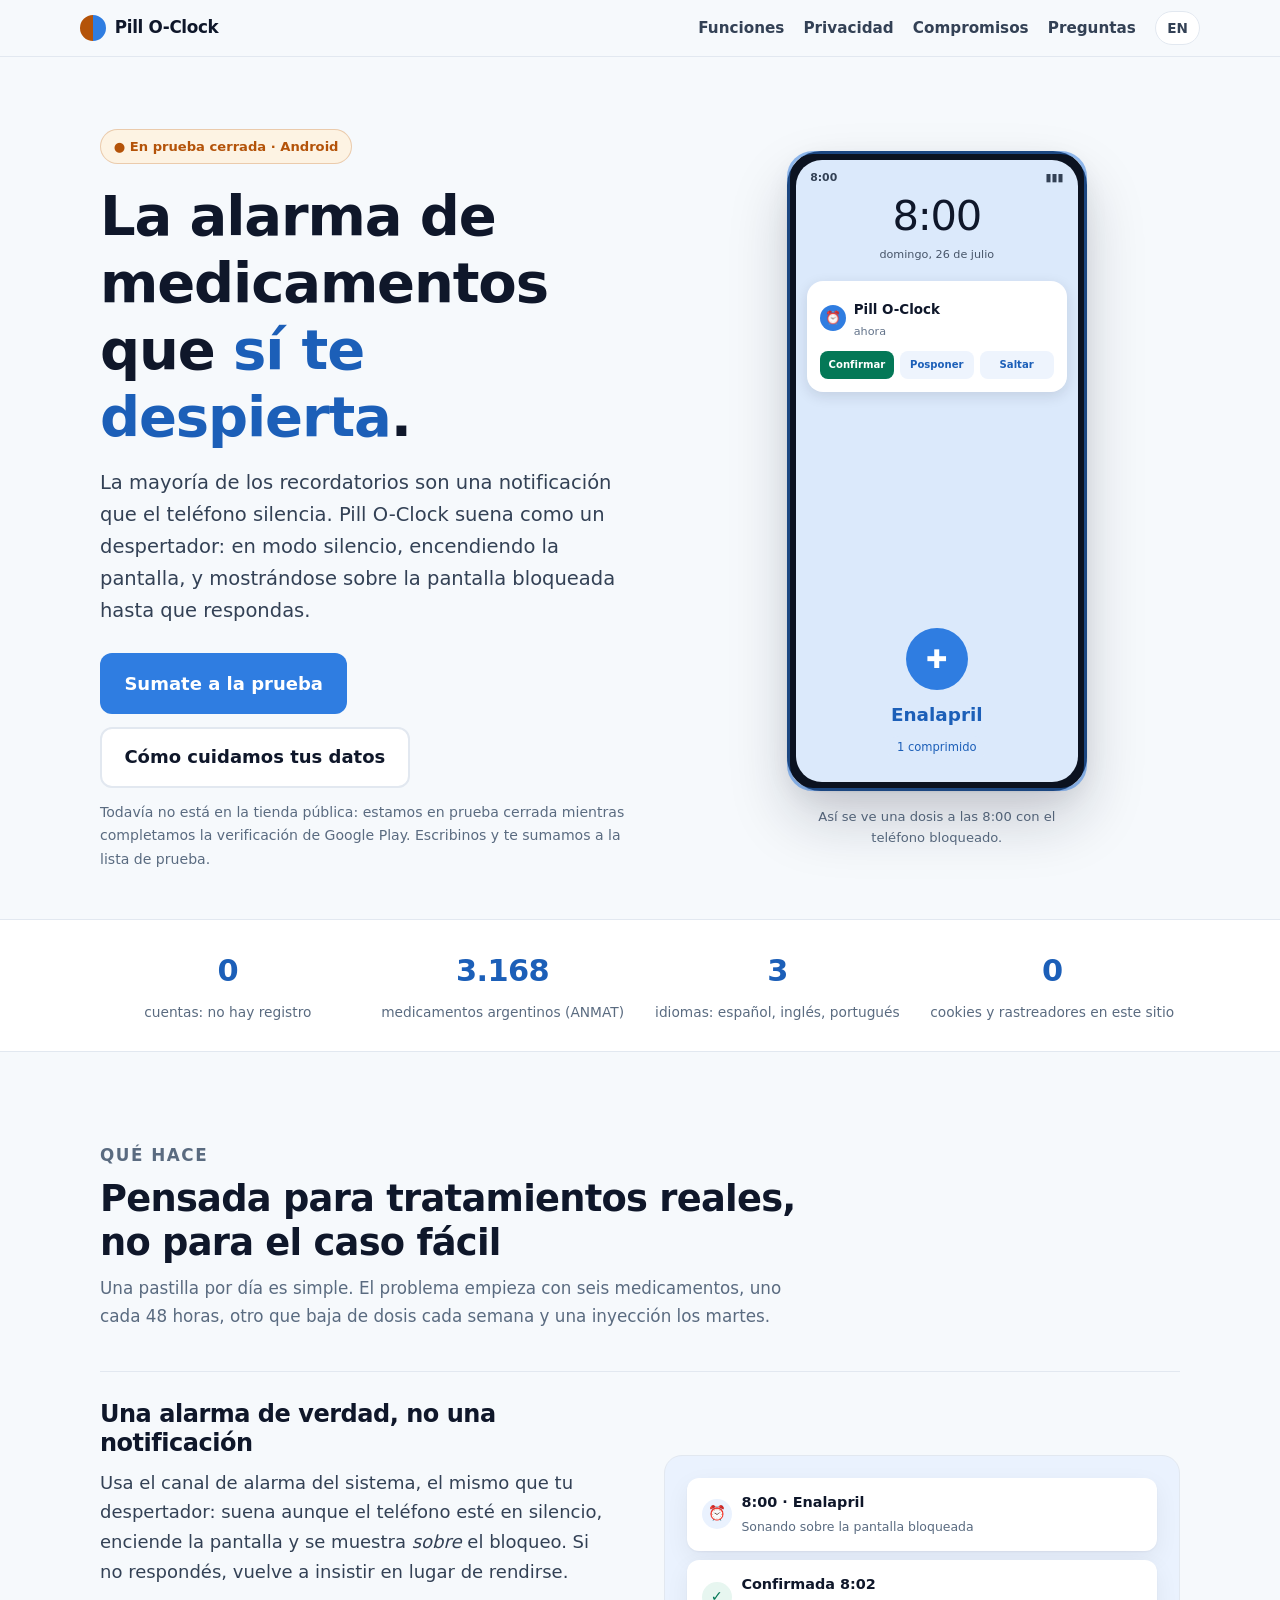
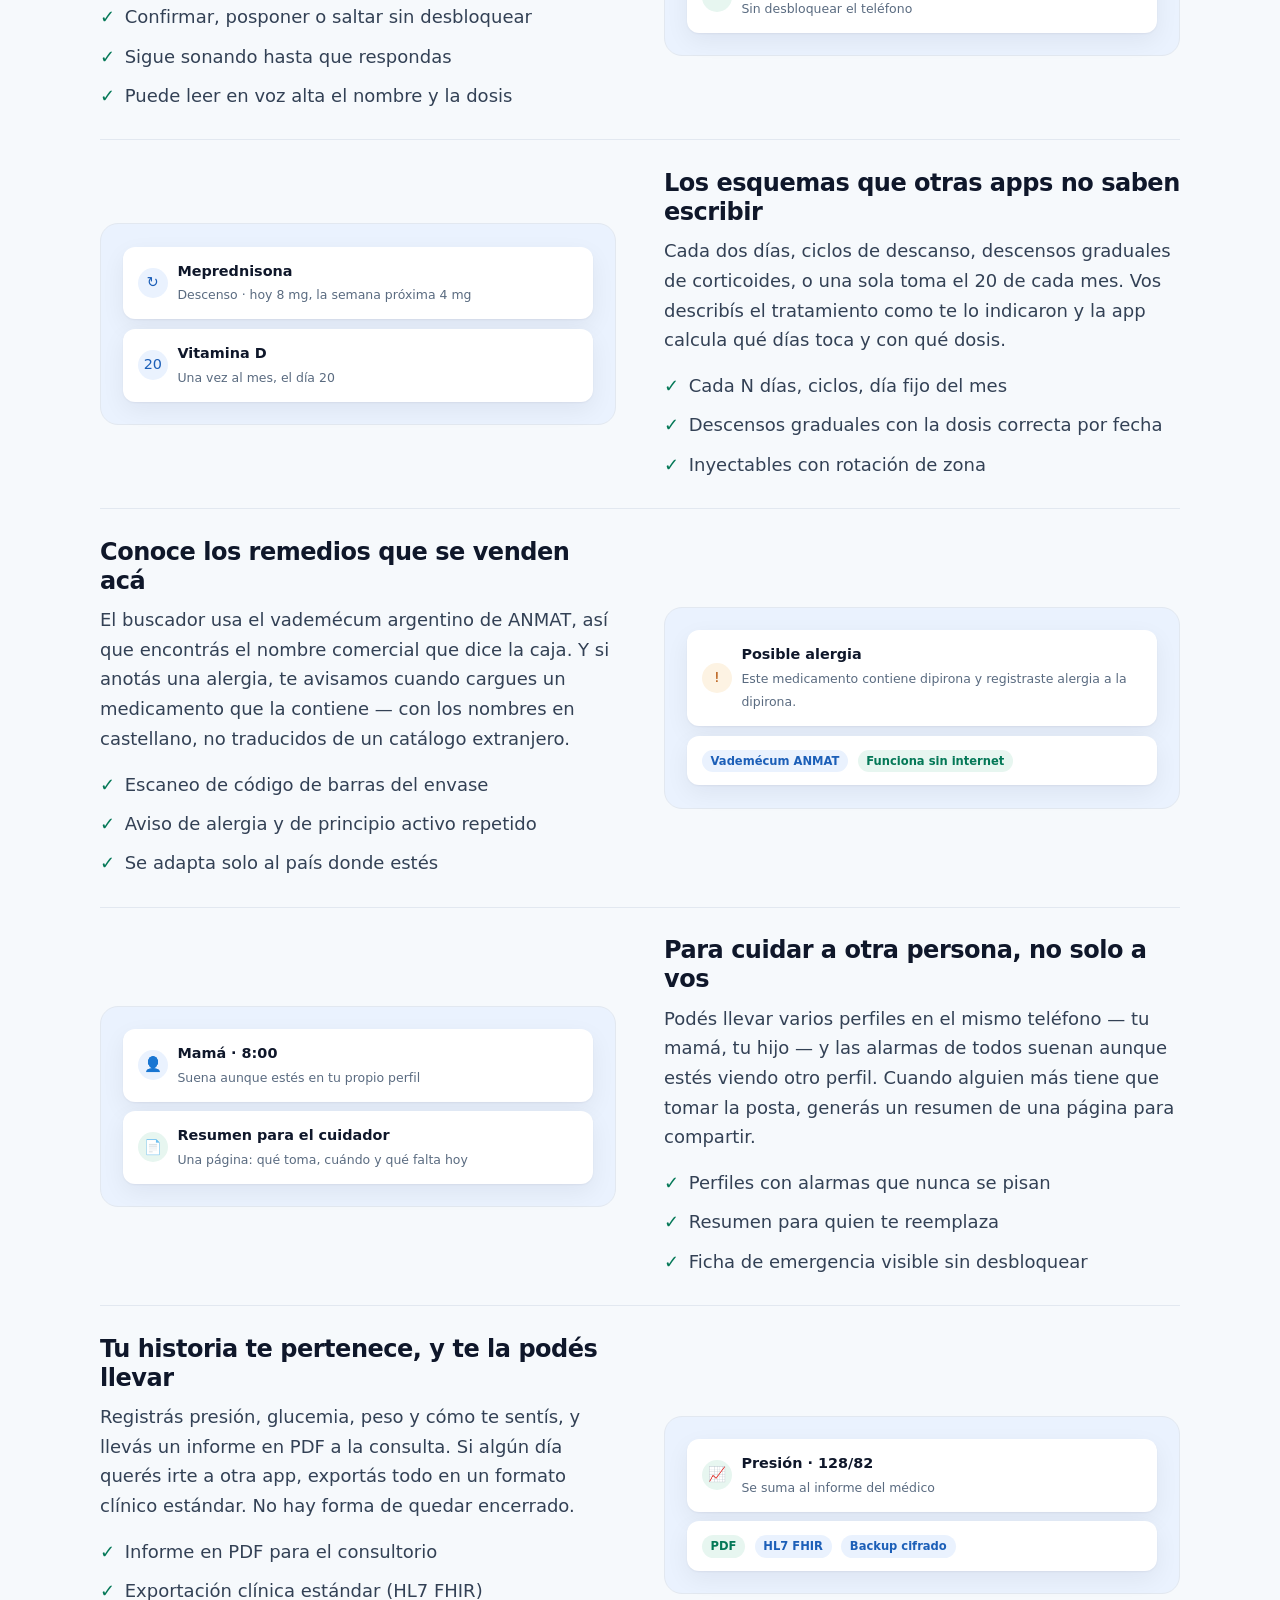
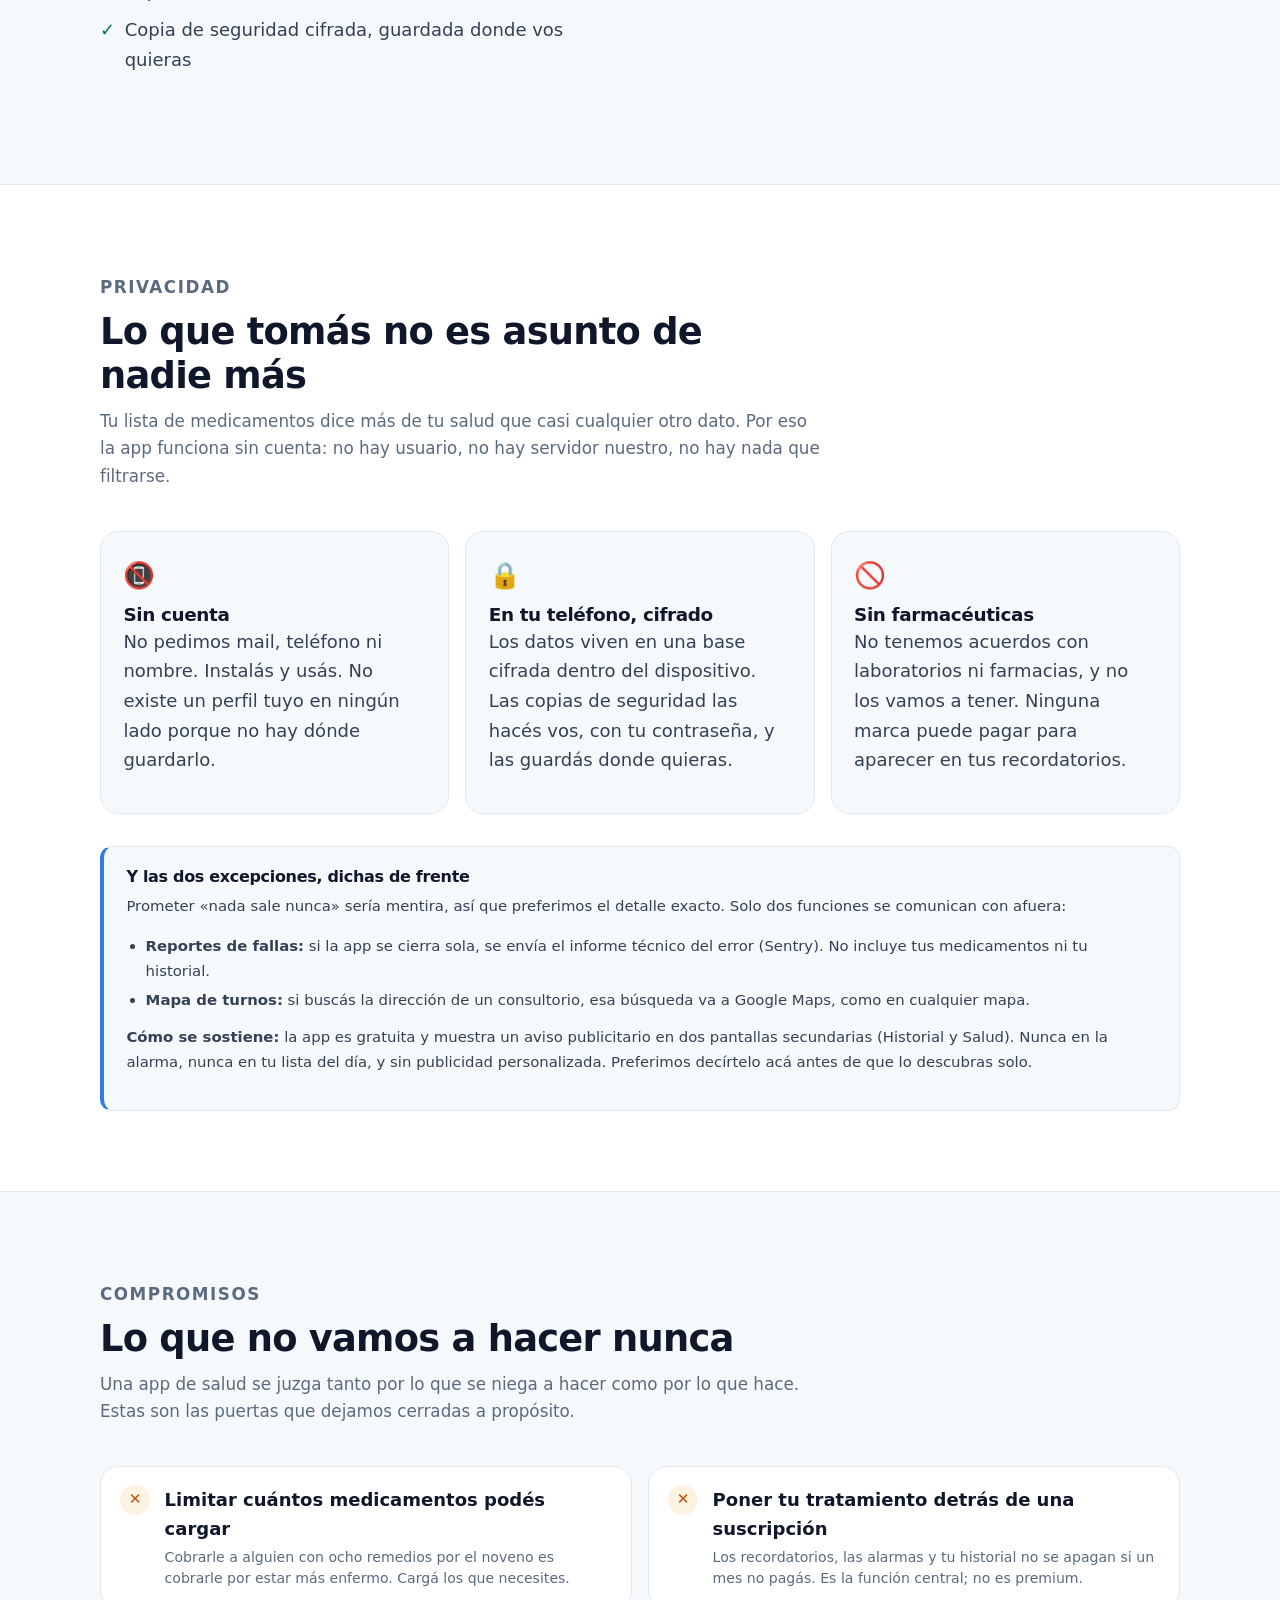
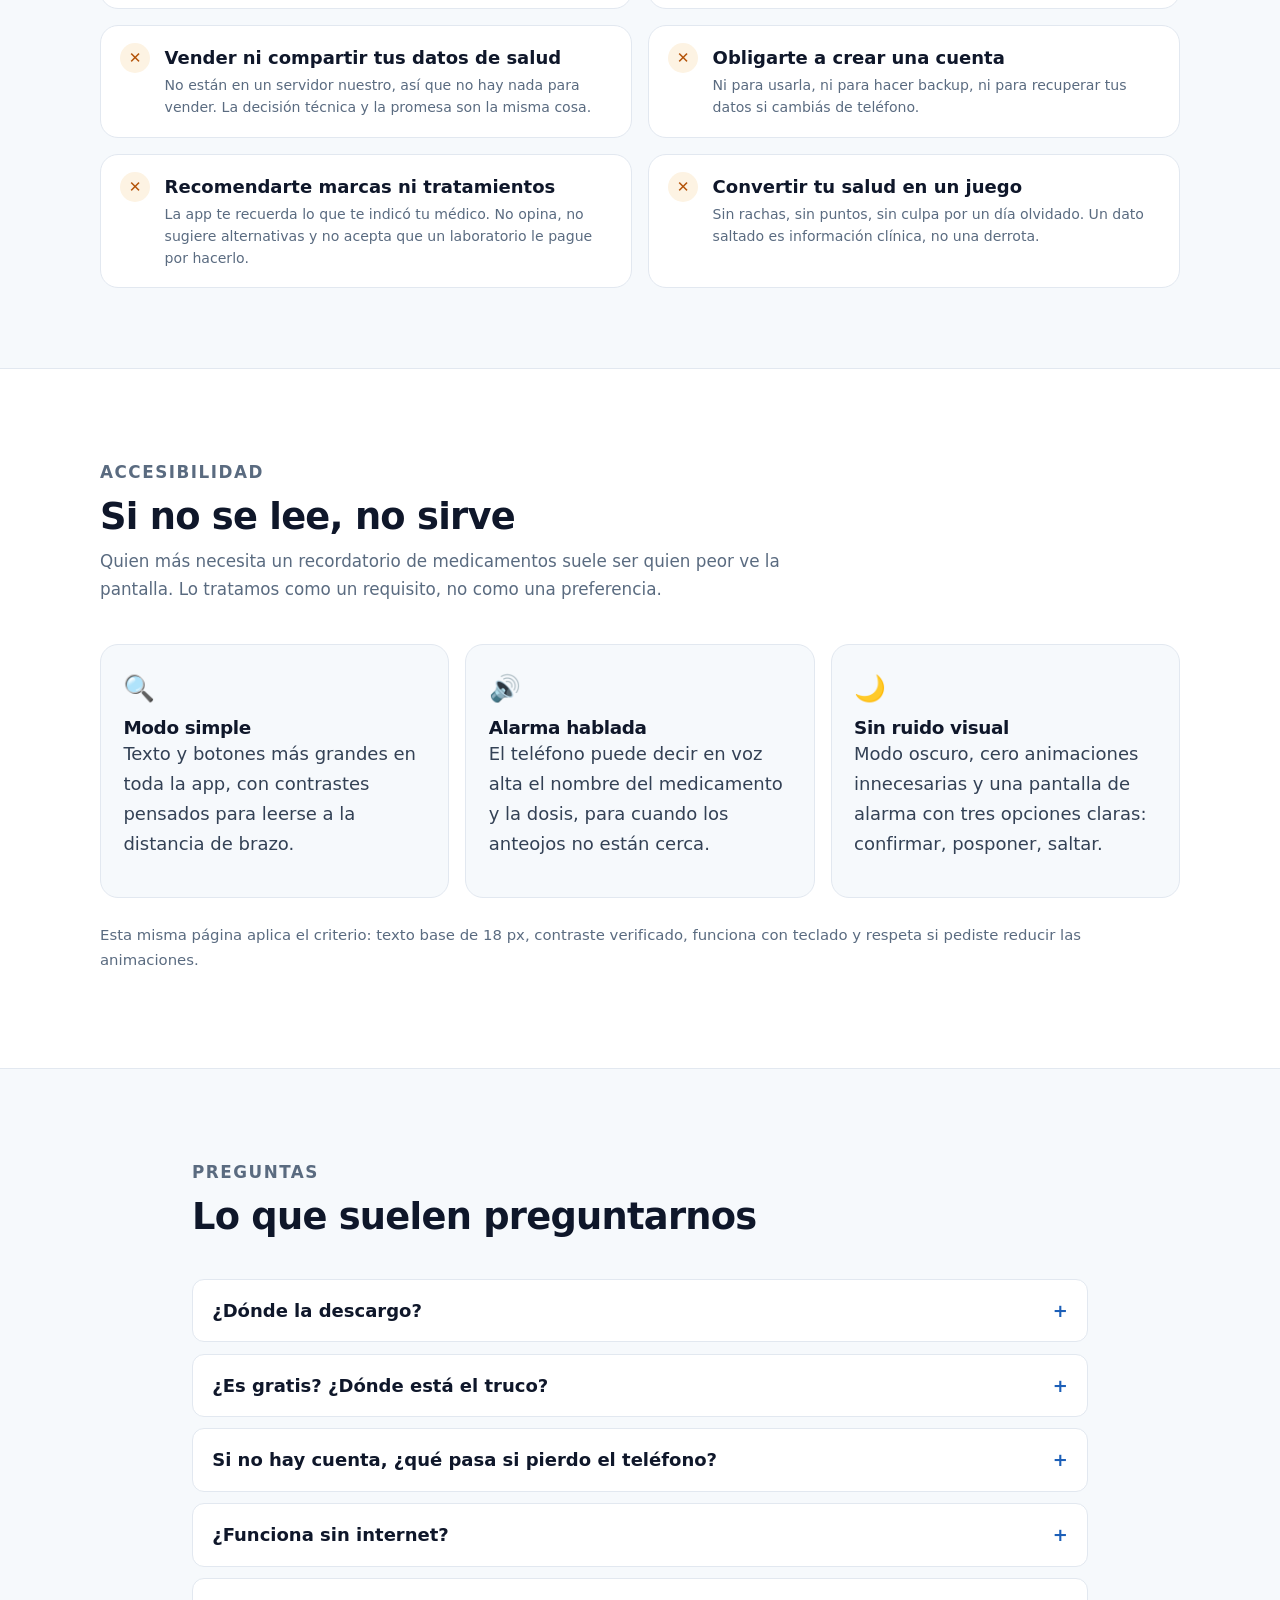
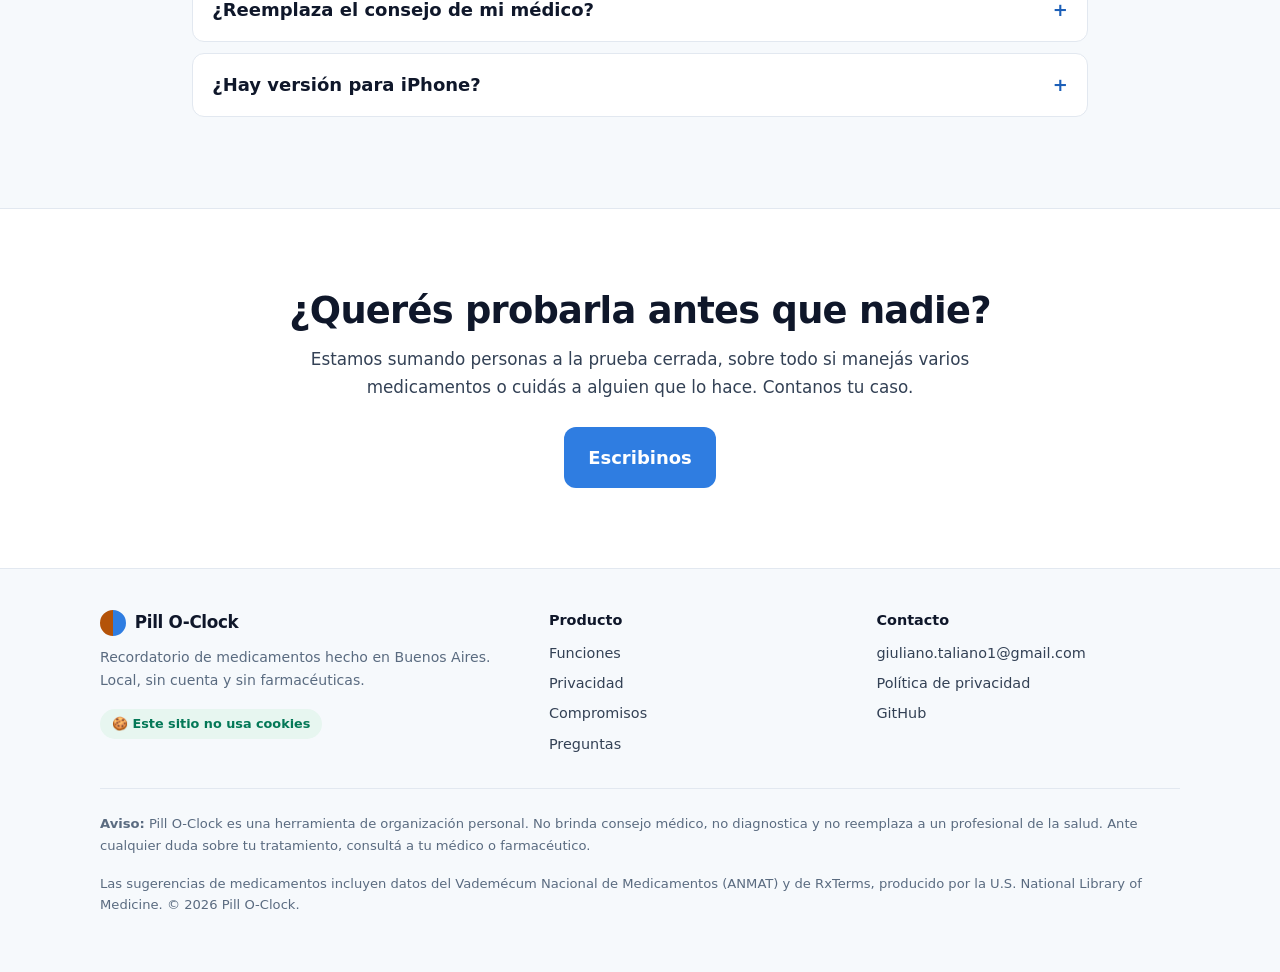
==== pill-o-clock/index.html @ b7b311b9 "feat(web): landing propia para Pill O-Clock Hasta ahora el producto no tenía web: giulianotaliano.gi" ====
<!DOCTYPE html>
<html lang="es">
<head>
<meta charset="UTF-8" />
<meta name="viewport" content="width=device-width, initial-scale=1" />
<title>Pill O-Clock — La alarma de medicamentos que sí te despierta</title>
<meta name="description" content="Recordatorio de medicamentos con alarma real: suena en silencio y se muestra sobre la pantalla bloqueada. Sin cuenta, sin nube, sin farmacéuticas. Catálogo argentino (ANMAT)." />
<meta name="theme-color" content="#4f9cff" />
<!-- Inline SVG favicon: docs/ is the Pages root, so ../assets would resolve
     outside this site. Inlining also keeps the page at zero network requests,
     which is what makes the privacy claim below checkable rather than stated. -->
<link rel="icon" href="data:image/svg+xml,%3Csvg xmlns='http://www.w3.org/2000/svg' viewBox='0 0 32 32'%3E%3Cg transform='rotate(-45 16 16)'%3E%3Crect x='4' y='11' width='24' height='10' rx='5' fill='%232f7de1'/%3E%3Cpath d='M4 16a5 5 0 0 1 5-5h7v10H9a5 5 0 0 1-5-5z' fill='%23f0a63a'/%3E%3C/g%3E%3C/svg%3E" />

<meta property="og:type" content="website" />
<meta property="og:title" content="Pill O-Clock — La alarma de medicamentos que sí te despierta" />
<meta property="og:description" content="Alarma real sobre la pantalla bloqueada. Tus datos no salen del teléfono. Sin cuenta, sin farmacéuticas, sin límite de medicamentos." />
<meta property="og:locale" content="es_AR" />

<script type="application/ld+json">
{
  "@context": "https://schema.org",
  "@type": "SoftwareApplication",
  "name": "Pill O-Clock",
  "applicationCategory": "HealthApplication",
  "operatingSystem": "Android",
  "inLanguage": ["es", "en", "pt-BR"],
  "offers": { "@type": "Offer", "price": "0", "priceCurrency": "USD" },
  "author": { "@type": "Person", "name": "Giuliano Taliano" }
}
</script>

<style>
/* ── Design tokens ───────────────────────────────────────────────────────
   Palette taken from the app itself so the site and the product read as one
   thing. Base font size is deliberately 18px, not 16: the people we build
   for are managing polypharmacy, often over 65. A landing page that claims
   a "senior mode" and then ships 14px grey-on-grey is arguing against
   itself. Every pairing below clears WCAG AA. */
:root {
  --blue: #2f7de1;          /* AA on white; #4f9cff is the app's lighter tint */
  --blue-ink: #1c5fb8;
  --blue-wash: #eaf2fe;
  --emerald: #047857;
  --emerald-wash: #e7f6f0;
  --amber: #b45309;
  --amber-wash: #fdf3e3;
  --ink: #0f172a;
  --body: #334155;
  --muted: #5a6b80;
  --line: #e2e8f0;
  --bg: #f6f9fc;
  --card: #ffffff;
  --shadow: 0 1px 2px rgba(15,23,42,.05), 0 8px 24px rgba(15,23,42,.06);
  --radius: 18px;
  --maxw: 1120px;
}
@media (prefers-color-scheme: dark) {
  :root {
    --blue: #6faaf2; --blue-ink: #a8ccf8; --blue-wash: #16283f;
    --emerald: #4ade9f; --emerald-wash: #10241d;
    --amber: #f0b76a; --amber-wash: #2a1f10;
    --ink: #f1f5f9; --body: #cbd5e1; --muted: #94a3b8;
    --line: #263243; --bg: #0b1220; --card: #131c2b;
    --shadow: 0 1px 2px rgba(0,0,0,.4), 0 8px 24px rgba(0,0,0,.3);
  }
}

*, *::before, *::after { box-sizing: border-box; margin: 0; padding: 0; }
html { scroll-behavior: smooth; }
@media (prefers-reduced-motion: reduce) {
  html { scroll-behavior: auto; }
  *, *::before, *::after { animation-duration: .001ms !important; transition-duration: .001ms !important; }
}
body {
  font-family: ui-sans-serif, system-ui, -apple-system, "Segoe UI", Roboto, "Helvetica Neue", Arial, sans-serif;
  font-size: 18px; line-height: 1.65; color: var(--body); background: var(--bg);
  -webkit-font-smoothing: antialiased;
}
h1,h2,h3 { color: var(--ink); line-height: 1.2; letter-spacing: -.02em; }
h2 { font-size: clamp(1.6rem, 1.1rem + 1.8vw, 2.3rem); font-weight: 800; }
h3 { font-size: 1.15rem; font-weight: 750; }
p { margin: 0 0 1rem; }
a { color: var(--blue-ink); }
:focus-visible { outline: 3px solid var(--blue); outline-offset: 3px; border-radius: 6px; }
.wrap { max-width: var(--maxw); margin: 0 auto; padding: 0 1.25rem; }
.sr { position: absolute; width: 1px; height: 1px; overflow: hidden; clip: rect(0 0 0 0); white-space: nowrap; }
.skip { position: absolute; left: -999px; top: 0; background: var(--blue); color: #fff; padding: .7rem 1rem; z-index: 100; border-radius: 0 0 8px 0; }
.skip:focus { left: 0; }

/* ── Header ─────────────────────────────────────────────────────────── */
header {
  position: sticky; top: 0; z-index: 50; background: color-mix(in srgb, var(--bg) 88%, transparent);
  backdrop-filter: blur(10px); border-bottom: 1px solid var(--line);
}
.nav { display: flex; align-items: center; gap: 1rem; padding: .7rem 0; }
.brand { display: flex; align-items: center; gap: .55rem; font-weight: 800; color: var(--ink); text-decoration: none; font-size: 1.05rem; letter-spacing: -.02em; }
.pill-mark { width: 26px; height: 26px; border-radius: 999px; background: linear-gradient(135deg, var(--amber) 0 50%, var(--blue) 50% 100%); transform: rotate(-45deg); flex: none; }
.nav-links { margin-left: auto; display: flex; gap: 1.2rem; align-items: center; }
.nav-links a { color: var(--body); text-decoration: none; font-size: .95rem; font-weight: 600; }
.nav-links a:hover { color: var(--blue-ink); }
@media (max-width: 780px) { .nav-links a[data-optional] { display: none; } }
.lang { border: 1.5px solid var(--line); background: var(--card); color: var(--body); font: inherit; font-size: .85rem;
        font-weight: 700; padding: .3rem .7rem; border-radius: 999px; cursor: pointer; }
.lang:hover { border-color: var(--blue); color: var(--blue-ink); }

/* ── Hero ───────────────────────────────────────────────────────────── */
.hero { padding: clamp(2.5rem, 6vw, 4.5rem) 0 2rem; }
.hero-grid { display: grid; gap: clamp(2rem, 5vw, 3.5rem); align-items: center; grid-template-columns: 1fr; }
@media (min-width: 900px) { .hero-grid { grid-template-columns: 1.05fr .95fr; } }
.eyebrow { display: inline-flex; align-items: center; gap: .5rem; background: var(--amber-wash); color: var(--amber);
           font-weight: 750; font-size: .82rem; padding: .35rem .8rem; border-radius: 999px; margin-bottom: 1.1rem;
           border: 1px solid color-mix(in srgb, var(--amber) 25%, transparent); }
.hero h1 { font-size: clamp(2.1rem, 1.2rem + 3.6vw, 3.5rem); font-weight: 850; margin-bottom: 1rem; }
.hero h1 em { font-style: normal; color: var(--blue-ink); }
.lede { font-size: clamp(1.05rem, 1rem + .35vw, 1.22rem); color: var(--body); max-width: 34em; }
.cta-row { display: flex; flex-wrap: wrap; gap: .8rem; margin-top: 1.6rem; }
.btn { display: inline-flex; align-items: center; justify-content: center; gap: .5rem; font: inherit; font-weight: 700;
       padding: .85rem 1.4rem; border-radius: 12px; text-decoration: none; border: 2px solid transparent; cursor: pointer; }
.btn-primary { background: var(--blue); color: #fff; }
.btn-primary:hover { background: var(--blue-ink); }
@media (prefers-color-scheme: dark) { .btn-primary { color: #08111f; } }
.btn-ghost { border-color: var(--line); color: var(--ink); background: var(--card); }
.btn-ghost:hover { border-color: var(--blue); color: var(--blue-ink); }
.cta-note { font-size: .88rem; color: var(--muted); margin-top: .85rem; }

/* ── Phone mockup (pure CSS — no image requests, see privacy note) ──── */
.phone-stage { display: flex; justify-content: center; }
.phone {
  width: min(300px, 82vw); aspect-ratio: 9 / 19.2; background: #0b1220; border-radius: 34px;
  padding: 9px; box-shadow: var(--shadow), 0 30px 60px rgba(15,23,42,.18); position: relative; flex: none;
}
.screen { width: 100%; height: 100%; border-radius: 26px; overflow: hidden; background: #dbe9fb;
          display: flex; flex-direction: column; color: #0f172a; position: relative; }
.screen .statusbar { display: flex; justify-content: space-between; font-size: .68rem; font-weight: 700;
                     padding: .55rem .9rem .2rem; color: #334155; }
.lock-time { text-align: center; padding: .3rem 0 .1rem; }
.lock-time strong { display: block; font-size: 2.6rem; font-weight: 300; letter-spacing: -.03em; color: #0f172a; line-height: 1; }
.lock-time span { font-size: .7rem; color: #475569; }
.alarm-card { margin: .8rem .7rem 0; background: #fff; border-radius: 16px; padding: .8rem; box-shadow: 0 4px 14px rgba(15,23,42,.12); }
.alarm-card .row { display: flex; align-items: center; gap: .5rem; }
.alarm-dot { width: 26px; height: 26px; border-radius: 999px; background: #2f7de1; flex: none;
             display: grid; place-items: center; color: #fff; font-size: .8rem; }
.alarm-card b { font-size: .84rem; }
.alarm-card small { display: block; color: #64748b; font-size: .7rem; }
.alarm-actions { display: flex; gap: .35rem; margin-top: .6rem; }
.alarm-actions i { flex: 1; font-style: normal; text-align: center; font-size: .63rem; font-weight: 700;
                   padding: .35rem .2rem; border-radius: 8px; background: #eef4fd; color: #1c5fb8; }
.alarm-actions i.go { background: #047857; color: #fff; }
.big-med { margin-top: auto; padding: 1rem .9rem 1.4rem; text-align: center; }
.big-med .ico { width: 62px; height: 62px; border-radius: 999px; background: #2f7de1; margin: 0 auto .6rem;
                display: grid; place-items: center; color: #fff; font-size: 1.6rem; }
.big-med strong { display: block; font-size: 1.15rem; color: #1c5fb8; }
.big-med .dose { display: inline-block; margin-top: .3rem; font-size: .72rem; background: #dbe9fb; color: #1c5fb8;
                 padding: .15rem .6rem; border-radius: 999px; }
.ring { position: absolute; inset: 0; border-radius: 26px; border: 3px solid rgba(47,125,225,.5); animation: pulse 2.6s ease-out infinite; pointer-events: none; }
@keyframes pulse { 0%,100% { opacity: .25; } 50% { opacity: .9; } }
.phone-caption { text-align: center; font-size: .82rem; color: var(--muted); margin-top: .9rem; max-width: 30ch; margin-inline: auto; }

/* ── Proof strip ────────────────────────────────────────────────────── */
.proof { border-block: 1px solid var(--line); background: var(--card); padding: 1.6rem 0; }
.proof-grid { display: grid; grid-template-columns: repeat(2, 1fr); gap: 1.2rem; text-align: center; }
@media (min-width: 760px) { .proof-grid { grid-template-columns: repeat(4, 1fr); } }
.proof-grid b { display: block; font-size: clamp(1.4rem, 1.1rem + 1vw, 1.9rem); color: var(--blue-ink); font-weight: 800; letter-spacing: -.02em; }
.proof-grid span { font-size: .86rem; color: var(--muted); }

/* ── Sections ───────────────────────────────────────────────────────── */
section { padding: clamp(3rem, 7vw, 5rem) 0; }
.section-head { max-width: 40em; margin-bottom: 2.5rem; }
.section-head p { font-size: 1.05rem; color: var(--muted); margin-top: .6rem; }
.kicker { text-transform: uppercase; letter-spacing: .09em; font-size: .78rem; font-weight: 800; color: var(--blue-ink); margin-bottom: .5rem; }

.feature { display: grid; gap: 1.6rem; align-items: center; padding: 1.8rem 0; grid-template-columns: 1fr; border-top: 1px solid var(--line); }
.feature:first-of-type { border-top: 0; }
@media (min-width: 860px) { .feature { grid-template-columns: 1fr 1fr; gap: 3rem; } .feature.flip .feature-art { order: -1; } }
.feature h3 { font-size: clamp(1.2rem, 1.05rem + .6vw, 1.5rem); margin-bottom: .6rem; }
.feature-art { background: var(--blue-wash); border: 1px solid var(--line); border-radius: var(--radius); padding: 1.4rem; }

/* Miniature UI used inside feature art — again, CSS only. */
.mini { background: var(--card); border-radius: 12px; padding: .8rem .9rem; box-shadow: var(--shadow); font-size: .88rem; }
.mini + .mini { margin-top: .6rem; }
.mini-row { display: flex; align-items: center; gap: .6rem; }
.mini-dot { width: 30px; height: 30px; border-radius: 999px; flex: none; display: grid; place-items: center; font-size: .9rem; }
.mini b { display: block; font-size: .9rem; color: var(--ink); }
.mini small { color: var(--muted); font-size: .78rem; }
.tag { display: inline-block; font-size: .72rem; font-weight: 700; padding: .12rem .55rem; border-radius: 999px; }
.tag-ok { background: var(--emerald-wash); color: var(--emerald); }
.tag-warn { background: var(--amber-wash); color: var(--amber); }
.tag-info { background: var(--blue-wash); color: var(--blue-ink); }

ul.checks { list-style: none; display: grid; gap: .6rem; margin: 1rem 0 0; }
ul.checks li { display: flex; gap: .6rem; align-items: flex-start; }
ul.checks li::before { content: "✓"; color: var(--emerald); font-weight: 800; flex: none; }

/* ── Privacy block ──────────────────────────────────────────────────── */
.privacy { background: var(--card); border-block: 1px solid var(--line); }
.pcards { display: grid; gap: 1rem; grid-template-columns: 1fr; margin-top: 2rem; }
@media (min-width: 820px) { .pcards { grid-template-columns: repeat(3, 1fr); } }
.pcard { border: 1px solid var(--line); border-radius: var(--radius); padding: 1.4rem; background: var(--bg); }
.pcard .ic { font-size: 1.6rem; display: block; margin-bottom: .5rem; }
.disclosure { margin-top: 2rem; border: 1px solid var(--line); border-left: 4px solid var(--blue); border-radius: 12px;
              padding: 1.2rem 1.4rem; background: var(--bg); }
.disclosure h3 { font-size: 1rem; margin-bottom: .5rem; }
.disclosure p, .disclosure li { font-size: .93rem; }
.disclosure ul { margin: .5rem 0 0 1.2rem; }
.disclosure li { margin-bottom: .3rem; }

/* ── Promises (anti-features) ───────────────────────────────────────── */
.promises { display: grid; gap: 1rem; grid-template-columns: 1fr; margin-top: 2rem; }
@media (min-width: 720px) { .promises { grid-template-columns: repeat(2, 1fr); } }
.promise { display: flex; gap: .9rem; align-items: flex-start; border: 1px solid var(--line); border-radius: var(--radius);
           padding: 1.1rem 1.2rem; background: var(--card); }
.promise .no { width: 30px; height: 30px; border-radius: 999px; background: var(--amber-wash); color: var(--amber);
               display: grid; place-items: center; font-weight: 800; flex: none; font-size: .95rem; }
.promise b { display: block; color: var(--ink); margin-bottom: .15rem; }
.promise small { font-size: .88rem; color: var(--muted); line-height: 1.55; display: block; }

/* ── FAQ ────────────────────────────────────────────────────────────── */
details { border: 1px solid var(--line); border-radius: 12px; background: var(--card); margin-bottom: .7rem; }
summary { cursor: pointer; font-weight: 700; color: var(--ink); padding: 1rem 1.2rem; list-style: none; display: flex; justify-content: space-between; gap: 1rem; }
summary::-webkit-details-marker { display: none; }
summary::after { content: "+"; color: var(--blue-ink); font-weight: 800; flex: none; }
details[open] summary::after { content: "−"; }
details > div { padding: 0 1.2rem 1.1rem; font-size: .95rem; }

/* ── CTA + footer ───────────────────────────────────────────────────── */
.final { background: var(--card); border-top: 1px solid var(--line); text-align: center; }
.final .wrap { max-width: 46em; }
footer { border-top: 1px solid var(--line); padding: 2.5rem 0; font-size: .9rem; color: var(--muted); }
.foot-grid { display: grid; gap: 1.5rem; grid-template-columns: 1fr; }
@media (min-width: 720px) { .foot-grid { grid-template-columns: 1.4fr 1fr 1fr; } }
footer a { color: var(--body); text-decoration: none; }
footer a:hover { color: var(--blue-ink); text-decoration: underline; }
footer h4 { color: var(--ink); font-size: .9rem; margin-bottom: .6rem; }
footer ul { list-style: none; display: grid; gap: .4rem; }
.legal { margin-top: 2rem; padding-top: 1.5rem; border-top: 1px solid var(--line); font-size: .82rem; }
.nocookie { display: inline-flex; align-items: center; gap: .45rem; background: var(--emerald-wash); color: var(--emerald);
            font-size: .8rem; font-weight: 700; padding: .3rem .75rem; border-radius: 999px; }
</style>
</head>
<body>
<a class="skip" href="#main">Saltar al contenido</a>

<header>
  <nav class="wrap nav" aria-label="Principal">
    <a class="brand" href="#top"><span class="pill-mark" aria-hidden="true"></span> Pill O-Clock</a>
    <div class="nav-links">
      <a href="#funciones" data-i18n="nav1">Funciones</a>
      <a href="#privacidad" data-i18n="nav2">Privacidad</a>
      <a href="#compromisos" data-optional data-i18n="nav3">Compromisos</a>
      <a href="#faq" data-optional data-i18n="nav4">Preguntas</a>
      <button class="lang" id="langBtn" type="button" aria-label="Switch to English">EN</button>
    </div>
  </nav>
</header>

<main id="main">
<div id="top"></div>

<!-- ── HERO ─────────────────────────────────────────────────────────── -->
<div class="hero">
  <div class="wrap hero-grid">
    <div>
      <span class="eyebrow" data-i18n="heroBadge">● En prueba cerrada · Android</span>
      <h1 data-i18n-html="heroTitle">La alarma de medicamentos que <em>sí te despierta</em>.</h1>
      <p class="lede" data-i18n="heroLede">
        La mayoría de los recordatorios son una notificación que el teléfono silencia. Pill O-Clock suena
        como un despertador: en modo silencio, encendiendo la pantalla, y mostrándose sobre la pantalla
        bloqueada hasta que respondas.
      </p>
      <div class="cta-row">
        <a class="btn btn-primary" href="mailto:giuliano.taliano1@gmail.com?subject=Quiero%20probar%20Pill%20O-Clock" data-i18n="ctaMain">Sumate a la prueba</a>
        <a class="btn btn-ghost" href="#privacidad" data-i18n="ctaAlt">Cómo cuidamos tus datos</a>
      </div>
      <p class="cta-note" data-i18n="ctaNote">
        Todavía no está en la tienda pública: estamos en prueba cerrada mientras completamos la
        verificación de Google Play. Escribinos y te sumamos a la lista de prueba.
      </p>
    </div>

    <div class="phone-stage">
      <div>
        <div class="phone" role="img" aria-label="Pantalla de un teléfono bloqueado a las 8:00 mostrando la alarma de Pill O-Clock sobre el bloqueo, con las opciones Confirmar, Posponer y Saltar.">
          <div class="screen">
            <div class="statusbar"><span>8:00</span><span>▮▮▮</span></div>
            <div class="lock-time"><strong>8:00</strong><span data-i18n="mockDate">domingo, 26 de julio</span></div>
            <div class="alarm-card">
              <div class="row">
                <span class="alarm-dot" aria-hidden="true">⏰</span>
                <span><b>Pill O-Clock</b><small data-i18n="mockNow">ahora</small></span>
              </div>
              <div class="alarm-actions">
                <i class="go" data-i18n="mockOk">Confirmar</i><i data-i18n="mockSnooze">Posponer</i><i data-i18n="mockSkip">Saltar</i>
              </div>
            </div>
            <div class="big-med">
              <span class="ico" aria-hidden="true">✚</span>
              <strong>Enalapril</strong>
              <span class="dose" data-i18n="mockDose">1 comprimido</span>
            </div>
          </div>
          <span class="ring" aria-hidden="true"></span>
        </div>
        <p class="phone-caption" data-i18n="mockCaption">Así se ve una dosis a las 8:00 con el teléfono bloqueado.</p>
      </div>
    </div>
  </div>
</div>

<!-- ── PROOF ────────────────────────────────────────────────────────── -->
<div class="proof">
  <div class="wrap proof-grid">
    <div><b>0</b><span data-i18n="p1">cuentas: no hay registro</span></div>
    <div><b data-i18n="p2n">3.168</b><span data-i18n="p2">medicamentos argentinos (ANMAT)</span></div>
    <div><b>3</b><span data-i18n="p3">idiomas: español, inglés, portugués</span></div>
    <div><b>0</b><span data-i18n="p4">cookies y rastreadores en este sitio</span></div>
  </div>
</div>

<!-- ── FEATURES ─────────────────────────────────────────────────────── -->
<section id="funciones">
  <div class="wrap">
    <div class="section-head">
      <p class="kicker" data-i18n="k1">Qué hace</p>
      <h2 data-i18n="f0t">Pensada para tratamientos reales, no para el caso fácil</h2>
      <p data-i18n="f0p">Una pastilla por día es simple. El problema empieza con seis medicamentos, uno cada
        48 horas, otro que baja de dosis cada semana y una inyección los martes.</p>
    </div>

    <div class="feature">
      <div>
        <h3 data-i18n="f1t">Una alarma de verdad, no una notificación</h3>
        <p data-i18n="f1p">Usa el canal de alarma del sistema, el mismo que tu despertador: suena aunque el
          teléfono esté en silencio, enciende la pantalla y se muestra <em>sobre</em> el bloqueo. Si no
          respondés, vuelve a insistir en lugar de rendirse.</p>
        <ul class="checks">
          <li data-i18n="f1a">Confirmar, posponer o saltar sin desbloquear</li>
          <li data-i18n="f1b">Sigue sonando hasta que respondas</li>
          <li data-i18n="f1c">Puede leer en voz alta el nombre y la dosis</li>
        </ul>
      </div>
      <div class="feature-art">
        <div class="mini"><div class="mini-row"><span class="mini-dot" style="background:var(--blue-wash);color:var(--blue-ink)">⏰</span>
          <span><b>8:00 · Enalapril</b><small data-i18n="f1m1">Sonando sobre la pantalla bloqueada</small></span></div></div>
        <div class="mini"><div class="mini-row"><span class="mini-dot" style="background:var(--emerald-wash);color:var(--emerald)">✓</span>
          <span><b data-i18n="f1m2">Confirmada 8:02</b><small data-i18n="f1m3">Sin desbloquear el teléfono</small></span></div></div>
      </div>
    </div>

    <div class="feature flip">
      <div>
        <h3 data-i18n="f2t">Los esquemas que otras apps no saben escribir</h3>
        <p data-i18n="f2p">Cada dos días, ciclos de descanso, descensos graduales de corticoides, o una sola
          toma el 20 de cada mes. Vos describís el tratamiento como te lo indicaron y la app calcula qué
          días toca y con qué dosis.</p>
        <ul class="checks">
          <li data-i18n="f2a">Cada N días, ciclos, día fijo del mes</li>
          <li data-i18n="f2b">Descensos graduales con la dosis correcta por fecha</li>
          <li data-i18n="f2c">Inyectables con rotación de zona</li>
        </ul>
      </div>
      <div class="feature-art">
        <div class="mini"><div class="mini-row"><span class="mini-dot" style="background:var(--blue-wash);color:var(--blue-ink)">↻</span>
          <span><b data-i18n="f2m1">Meprednisona</b><small data-i18n="f2m2">Descenso · hoy 8 mg, la semana próxima 4 mg</small></span></div></div>
        <div class="mini"><div class="mini-row"><span class="mini-dot" style="background:var(--blue-wash);color:var(--blue-ink)">20</span>
          <span><b data-i18n="f2m3">Vitamina D</b><small data-i18n="f2m4">Una vez al mes, el día 20</small></span></div></div>
      </div>
    </div>

    <div class="feature">
      <div>
        <h3 data-i18n="f3t">Conoce los remedios que se venden acá</h3>
        <p data-i18n="f3p">El buscador usa el vademécum argentino de ANMAT, así que encontrás el nombre
          comercial que dice la caja. Y si anotás una alergia, te avisamos cuando cargues un medicamento
          que la contiene — con los nombres en castellano, no traducidos de un catálogo extranjero.</p>
        <ul class="checks">
          <li data-i18n="f3a">Escaneo de código de barras del envase</li>
          <li data-i18n="f3b">Aviso de alergia y de principio activo repetido</li>
          <li data-i18n="f3c">Se adapta solo al país donde estés</li>
        </ul>
      </div>
      <div class="feature-art">
        <div class="mini"><div class="mini-row"><span class="mini-dot" style="background:var(--amber-wash);color:var(--amber)">!</span>
          <span><b data-i18n="f3m1">Posible alergia</b><small data-i18n="f3m2">Este medicamento contiene dipirona y registraste alergia a la dipirona.</small></span></div></div>
        <div class="mini"><span class="tag tag-info" data-i18n="f3m3">Vademécum ANMAT</span>
          <span class="tag tag-ok" style="margin-left:.3rem" data-i18n="f3m4">Funciona sin internet</span></div>
      </div>
    </div>

    <div class="feature flip">
      <div>
        <h3 data-i18n="f4t">Para cuidar a otra persona, no solo a vos</h3>
        <p data-i18n="f4p">Podés llevar varios perfiles en el mismo teléfono — tu mamá, tu hijo — y las
          alarmas de todos suenan aunque estés viendo otro perfil. Cuando alguien más tiene que tomar la
          posta, generás un resumen de una página para compartir.</p>
        <ul class="checks">
          <li data-i18n="f4a">Perfiles con alarmas que nunca se pisan</li>
          <li data-i18n="f4b">Resumen para quien te reemplaza</li>
          <li data-i18n="f4c">Ficha de emergencia visible sin desbloquear</li>
        </ul>
      </div>
      <div class="feature-art">
        <div class="mini"><div class="mini-row"><span class="mini-dot" style="background:var(--blue-wash);color:var(--blue-ink)">👤</span>
          <span><b data-i18n="f4m1">Mamá · 8:00</b><small data-i18n="f4m2">Suena aunque estés en tu propio perfil</small></span></div></div>
        <div class="mini"><div class="mini-row"><span class="mini-dot" style="background:var(--emerald-wash);color:var(--emerald)">📄</span>
          <span><b data-i18n="f4m3">Resumen para el cuidador</b><small data-i18n="f4m4">Una página: qué toma, cuándo y qué falta hoy</small></span></div></div>
      </div>
    </div>

    <div class="feature">
      <div>
        <h3 data-i18n="f5t">Tu historia te pertenece, y te la podés llevar</h3>
        <p data-i18n="f5p">Registrás presión, glucemia, peso y cómo te sentís, y llevás un informe en PDF a
          la consulta. Si algún día querés irte a otra app, exportás todo en un formato clínico estándar.
          No hay forma de quedar encerrado.</p>
        <ul class="checks">
          <li data-i18n="f5a">Informe en PDF para el consultorio</li>
          <li data-i18n="f5b">Exportación clínica estándar (HL7 FHIR)</li>
          <li data-i18n="f5c">Copia de seguridad cifrada, guardada donde vos quieras</li>
        </ul>
      </div>
      <div class="feature-art">
        <div class="mini"><div class="mini-row"><span class="mini-dot" style="background:var(--emerald-wash);color:var(--emerald)">📈</span>
          <span><b data-i18n="f5m1">Presión · 128/82</b><small data-i18n="f5m2">Se suma al informe del médico</small></span></div></div>
        <div class="mini"><span class="tag tag-ok">PDF</span>
          <span class="tag tag-info" style="margin-left:.3rem">HL7 FHIR</span>
          <span class="tag tag-info" style="margin-left:.3rem" data-i18n="f5m3">Backup cifrado</span></div>
      </div>
    </div>
  </div>
</section>

<!-- ── PRIVACY ──────────────────────────────────────────────────────── -->
<section id="privacidad" class="privacy">
  <div class="wrap">
    <div class="section-head">
      <p class="kicker" data-i18n="k2">Privacidad</p>
      <h2 data-i18n="pv0t">Lo que tomás no es asunto de nadie más</h2>
      <p data-i18n="pv0p">Tu lista de medicamentos dice más de tu salud que casi cualquier otro dato. Por eso
        la app funciona sin cuenta: no hay usuario, no hay servidor nuestro, no hay nada que filtrarse.</p>
    </div>

    <div class="pcards">
      <div class="pcard">
        <span class="ic" aria-hidden="true">📵</span>
        <h3 data-i18n="pv1t">Sin cuenta</h3>
        <p data-i18n="pv1p">No pedimos mail, teléfono ni nombre. Instalás y usás. No existe un perfil tuyo
          en ningún lado porque no hay dónde guardarlo.</p>
      </div>
      <div class="pcard">
        <span class="ic" aria-hidden="true">🔒</span>
        <h3 data-i18n="pv2t">En tu teléfono, cifrado</h3>
        <p data-i18n="pv2p">Los datos viven en una base cifrada dentro del dispositivo. Las copias de
          seguridad las hacés vos, con tu contraseña, y las guardás donde quieras.</p>
      </div>
      <div class="pcard">
        <span class="ic" aria-hidden="true">🚫</span>
        <h3 data-i18n="pv3t">Sin farmacéuticas</h3>
        <p data-i18n="pv3p">No tenemos acuerdos con laboratorios ni farmacias, y no los vamos a tener.
          Ninguna marca puede pagar para aparecer en tus recordatorios.</p>
      </div>
    </div>

    <div class="disclosure">
      <h3 data-i18n="dsc1">Y las dos excepciones, dichas de frente</h3>
      <p data-i18n="dsc2">Prometer «nada sale nunca» sería mentira, así que preferimos el detalle exacto.
        Solo dos funciones se comunican con afuera:</p>
      <ul>
        <li data-i18n="dsc3"><strong>Reportes de fallas:</strong> si la app se cierra sola, se envía el
          informe técnico del error (Sentry). No incluye tus medicamentos ni tu historial.</li>
        <li data-i18n="dsc4"><strong>Mapa de turnos:</strong> si buscás la dirección de un consultorio, esa
          búsqueda va a Google Maps, como en cualquier mapa.</li>
      </ul>
      <p style="margin-top:.8rem" data-i18n="dsc5"><strong>Cómo se sostiene:</strong> la app es gratuita y
        muestra un aviso publicitario en dos pantallas secundarias (Historial y Salud). Nunca en la alarma,
        nunca en tu lista del día, y sin publicidad personalizada. Preferimos decírtelo acá antes de que lo
        descubras solo.</p>
    </div>
  </div>
</section>

<!-- ── PROMISES ─────────────────────────────────────────────────────── -->
<section id="compromisos">
  <div class="wrap">
    <div class="section-head">
      <p class="kicker" data-i18n="k3">Compromisos</p>
      <h2 data-i18n="pr0t">Lo que no vamos a hacer nunca</h2>
      <p data-i18n="pr0p">Una app de salud se juzga tanto por lo que se niega a hacer como por lo que hace.
        Estas son las puertas que dejamos cerradas a propósito.</p>
    </div>
    <div class="promises">
      <div class="promise"><span class="no" aria-hidden="true">✕</span><div>
        <b data-i18n="pr1t">Limitar cuántos medicamentos podés cargar</b>
        <small data-i18n="pr1p">Cobrarle a alguien con ocho remedios por el noveno es cobrarle por estar más
          enfermo. Cargá los que necesites.</small></div></div>
      <div class="promise"><span class="no" aria-hidden="true">✕</span><div>
        <b data-i18n="pr2t">Poner tu tratamiento detrás de una suscripción</b>
        <small data-i18n="pr2p">Los recordatorios, las alarmas y tu historial no se apagan si un mes no pagás.
          Es la función central; no es premium.</small></div></div>
      <div class="promise"><span class="no" aria-hidden="true">✕</span><div>
        <b data-i18n="pr3t">Vender ni compartir tus datos de salud</b>
        <small data-i18n="pr3p">No están en un servidor nuestro, así que no hay nada para vender. La decisión
          técnica y la promesa son la misma cosa.</small></div></div>
      <div class="promise"><span class="no" aria-hidden="true">✕</span><div>
        <b data-i18n="pr4t">Obligarte a crear una cuenta</b>
        <small data-i18n="pr4p">Ni para usarla, ni para hacer backup, ni para recuperar tus datos si cambiás
          de teléfono.</small></div></div>
      <div class="promise"><span class="no" aria-hidden="true">✕</span><div>
        <b data-i18n="pr5t">Recomendarte marcas ni tratamientos</b>
        <small data-i18n="pr5p">La app te recuerda lo que te indicó tu médico. No opina, no sugiere
          alternativas y no acepta que un laboratorio le pague por hacerlo.</small></div></div>
      <div class="promise"><span class="no" aria-hidden="true">✕</span><div>
        <b data-i18n="pr6t">Convertir tu salud en un juego</b>
        <small data-i18n="pr6p">Sin rachas, sin puntos, sin culpa por un día olvidado. Un dato saltado es
          información clínica, no una derrota.</small></div></div>
    </div>
  </div>
</section>

<!-- ── ACCESSIBILITY ────────────────────────────────────────────────── -->
<section class="privacy" id="accesibilidad">
  <div class="wrap">
    <div class="section-head">
      <p class="kicker" data-i18n="k4">Accesibilidad</p>
      <h2 data-i18n="ac0t">Si no se lee, no sirve</h2>
      <p data-i18n="ac0p">Quien más necesita un recordatorio de medicamentos suele ser quien peor ve la
        pantalla. Lo tratamos como un requisito, no como una preferencia.</p>
    </div>
    <div class="pcards">
      <div class="pcard"><span class="ic" aria-hidden="true">🔍</span><h3 data-i18n="ac1t">Modo simple</h3>
        <p data-i18n="ac1p">Texto y botones más grandes en toda la app, con contrastes pensados para leerse
          a la distancia de brazo.</p></div>
      <div class="pcard"><span class="ic" aria-hidden="true">🔊</span><h3 data-i18n="ac2t">Alarma hablada</h3>
        <p data-i18n="ac2p">El teléfono puede decir en voz alta el nombre del medicamento y la dosis, para
          cuando los anteojos no están cerca.</p></div>
      <div class="pcard"><span class="ic" aria-hidden="true">🌙</span><h3 data-i18n="ac3t">Sin ruido visual</h3>
        <p data-i18n="ac3p">Modo oscuro, cero animaciones innecesarias y una pantalla de alarma con tres
          opciones claras: confirmar, posponer, saltar.</p></div>
    </div>
    <p style="margin-top:1.6rem;font-size:.93rem;color:var(--muted)" data-i18n="ac4">
      Esta misma página aplica el criterio: texto base de 18 px, contraste verificado, funciona con teclado
      y respeta si pediste reducir las animaciones.</p>
  </div>
</section>

<!-- ── FAQ ──────────────────────────────────────────────────────────── -->
<section id="faq">
  <div class="wrap" style="max-width:52em">
    <div class="section-head">
      <p class="kicker" data-i18n="k5">Preguntas</p>
      <h2 data-i18n="fq0t">Lo que suelen preguntarnos</h2>
    </div>

    <details><summary data-i18n="q1">¿Dónde la descargo?</summary><div><p data-i18n="a1">
      Todavía no está publicada al público. Está en prueba cerrada en Google Play mientras completamos la
      verificación que Google exige para las apps de salud. Escribinos y te sumamos a la lista de prueba.</p></div></details>

    <details><summary data-i18n="q2">¿Es gratis? ¿Dónde está el truco?</summary><div><p data-i18n="a2">
      Es gratis y no hay límite de medicamentos ni suscripción. Se sostiene con un aviso publicitario en dos
      pantallas secundarias, nunca en la alarma ni en tu lista del día, y sin publicidad personalizada.</p></div></details>

    <details><summary data-i18n="q3">Si no hay cuenta, ¿qué pasa si pierdo el teléfono?</summary><div><p data-i18n="a3">
      Podés exportar una copia de seguridad cifrada con tu contraseña y guardarla donde prefieras, por
      ejemplo en tu propio Drive. Al instalar en otro teléfono la importás y sigue todo igual. La copia es
      tuya: nosotros no tenemos acceso.</p></div></details>

    <details><summary data-i18n="q4">¿Funciona sin internet?</summary><div><p data-i18n="a4">
      Sí. Las alarmas, el buscador de medicamentos y tu historial funcionan completamente sin conexión,
      porque todo está en el teléfono.</p></div></details>

    <details><summary data-i18n="q5">¿Reemplaza el consejo de mi médico?</summary><div><p data-i18n="a5">
      No, y no lo intenta. Los avisos de alergia o de principio activo repetido son informativos y nunca te
      bloquean: sirven para que consultes, no para decidir por vos. Ninguna decisión sobre tu tratamiento
      debería tomarse con una app.</p></div></details>

    <details><summary data-i18n="q6">¿Hay versión para iPhone?</summary><div><p data-i18n="a6">
      La app ya está portada a iOS y funcionando en dispositivo, pero todavía no está publicada en la App
      Store. Android va primero.</p></div></details>
  </div>
</section>

<!-- ── FINAL CTA ────────────────────────────────────────────────────── -->
<section class="final">
  <div class="wrap">
    <h2 data-i18n="cta0t">¿Querés probarla antes que nadie?</h2>
    <p style="margin-top:.8rem;font-size:1.05rem" data-i18n="cta0p">Estamos sumando personas a la prueba
      cerrada, sobre todo si manejás varios medicamentos o cuidás a alguien que lo hace. Contanos tu caso.</p>
    <div class="cta-row" style="justify-content:center">
      <a class="btn btn-primary" href="mailto:giuliano.taliano1@gmail.com?subject=Quiero%20probar%20Pill%20O-Clock" data-i18n="cta0b">Escribinos</a>
    </div>
  </div>
</section>
</main>

<footer>
  <div class="wrap">
    <div class="foot-grid">
      <div>
        <a class="brand" href="#top" style="margin-bottom:.6rem"><span class="pill-mark" aria-hidden="true"></span> Pill O-Clock</a>
        <p style="font-size:.88rem" data-i18n="ft1">Recordatorio de medicamentos hecho en Buenos Aires.
          Local, sin cuenta y sin farmacéuticas.</p>
        <span class="nocookie" data-i18n="ft2">🍪 Este sitio no usa cookies</span>
      </div>
      <div>
        <h4 data-i18n="ft3">Producto</h4>
        <ul>
          <li><a href="#funciones" data-i18n="nav1b">Funciones</a></li>
          <li><a href="#privacidad" data-i18n="nav2b">Privacidad</a></li>
          <li><a href="#compromisos" data-i18n="nav3b">Compromisos</a></li>
          <li><a href="#faq" data-i18n="nav4b">Preguntas</a></li>
        </ul>
      </div>
      <div>
        <h4 data-i18n="ft4">Contacto</h4>
        <ul>
          <li><a href="mailto:giuliano.taliano1@gmail.com">giuliano.taliano1@gmail.com</a></li>
          <li><a href="privacy-policy.html" data-i18n="ft5">Política de privacidad</a></li>
          <li><a href="https://github.com/GiulianoTaliano/pill-o-clock" rel="noopener">GitHub</a></li>
        </ul>
      </div>
    </div>
    <div class="legal">
      <p data-i18n="ft6"><strong>Aviso:</strong> Pill O-Clock es una herramienta de organización personal.
        No brinda consejo médico, no diagnostica y no reemplaza a un profesional de la salud. Ante cualquier
        duda sobre tu tratamiento, consultá a tu médico o farmacéutico.</p>
      <p style="margin-top:.8rem" data-i18n="ft7">Las sugerencias de medicamentos incluyen datos del
        Vademécum Nacional de Medicamentos (ANMAT) y de RxTerms, producido por la U.S. National Library of
        Medicine. © 2026 Pill O-Clock.</p>
    </div>
  </div>
</footer>

<script>
/* Bilingual toggle. The page ships fully written in Spanish — the primary
   market — so if this script never runs the visitor still gets a complete
   page. English is applied on top. */
var EN = {
  nav1:"Features", nav2:"Privacy", nav3:"Commitments", nav4:"FAQ",
  nav1b:"Features", nav2b:"Privacy", nav3b:"Commitments", nav4b:"FAQ",
  heroBadge:"● Closed beta · Android",
  heroTitle:"The medication alarm that <em>actually wakes you</em>.",
  heroLede:"Most reminders are a notification your phone quietly silences. Pill O-Clock rings like an alarm clock: through silent mode, turning the screen on, and showing over the lock screen until you answer.",
  ctaMain:"Join the beta", ctaAlt:"How we handle your data",
  ctaNote:"It isn't on the public store yet: we're in closed testing while we complete Google Play's verification. Write to us and we'll add you to the tester list.",
  mockDate:"Sunday, 26 July", mockNow:"now", mockOk:"Take", mockSnooze:"Snooze", mockSkip:"Skip",
  mockDose:"1 tablet", mockCaption:"This is an 8:00 dose with the phone locked.",
  p1:"accounts: no sign-up", p2n:"3,168", p2:"Argentine medications (ANMAT)", p3:"languages: Spanish, English, Portuguese",
  p4:"cookies and trackers on this site",
  k1:"What it does", k2:"Privacy", k3:"Commitments", k4:"Accessibility", k5:"FAQ",
  f0t:"Built for real treatments, not the easy case",
  f0p:"One pill a day is simple. The trouble starts with six medications, one every 48 hours, another tapering down each week, and an injection on Tuesdays.",
  f1t:"A real alarm, not a notification",
  f1p:"It uses the system alarm channel — the same one your alarm clock uses: it rings even on silent, turns the screen on and appears <em>over</em> the lock screen. If you don't answer, it keeps insisting instead of giving up.",
  f1a:"Take, snooze or skip without unlocking", f1b:"Keeps ringing until you respond",
  f1c:"Can read the name and dose out loud",
  f1m1:"Ringing over the lock screen", f1m2:"Taken 8:02", f1m3:"Without unlocking the phone",
  f2t:"The schedules other apps can't express",
  f2p:"Every other day, cycles with breaks, gradual steroid tapers, or a single dose on the 20th of each month. You describe the treatment as prescribed and the app works out which days and which dose.",
  f2a:"Every N days, cycles, fixed day of the month", f2b:"Tapers with the right dose per date",
  f2c:"Injectables with site rotation",
  f2m1:"Prednisone", f2m2:"Taper · 8 mg today, 4 mg next week",
  f2m3:"Vitamin D", f2m4:"Once a month, on the 20th",
  f3t:"It knows the medicines sold where you live",
  f3p:"Search runs on Argentina's ANMAT catalogue, so you find the brand name printed on the box. And if you record an allergy we warn you when you add a medication containing it — with the names in your language, not translated from a foreign catalogue.",
  f3a:"Barcode scanning off the package", f3b:"Allergy and duplicate-ingredient warnings",
  f3c:"Adapts to the country you're in",
  f3m1:"Possible allergy", f3m2:"This medication contains dipyrone and you recorded an allergy to dipyrone.",
  f3m3:"ANMAT catalogue", f3m4:"Works offline",
  f4t:"For looking after someone else, not just yourself",
  f4p:"Keep several profiles on one phone — your mother, your child — and everyone's alarms ring even while you're viewing another profile. When someone else takes over, you generate a one-page summary to share.",
  f4a:"Profiles whose alarms never collide", f4b:"A handover summary", f4c:"Emergency card visible without unlocking",
  f4m1:"Mum · 8:00", f4m2:"Rings even while you're on your own profile",
  f4m3:"Caregiver summary", f4m4:"One page: what, when, and what's still due today",
  f5t:"Your history is yours, and you can take it with you",
  f5p:"Record blood pressure, glucose, weight and how you feel, then bring a PDF report to your appointment. If you ever want to move to another app, export everything in a standard clinical format. There's no way to get locked in.",
  f5a:"PDF report for the doctor", f5b:"Standard clinical export (HL7 FHIR)",
  f5c:"Encrypted backup, stored wherever you choose",
  f5m1:"Blood pressure · 128/82", f5m2:"Included in the doctor's report", f5m3:"Encrypted backup",
  pv0t:"What you take is nobody else's business",
  pv0p:"Your medication list says more about your health than almost any other data. That's why the app works with no account: no user, no server of ours, nothing to leak.",
  pv1t:"No account", pv1p:"We ask for no email, phone or name. Install and use it. There is no profile of you anywhere, because there's nowhere to keep one.",
  pv2t:"On your phone, encrypted", pv2p:"Data lives in an encrypted database on the device. Backups are made by you, with your password, and stored wherever you like.",
  pv3t:"No pharma", pv3p:"We have no deals with laboratories or pharmacies, and we won't. No brand can pay to appear in your reminders.",
  dsc1:"And the two exceptions, stated plainly",
  dsc2:"Promising \"nothing ever leaves\" would be a lie, so here is the exact detail. Only two features talk to the outside:",
  dsc3:"<strong>Crash reports:</strong> if the app closes unexpectedly, the technical error report is sent (Sentry). It does not include your medications or your history.",
  dsc4:"<strong>Appointment map:</strong> if you look up a clinic address, that search goes to Google Maps, as in any map.",
  dsc5:"<strong>How it's funded:</strong> the app is free and shows an ad on two secondary screens (History and Health). Never on the alarm, never on your list for today, and no personalised advertising. We'd rather tell you here than have you find out on your own.",
  pr0t:"What we will never do",
  pr0p:"A health app is judged as much by what it refuses to do as by what it does. These are the doors we keep shut on purpose.",
  pr1t:"Cap how many medications you can add",
  pr1p:"Charging someone on eight medicines for the ninth is charging them for being sicker. Add as many as you need.",
  pr2t:"Put your treatment behind a subscription",
  pr2p:"Reminders, alarms and your history don't switch off if you skip a payment. It's the core function, not a premium tier.",
  pr3t:"Sell or share your health data",
  pr3p:"It isn't on a server of ours, so there's nothing to sell. The technical decision and the promise are the same thing.",
  pr4t:"Force you to create an account",
  pr4p:"Not to use it, not to back up, not to recover your data when you change phones.",
  pr5t:"Recommend brands or treatments",
  pr5p:"The app reminds you what your doctor prescribed. It doesn't opine, doesn't suggest alternatives, and doesn't take money from a laboratory to do so.",
  pr6t:"Turn your health into a game",
  pr6p:"No streaks, no points, no guilt over a forgotten day. A missed dose is clinical information, not a defeat.",
  ac0t:"If it can't be read, it doesn't work",
  ac0p:"The people who most need a medication reminder are often the ones who see the screen worst. We treat that as a requirement, not a preference.",
  ac1t:"Simple mode", ac1p:"Larger text and buttons throughout the app, with contrast meant to be read at arm's length.",
  ac2t:"Spoken alarm", ac2p:"The phone can say the medication name and dose out loud, for when your glasses aren't nearby.",
  ac3t:"No visual noise", ac3p:"Dark mode, no gratuitous animation, and an alarm screen with three clear options: take, snooze, skip.",
  ac4:"This page applies the same standard: 18px base text, verified contrast, full keyboard support, and it respects your reduced-motion setting.",
  fq0t:"What people usually ask",
  q1:"Where do I download it?",
  a1:"It isn't publicly released yet. It's in closed testing on Google Play while we complete the verification Google requires for health apps. Write to us and we'll add you to the tester list.",
  q2:"Is it free? Where's the catch?",
  a2:"It's free, with no medication cap and no subscription. It's funded by an ad on two secondary screens, never on the alarm or your list for today, and with no personalised advertising.",
  q3:"With no account, what happens if I lose my phone?",
  a3:"You can export an encrypted backup with your own password and keep it wherever you prefer — your own Drive, for instance. Install on a new phone, import it, and everything continues. The backup is yours: we have no access to it.",
  q4:"Does it work without internet?",
  a4:"Yes. Alarms, medication search and your history all work fully offline, because everything is on the phone.",
  q5:"Does it replace my doctor's advice?",
  a5:"No, and it doesn't try to. Allergy and duplicate-ingredient warnings are informational and never block you: they exist so you ask, not so the app decides. No treatment decision should be made with an app.",
  q6:"Is there an iPhone version?",
  a6:"The app is already ported to iOS and running on device, but it isn't published on the App Store yet. Android comes first.",
  cta0t:"Want to try it before anyone else?",
  cta0p:"We're adding people to the closed test, especially if you juggle several medications or care for someone who does. Tell us about your case.",
  cta0b:"Get in touch",
  ft1:"A medication reminder made in Buenos Aires. Local, accountless and pharma-free.",
  ft2:"🍪 This site uses no cookies", ft3:"Product", ft4:"Contact", ft5:"Privacy policy",
  ft6:"<strong>Disclaimer:</strong> Pill O-Clock is a personal organisation tool. It does not provide medical advice, does not diagnose and does not replace a healthcare professional. For any question about your treatment, consult your doctor or pharmacist.",
  ft7:"Medication suggestions include data from Argentina's Vademécum Nacional de Medicamentos (ANMAT) and from RxTerms, produced by the U.S. National Library of Medicine. © 2026 Pill O-Clock."
};

(function () {
  var btn = document.getElementById("langBtn");
  var es = {};           // filled on first switch so we can toggle back
  var isEN = false;

  function apply(dict, useHTML) {
    document.querySelectorAll("[data-i18n]").forEach(function (el) {
      var k = el.getAttribute("data-i18n");
      if (dict[k] != null) el.innerHTML = dict[k];
    });
    document.querySelectorAll("[data-i18n-html]").forEach(function (el) {
      var k = el.getAttribute("data-i18n-html");
      if (dict[k] != null) el.innerHTML = dict[k];
    });
  }

  function snapshot() {
    document.querySelectorAll("[data-i18n],[data-i18n-html]").forEach(function (el) {
      var k = el.getAttribute("data-i18n") || el.getAttribute("data-i18n-html");
      es[k] = el.innerHTML;
    });
  }

  snapshot();
  btn.addEventListener("click", function () {
    isEN = !isEN;
    apply(isEN ? EN : es);
    document.documentElement.lang = isEN ? "en" : "es";
    btn.textContent = isEN ? "ES" : "EN";
    btn.setAttribute("aria-label", isEN ? "Cambiar a español" : "Switch to English");
  });
})();
</script>
</body>
</html>
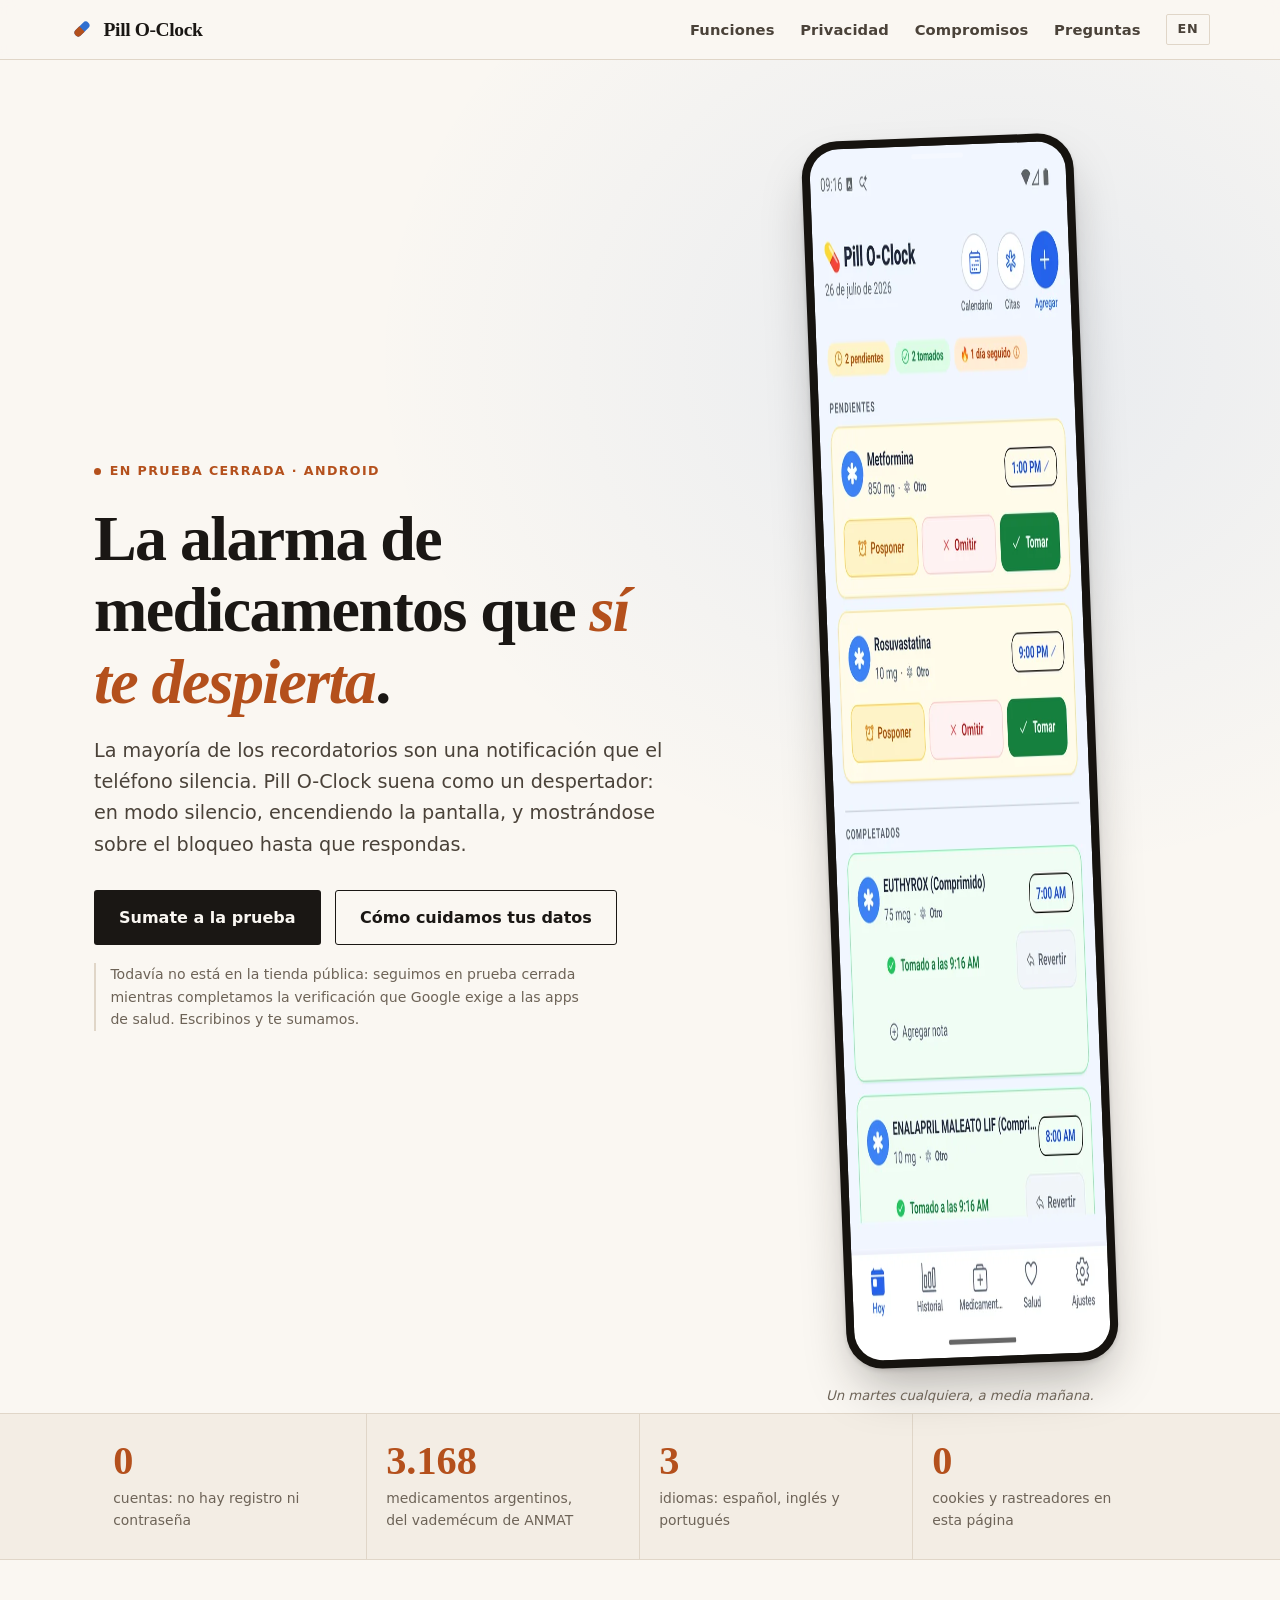
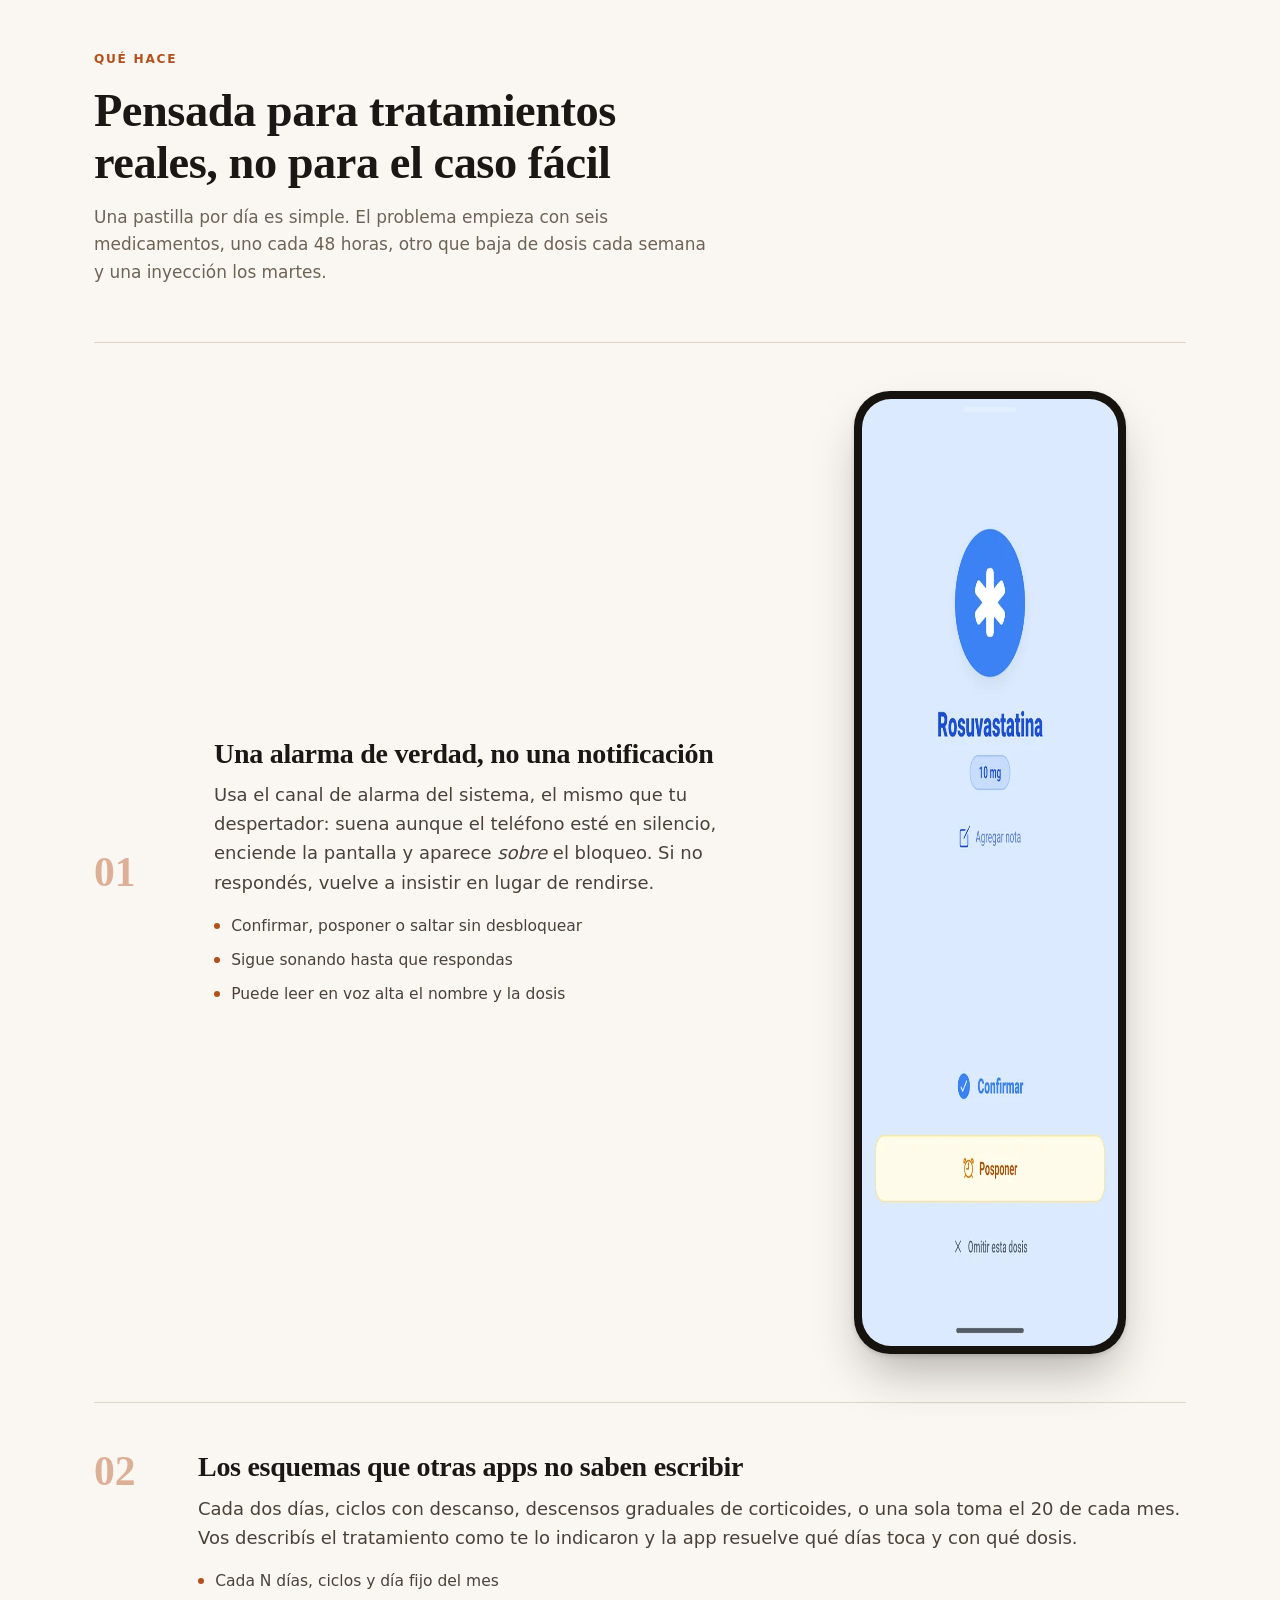
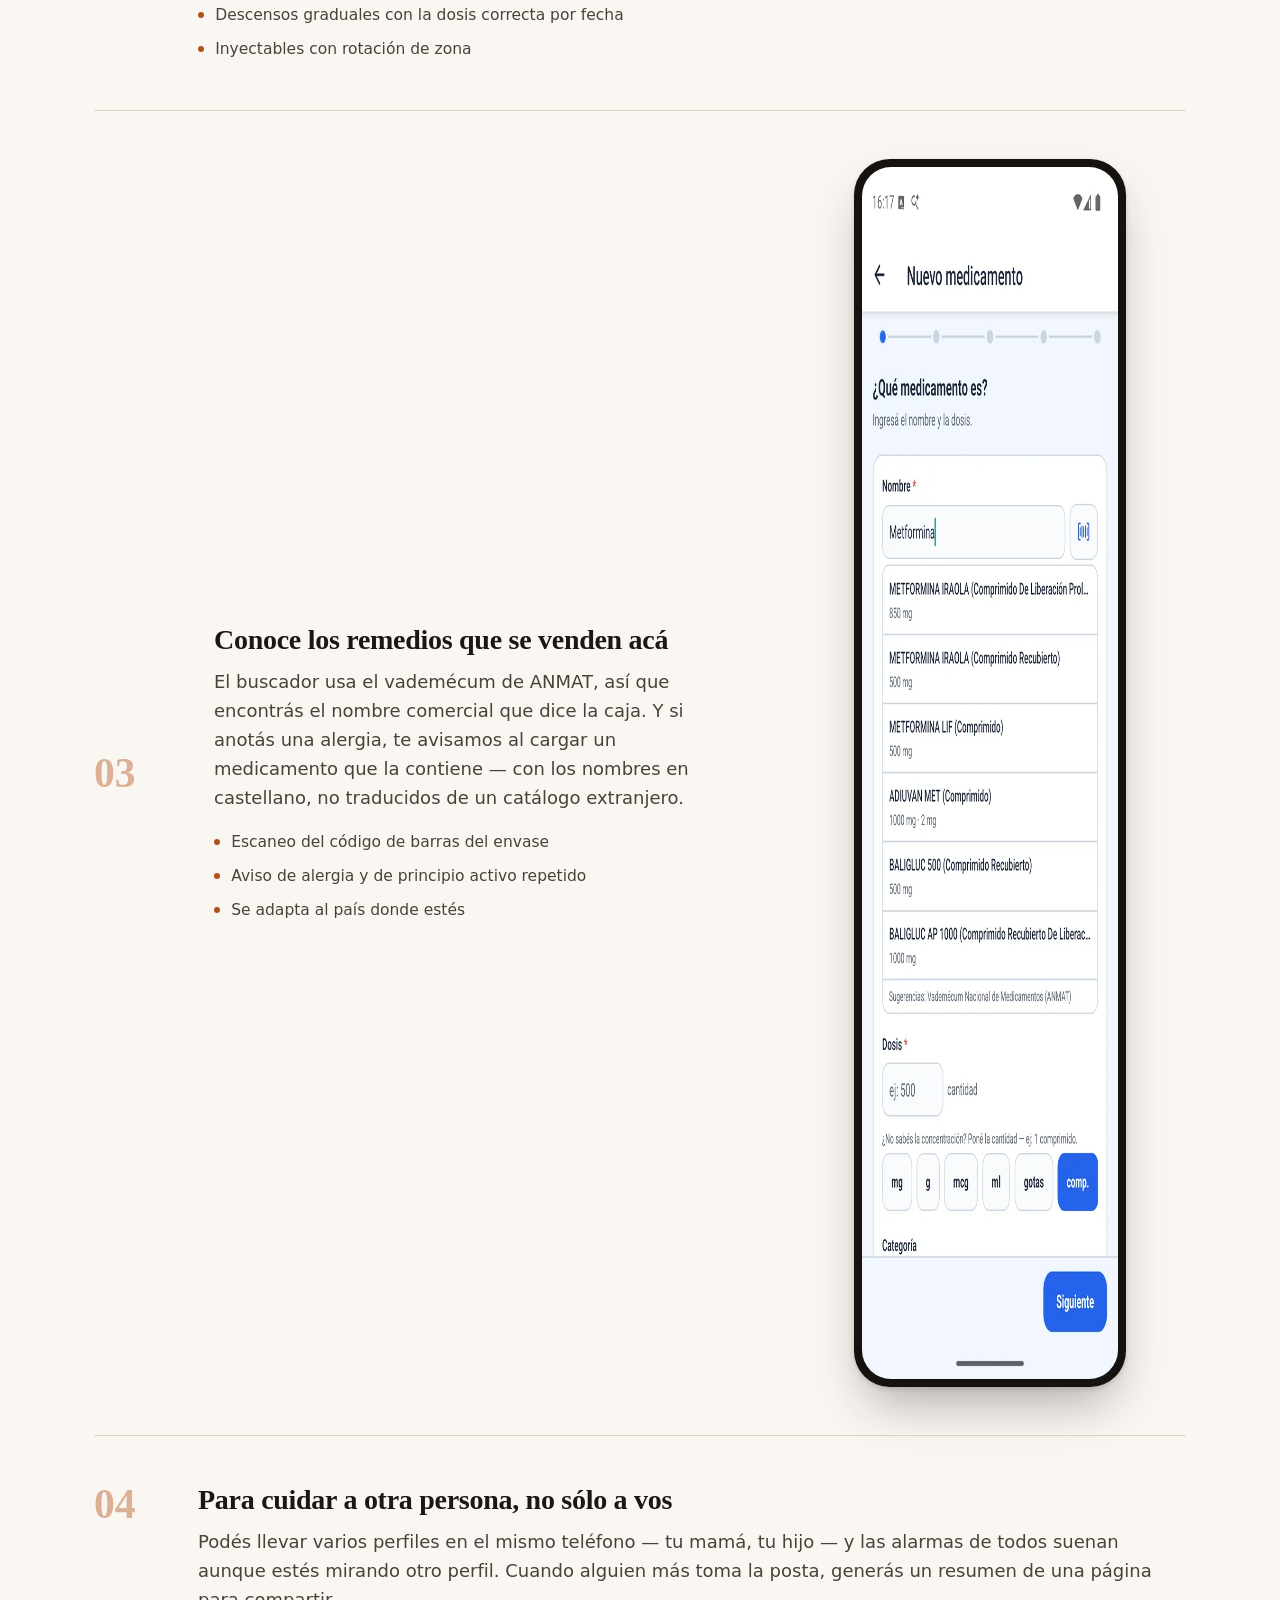
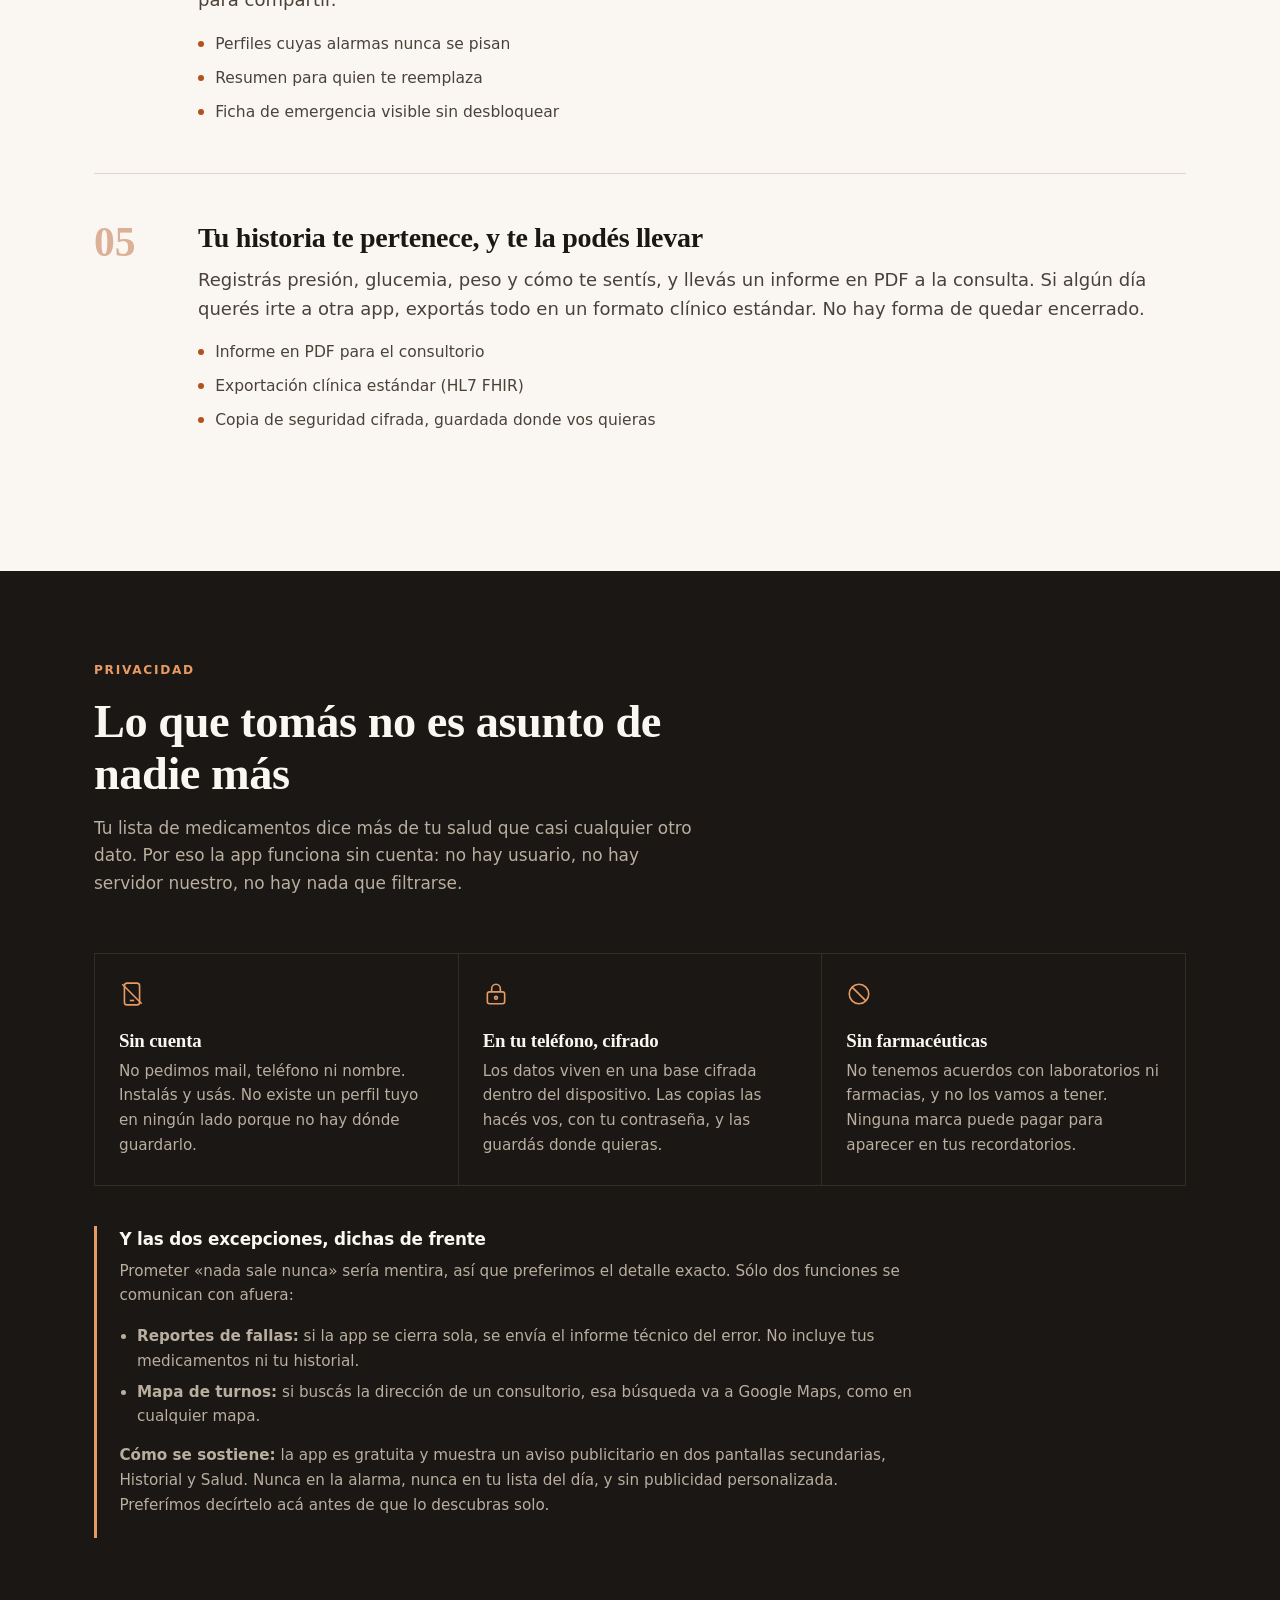
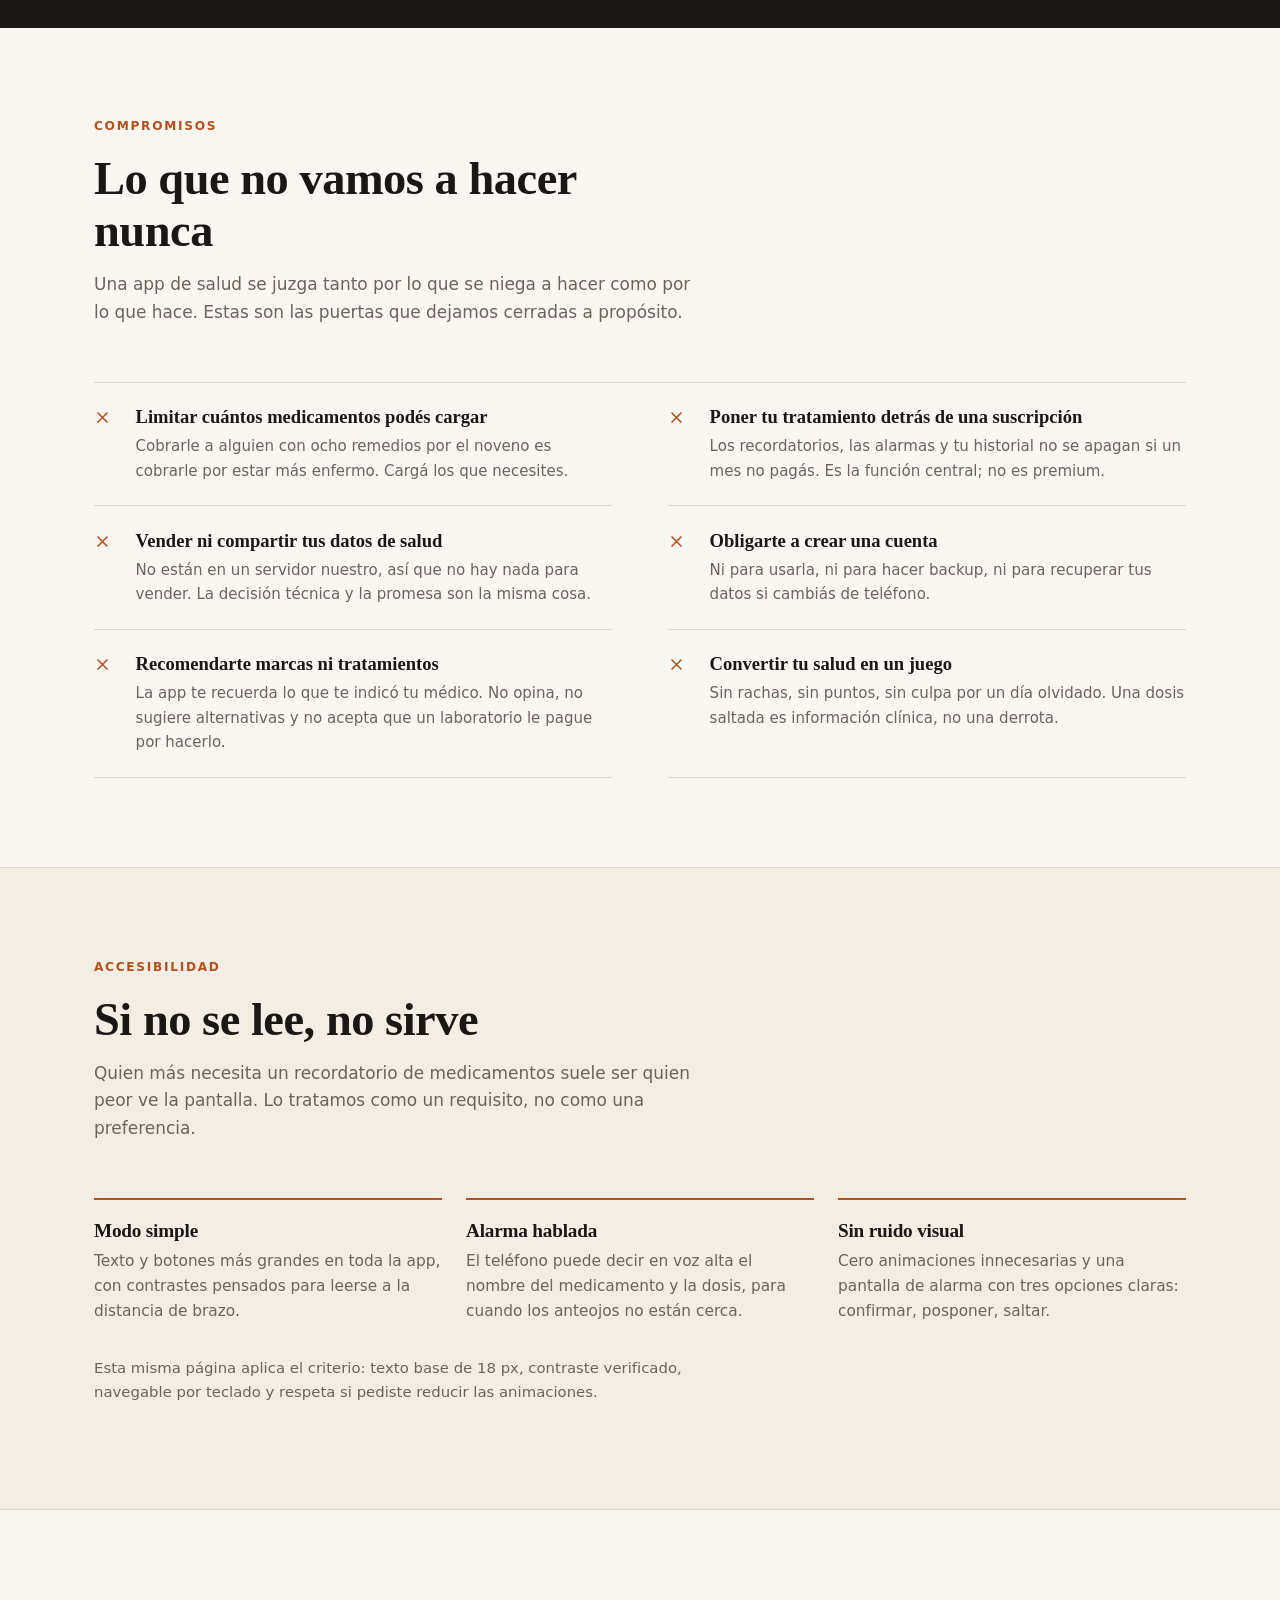
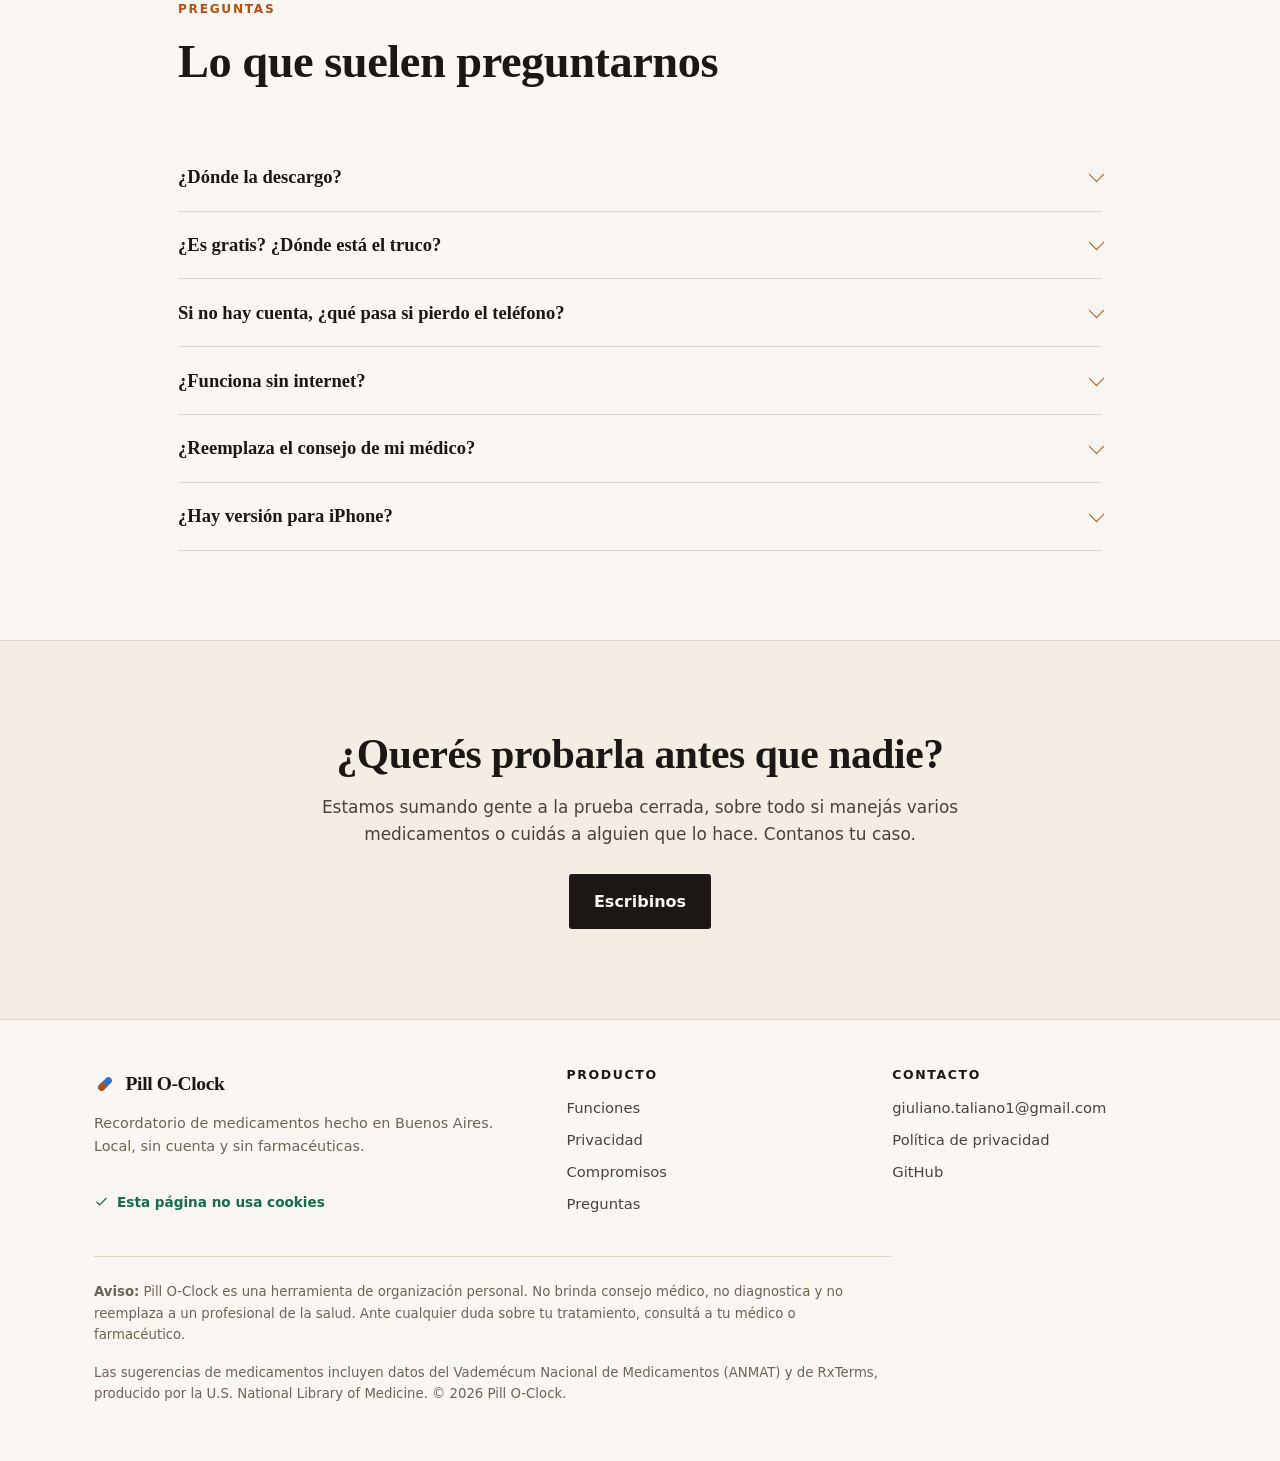
==== commit ec9a47dc: "design(web): rediseño editorial de la landing + capturas reales Tres cambios pedidos: light theme ún" ====
--- a/pill-o-clock/index.html
+++ b/pill-o-clock/index.html
@@ -5,11 +5,13 @@
 <meta name="viewport" content="width=device-width, initial-scale=1" />
 <title>Pill O-Clock — La alarma de medicamentos que sí te despierta</title>
 <meta name="description" content="Recordatorio de medicamentos con alarma real: suena en silencio y se muestra sobre la pantalla bloqueada. Sin cuenta, sin nube, sin farmacéuticas. Catálogo argentino (ANMAT)." />
-<meta name="theme-color" content="#4f9cff" />
+<meta name="theme-color" content="#faf7f2" />
+<meta name="color-scheme" content="light" />
+
 <!-- Inline SVG favicon: docs/ is the Pages root, so ../assets would resolve
-     outside this site. Inlining also keeps the page at zero network requests,
+     outside this site. Inlining also keeps third-party requests at zero,
      which is what makes the privacy claim below checkable rather than stated. -->
-<link rel="icon" href="data:image/svg+xml,%3Csvg xmlns='http://www.w3.org/2000/svg' viewBox='0 0 32 32'%3E%3Cg transform='rotate(-45 16 16)'%3E%3Crect x='4' y='11' width='24' height='10' rx='5' fill='%232f7de1'/%3E%3Cpath d='M4 16a5 5 0 0 1 5-5h7v10H9a5 5 0 0 1-5-5z' fill='%23f0a63a'/%3E%3C/g%3E%3C/svg%3E" />
+<link rel="icon" href="data:image/svg+xml,%3Csvg xmlns='http://www.w3.org/2000/svg' viewBox='0 0 32 32'%3E%3Cg transform='rotate(-45 16 16)'%3E%3Crect x='4' y='11' width='24' height='10' rx='5' fill='%232f6fd0'/%3E%3Cpath d='M4 16a5 5 0 0 1 5-5h7v10H9a5 5 0 0 1-5-5z' fill='%23c2571f'/%3E%3C/g%3E%3C/svg%3E" />
 
 <meta property="og:type" content="website" />
 <meta property="og:title" content="Pill O-Clock — La alarma de medicamentos que sí te despierta" />
@@ -17,224 +19,207 @@
 <meta property="og:locale" content="es_AR" />
 
 <script type="application/ld+json">
-{
-  "@context": "https://schema.org",
-  "@type": "SoftwareApplication",
-  "name": "Pill O-Clock",
-  "applicationCategory": "HealthApplication",
-  "operatingSystem": "Android",
-  "inLanguage": ["es", "en", "pt-BR"],
-  "offers": { "@type": "Offer", "price": "0", "priceCurrency": "USD" },
-  "author": { "@type": "Person", "name": "Giuliano Taliano" }
+{ "@context":"https://schema.org","@type":"SoftwareApplication","name":"Pill O-Clock",
+  "applicationCategory":"HealthApplication","operatingSystem":"Android",
+  "inLanguage":["es","en","pt-BR"],
+  "offers":{"@type":"Offer","price":"0","priceCurrency":"USD"},
+  "author":{"@type":"Person","name":"Giuliano Taliano"} }
+</script>
+
+<style>
+/* ═══════════════════════════════════════════════════════════════════════
+   Pill O-Clock — landing
+
+   Two decisions drive everything visual here.
+
+   1. Warm paper, not cool grey. Health software defaults to a sterile
+      blue-white that reads as institutional. The paper tone plus a serif
+      display face is meant to read closer to a letter than to a dashboard —
+      this is a product about someone's daily routine, not an admin panel.
+
+   2. The type is large on purpose. Base is 18px and body copy sits at
+      1.05rem. The people this is built for manage several medications and
+      are often over 65. A page that advertises a "modo simple" in 14px grey
+      argues against itself. Every colour pair below clears WCAG AA.
+   ══════════════════════════════════════════════════════════════════════ */
+:root{
+  --paper:#faf7f2;         /* warm off-white */
+  --paper-2:#f3ede4;       /* recessed bands */
+  --card:#fffdfa;
+  --ink:#1a1714;           /* warm near-black */
+  --body:#4a4239;
+  --muted:#6d6357;
+  --rule:#e0d6c8;
+  --blue:#2f6fd0;          /* the app's brand blue, deepened for AA on paper */
+  --blue-deep:#1f4f9c;
+  --blue-wash:#e8f0fb;
+  --clay:#b4501c;          /* terracotta accent: numerals, marks, rules */
+  --clay-wash:#f7ece4;
+  --green:#186b4e;
+  --serif:"Iowan Old Style","Palatino Linotype",Palatino,Georgia,"Times New Roman",serif;
+  --sans:ui-sans-serif,system-ui,-apple-system,"Segoe UI",Roboto,"Helvetica Neue",Arial,sans-serif;
+  --maxw:1140px;
 }
-</script>
-
-<style>
-/* ── Design tokens ───────────────────────────────────────────────────────
-   Palette taken from the app itself so the site and the product read as one
-   thing. Base font size is deliberately 18px, not 16: the people we build
-   for are managing polypharmacy, often over 65. A landing page that claims
-   a "senior mode" and then ships 14px grey-on-grey is arguing against
-   itself. Every pairing below clears WCAG AA. */
-:root {
-  --blue: #2f7de1;          /* AA on white; #4f9cff is the app's lighter tint */
-  --blue-ink: #1c5fb8;
-  --blue-wash: #eaf2fe;
-  --emerald: #047857;
-  --emerald-wash: #e7f6f0;
-  --amber: #b45309;
-  --amber-wash: #fdf3e3;
-  --ink: #0f172a;
-  --body: #334155;
-  --muted: #5a6b80;
-  --line: #e2e8f0;
-  --bg: #f6f9fc;
-  --card: #ffffff;
-  --shadow: 0 1px 2px rgba(15,23,42,.05), 0 8px 24px rgba(15,23,42,.06);
-  --radius: 18px;
-  --maxw: 1120px;
+*,*::before,*::after{box-sizing:border-box;margin:0;padding:0}
+html{scroll-behavior:smooth;-webkit-text-size-adjust:100%}
+@media (prefers-reduced-motion:reduce){
+  html{scroll-behavior:auto}
+  *,*::before,*::after{animation-duration:.001ms!important;transition-duration:.001ms!important}
 }
-@media (prefers-color-scheme: dark) {
-  :root {
-    --blue: #6faaf2; --blue-ink: #a8ccf8; --blue-wash: #16283f;
-    --emerald: #4ade9f; --emerald-wash: #10241d;
-    --amber: #f0b76a; --amber-wash: #2a1f10;
-    --ink: #f1f5f9; --body: #cbd5e1; --muted: #94a3b8;
-    --line: #263243; --bg: #0b1220; --card: #131c2b;
-    --shadow: 0 1px 2px rgba(0,0,0,.4), 0 8px 24px rgba(0,0,0,.3);
-  }
+body{
+  font-family:var(--sans);font-size:18px;line-height:1.62;color:var(--body);
+  background:var(--paper);-webkit-font-smoothing:antialiased;overflow-x:hidden;
 }
-
-*, *::before, *::after { box-sizing: border-box; margin: 0; padding: 0; }
-html { scroll-behavior: smooth; }
-@media (prefers-reduced-motion: reduce) {
-  html { scroll-behavior: auto; }
-  *, *::before, *::after { animation-duration: .001ms !important; transition-duration: .001ms !important; }
+h1,h2,h3,h4{font-family:var(--serif);color:var(--ink);line-height:1.12;font-weight:600;letter-spacing:-.01em}
+p{margin:0 0 1rem}
+a{color:var(--blue-deep)}
+:focus-visible{outline:2.5px solid var(--clay);outline-offset:3px;border-radius:4px}
+img{max-width:100%;display:block}
+.wrap{max-width:var(--maxw);margin:0 auto;padding:0 1.5rem}
+.skip{position:absolute;left:-999px;background:var(--ink);color:var(--paper);padding:.7rem 1rem;z-index:100}
+.skip:focus{left:0}
+
+/* ── Header ───────────────────────────────────────────────────────── */
+header{position:sticky;top:0;z-index:50;background:rgba(250,247,242,.9);backdrop-filter:blur(8px);border-bottom:1px solid var(--rule)}
+.nav{display:flex;align-items:center;gap:1rem;padding:.85rem 0}
+.brand{display:flex;align-items:center;gap:.6rem;text-decoration:none;color:var(--ink);
+       font-family:var(--serif);font-size:1.22rem;font-weight:600;letter-spacing:-.02em}
+.brand svg{flex:none}
+.nav-links{margin-left:auto;display:flex;gap:1.6rem;align-items:center}
+.nav-links a{color:var(--body);text-decoration:none;font-size:.92rem;font-weight:600;letter-spacing:.01em}
+.nav-links a:hover{color:var(--clay)}
+@media (max-width:820px){.nav-links a[data-opt]{display:none}}
+.lang{border:1.5px solid var(--rule);background:transparent;color:var(--body);font:inherit;font-size:.8rem;
+      font-weight:700;letter-spacing:.06em;padding:.28rem .65rem;border-radius:2px;cursor:pointer}
+.lang:hover{border-color:var(--clay);color:var(--clay)}
+
+/* ── Hero ─────────────────────────────────────────────────────────── */
+.hero{padding:clamp(2.5rem,6vw,5rem) 0 clamp(2rem,4vw,3rem);position:relative}
+.hero::before{content:"";position:absolute;inset:0 0 auto;height:100%;
+  background:radial-gradient(70% 55% at 78% 22%,rgba(47,111,208,.09),transparent 70%);pointer-events:none}
+.hero-grid{position:relative;display:grid;gap:clamp(2.5rem,5vw,4rem);align-items:center;grid-template-columns:1fr}
+@media (min-width:940px){.hero-grid{grid-template-columns:1.12fr .88fr}}
+.eyebrow{display:inline-flex;align-items:center;gap:.55rem;font-size:.79rem;font-weight:700;
+  letter-spacing:.11em;text-transform:uppercase;color:var(--clay);margin-bottom:1.3rem}
+.eyebrow::before{content:"";width:7px;height:7px;border-radius:50%;background:var(--clay)}
+h1{font-size:clamp(2.4rem,1.3rem + 4.2vw,4rem);margin-bottom:1.1rem;letter-spacing:-.025em}
+h1 em{font-style:italic;color:var(--clay)}
+.lede{font-size:clamp(1.06rem,1rem + .4vw,1.2rem);max-width:33em;color:var(--body)}
+.cta-row{display:flex;flex-wrap:wrap;gap:.9rem;margin-top:1.9rem;align-items:center}
+.btn{display:inline-flex;align-items:center;gap:.55rem;font:inherit;font-weight:650;font-size:1rem;
+  padding:.85rem 1.5rem;border-radius:3px;text-decoration:none;border:1.5px solid transparent;cursor:pointer}
+.btn-solid{background:var(--ink);color:var(--paper)}
+.btn-solid:hover{background:var(--clay)}
+.btn-line{border-color:var(--ink);color:var(--ink)}
+.btn-line:hover{border-color:var(--clay);color:var(--clay)}
+.cta-note{font-size:.88rem;color:var(--muted);margin-top:1.1rem;max-width:36em;
+  border-left:2px solid var(--rule);padding-left:.9rem}
+
+/* ── Device frame ─────────────────────────────────────────────────── */
+.stage{display:flex;justify-content:center;position:relative}
+.phone{position:relative;width:min(272px,74vw);flex:none;background:#16130f;border-radius:36px;padding:8px;
+  box-shadow:0 2px 4px rgba(26,23,20,.14),0 26px 50px -12px rgba(26,23,20,.34)}
+.phone img{border-radius:29px;width:100%}
+.phone::after{content:"";position:absolute;top:16px;left:50%;transform:translateX(-50%);
+  width:52px;height:5px;border-radius:99px;background:rgba(255,255,255,.24)}
+.tilt{transform:rotate(-2.2deg)}
+.stage figcaption{position:absolute;bottom:-2.6rem;left:0;right:0;text-align:center;
+  font-size:.83rem;color:var(--muted);font-style:italic}
+
+/* ── Proof band ───────────────────────────────────────────────────── */
+.proof{border-block:1px solid var(--rule);background:var(--paper-2)}
+.proof .wrap{display:grid;grid-template-columns:repeat(2,1fr);gap:0}
+@media (min-width:800px){.proof .wrap{grid-template-columns:repeat(4,1fr)}}
+.stat{padding:1.7rem 1.2rem;border-right:1px solid var(--rule)}
+.stat:nth-child(2){border-right:0}
+@media (min-width:800px){.stat:nth-child(2){border-right:1px solid var(--rule)}.stat:last-child{border-right:0}}
+.stat:nth-child(-n+2){border-bottom:1px solid var(--rule)}
+@media (min-width:800px){.stat{border-bottom:0!important}}
+.stat b{display:block;font-family:var(--serif);font-size:clamp(1.9rem,1.4rem + 1.4vw,2.6rem);
+  color:var(--clay);font-weight:600;line-height:1;margin-bottom:.35rem}
+.stat span{font-size:.87rem;color:var(--muted);display:block;max-width:22ch}
+
+/* ── Section scaffolding ──────────────────────────────────────────── */
+section{padding:clamp(3.5rem,7vw,6rem) 0}
+.head{max-width:34em;margin-bottom:clamp(2.5rem,5vw,3.5rem)}
+.head h2{font-size:clamp(1.9rem,1.3rem + 2.2vw,2.9rem);margin-bottom:.9rem}
+.head p{font-size:1.06rem;color:var(--muted)}
+.tag{display:block;font-family:var(--sans);font-size:.76rem;font-weight:700;letter-spacing:.14em;
+  text-transform:uppercase;color:var(--clay);margin-bottom:1rem}
+
+/* Numbered feature rows — the numeral is the visual anchor, not an icon. */
+.feat{display:grid;gap:2rem;padding:clamp(2rem,4vw,3rem) 0;border-top:1px solid var(--rule);
+  grid-template-columns:1fr;align-items:start}
+@media (min-width:900px){
+  .feat{grid-template-columns:4.5rem 1fr;column-gap:2rem}
+  .feat.with-art{grid-template-columns:4.5rem 1.15fr .85fr;column-gap:3rem;align-items:center}
 }
-body {
-  font-family: ui-sans-serif, system-ui, -apple-system, "Segoe UI", Roboto, "Helvetica Neue", Arial, sans-serif;
-  font-size: 18px; line-height: 1.65; color: var(--body); background: var(--bg);
-  -webkit-font-smoothing: antialiased;
-}
-h1,h2,h3 { color: var(--ink); line-height: 1.2; letter-spacing: -.02em; }
-h2 { font-size: clamp(1.6rem, 1.1rem + 1.8vw, 2.3rem); font-weight: 800; }
-h3 { font-size: 1.15rem; font-weight: 750; }
-p { margin: 0 0 1rem; }
-a { color: var(--blue-ink); }
-:focus-visible { outline: 3px solid var(--blue); outline-offset: 3px; border-radius: 6px; }
-.wrap { max-width: var(--maxw); margin: 0 auto; padding: 0 1.25rem; }
-.sr { position: absolute; width: 1px; height: 1px; overflow: hidden; clip: rect(0 0 0 0); white-space: nowrap; }
-.skip { position: absolute; left: -999px; top: 0; background: var(--blue); color: #fff; padding: .7rem 1rem; z-index: 100; border-radius: 0 0 8px 0; }
-.skip:focus { left: 0; }
-
-/* ── Header ─────────────────────────────────────────────────────────── */
-header {
-  position: sticky; top: 0; z-index: 50; background: color-mix(in srgb, var(--bg) 88%, transparent);
-  backdrop-filter: blur(10px); border-bottom: 1px solid var(--line);
-}
-.nav { display: flex; align-items: center; gap: 1rem; padding: .7rem 0; }
-.brand { display: flex; align-items: center; gap: .55rem; font-weight: 800; color: var(--ink); text-decoration: none; font-size: 1.05rem; letter-spacing: -.02em; }
-.pill-mark { width: 26px; height: 26px; border-radius: 999px; background: linear-gradient(135deg, var(--amber) 0 50%, var(--blue) 50% 100%); transform: rotate(-45deg); flex: none; }
-.nav-links { margin-left: auto; display: flex; gap: 1.2rem; align-items: center; }
-.nav-links a { color: var(--body); text-decoration: none; font-size: .95rem; font-weight: 600; }
-.nav-links a:hover { color: var(--blue-ink); }
-@media (max-width: 780px) { .nav-links a[data-optional] { display: none; } }
-.lang { border: 1.5px solid var(--line); background: var(--card); color: var(--body); font: inherit; font-size: .85rem;
-        font-weight: 700; padding: .3rem .7rem; border-radius: 999px; cursor: pointer; }
-.lang:hover { border-color: var(--blue); color: var(--blue-ink); }
-
-/* ── Hero ───────────────────────────────────────────────────────────── */
-.hero { padding: clamp(2.5rem, 6vw, 4.5rem) 0 2rem; }
-.hero-grid { display: grid; gap: clamp(2rem, 5vw, 3.5rem); align-items: center; grid-template-columns: 1fr; }
-@media (min-width: 900px) { .hero-grid { grid-template-columns: 1.05fr .95fr; } }
-.eyebrow { display: inline-flex; align-items: center; gap: .5rem; background: var(--amber-wash); color: var(--amber);
-           font-weight: 750; font-size: .82rem; padding: .35rem .8rem; border-radius: 999px; margin-bottom: 1.1rem;
-           border: 1px solid color-mix(in srgb, var(--amber) 25%, transparent); }
-.hero h1 { font-size: clamp(2.1rem, 1.2rem + 3.6vw, 3.5rem); font-weight: 850; margin-bottom: 1rem; }
-.hero h1 em { font-style: normal; color: var(--blue-ink); }
-.lede { font-size: clamp(1.05rem, 1rem + .35vw, 1.22rem); color: var(--body); max-width: 34em; }
-.cta-row { display: flex; flex-wrap: wrap; gap: .8rem; margin-top: 1.6rem; }
-.btn { display: inline-flex; align-items: center; justify-content: center; gap: .5rem; font: inherit; font-weight: 700;
-       padding: .85rem 1.4rem; border-radius: 12px; text-decoration: none; border: 2px solid transparent; cursor: pointer; }
-.btn-primary { background: var(--blue); color: #fff; }
-.btn-primary:hover { background: var(--blue-ink); }
-@media (prefers-color-scheme: dark) { .btn-primary { color: #08111f; } }
-.btn-ghost { border-color: var(--line); color: var(--ink); background: var(--card); }
-.btn-ghost:hover { border-color: var(--blue); color: var(--blue-ink); }
-.cta-note { font-size: .88rem; color: var(--muted); margin-top: .85rem; }
-
-/* ── Phone mockup (pure CSS — no image requests, see privacy note) ──── */
-.phone-stage { display: flex; justify-content: center; }
-.phone {
-  width: min(300px, 82vw); aspect-ratio: 9 / 19.2; background: #0b1220; border-radius: 34px;
-  padding: 9px; box-shadow: var(--shadow), 0 30px 60px rgba(15,23,42,.18); position: relative; flex: none;
-}
-.screen { width: 100%; height: 100%; border-radius: 26px; overflow: hidden; background: #dbe9fb;
-          display: flex; flex-direction: column; color: #0f172a; position: relative; }
-.screen .statusbar { display: flex; justify-content: space-between; font-size: .68rem; font-weight: 700;
-                     padding: .55rem .9rem .2rem; color: #334155; }
-.lock-time { text-align: center; padding: .3rem 0 .1rem; }
-.lock-time strong { display: block; font-size: 2.6rem; font-weight: 300; letter-spacing: -.03em; color: #0f172a; line-height: 1; }
-.lock-time span { font-size: .7rem; color: #475569; }
-.alarm-card { margin: .8rem .7rem 0; background: #fff; border-radius: 16px; padding: .8rem; box-shadow: 0 4px 14px rgba(15,23,42,.12); }
-.alarm-card .row { display: flex; align-items: center; gap: .5rem; }
-.alarm-dot { width: 26px; height: 26px; border-radius: 999px; background: #2f7de1; flex: none;
-             display: grid; place-items: center; color: #fff; font-size: .8rem; }
-.alarm-card b { font-size: .84rem; }
-.alarm-card small { display: block; color: #64748b; font-size: .7rem; }
-.alarm-actions { display: flex; gap: .35rem; margin-top: .6rem; }
-.alarm-actions i { flex: 1; font-style: normal; text-align: center; font-size: .63rem; font-weight: 700;
-                   padding: .35rem .2rem; border-radius: 8px; background: #eef4fd; color: #1c5fb8; }
-.alarm-actions i.go { background: #047857; color: #fff; }
-.big-med { margin-top: auto; padding: 1rem .9rem 1.4rem; text-align: center; }
-.big-med .ico { width: 62px; height: 62px; border-radius: 999px; background: #2f7de1; margin: 0 auto .6rem;
-                display: grid; place-items: center; color: #fff; font-size: 1.6rem; }
-.big-med strong { display: block; font-size: 1.15rem; color: #1c5fb8; }
-.big-med .dose { display: inline-block; margin-top: .3rem; font-size: .72rem; background: #dbe9fb; color: #1c5fb8;
-                 padding: .15rem .6rem; border-radius: 999px; }
-.ring { position: absolute; inset: 0; border-radius: 26px; border: 3px solid rgba(47,125,225,.5); animation: pulse 2.6s ease-out infinite; pointer-events: none; }
-@keyframes pulse { 0%,100% { opacity: .25; } 50% { opacity: .9; } }
-.phone-caption { text-align: center; font-size: .82rem; color: var(--muted); margin-top: .9rem; max-width: 30ch; margin-inline: auto; }
-
-/* ── Proof strip ────────────────────────────────────────────────────── */
-.proof { border-block: 1px solid var(--line); background: var(--card); padding: 1.6rem 0; }
-.proof-grid { display: grid; grid-template-columns: repeat(2, 1fr); gap: 1.2rem; text-align: center; }
-@media (min-width: 760px) { .proof-grid { grid-template-columns: repeat(4, 1fr); } }
-.proof-grid b { display: block; font-size: clamp(1.4rem, 1.1rem + 1vw, 1.9rem); color: var(--blue-ink); font-weight: 800; letter-spacing: -.02em; }
-.proof-grid span { font-size: .86rem; color: var(--muted); }
-
-/* ── Sections ───────────────────────────────────────────────────────── */
-section { padding: clamp(3rem, 7vw, 5rem) 0; }
-.section-head { max-width: 40em; margin-bottom: 2.5rem; }
-.section-head p { font-size: 1.05rem; color: var(--muted); margin-top: .6rem; }
-.kicker { text-transform: uppercase; letter-spacing: .09em; font-size: .78rem; font-weight: 800; color: var(--blue-ink); margin-bottom: .5rem; }
-
-.feature { display: grid; gap: 1.6rem; align-items: center; padding: 1.8rem 0; grid-template-columns: 1fr; border-top: 1px solid var(--line); }
-.feature:first-of-type { border-top: 0; }
-@media (min-width: 860px) { .feature { grid-template-columns: 1fr 1fr; gap: 3rem; } .feature.flip .feature-art { order: -1; } }
-.feature h3 { font-size: clamp(1.2rem, 1.05rem + .6vw, 1.5rem); margin-bottom: .6rem; }
-.feature-art { background: var(--blue-wash); border: 1px solid var(--line); border-radius: var(--radius); padding: 1.4rem; }
-
-/* Miniature UI used inside feature art — again, CSS only. */
-.mini { background: var(--card); border-radius: 12px; padding: .8rem .9rem; box-shadow: var(--shadow); font-size: .88rem; }
-.mini + .mini { margin-top: .6rem; }
-.mini-row { display: flex; align-items: center; gap: .6rem; }
-.mini-dot { width: 30px; height: 30px; border-radius: 999px; flex: none; display: grid; place-items: center; font-size: .9rem; }
-.mini b { display: block; font-size: .9rem; color: var(--ink); }
-.mini small { color: var(--muted); font-size: .78rem; }
-.tag { display: inline-block; font-size: .72rem; font-weight: 700; padding: .12rem .55rem; border-radius: 999px; }
-.tag-ok { background: var(--emerald-wash); color: var(--emerald); }
-.tag-warn { background: var(--amber-wash); color: var(--amber); }
-.tag-info { background: var(--blue-wash); color: var(--blue-ink); }
-
-ul.checks { list-style: none; display: grid; gap: .6rem; margin: 1rem 0 0; }
-ul.checks li { display: flex; gap: .6rem; align-items: flex-start; }
-ul.checks li::before { content: "✓"; color: var(--emerald); font-weight: 800; flex: none; }
-
-/* ── Privacy block ──────────────────────────────────────────────────── */
-.privacy { background: var(--card); border-block: 1px solid var(--line); }
-.pcards { display: grid; gap: 1rem; grid-template-columns: 1fr; margin-top: 2rem; }
-@media (min-width: 820px) { .pcards { grid-template-columns: repeat(3, 1fr); } }
-.pcard { border: 1px solid var(--line); border-radius: var(--radius); padding: 1.4rem; background: var(--bg); }
-.pcard .ic { font-size: 1.6rem; display: block; margin-bottom: .5rem; }
-.disclosure { margin-top: 2rem; border: 1px solid var(--line); border-left: 4px solid var(--blue); border-radius: 12px;
-              padding: 1.2rem 1.4rem; background: var(--bg); }
-.disclosure h3 { font-size: 1rem; margin-bottom: .5rem; }
-.disclosure p, .disclosure li { font-size: .93rem; }
-.disclosure ul { margin: .5rem 0 0 1.2rem; }
-.disclosure li { margin-bottom: .3rem; }
-
-/* ── Promises (anti-features) ───────────────────────────────────────── */
-.promises { display: grid; gap: 1rem; grid-template-columns: 1fr; margin-top: 2rem; }
-@media (min-width: 720px) { .promises { grid-template-columns: repeat(2, 1fr); } }
-.promise { display: flex; gap: .9rem; align-items: flex-start; border: 1px solid var(--line); border-radius: var(--radius);
-           padding: 1.1rem 1.2rem; background: var(--card); }
-.promise .no { width: 30px; height: 30px; border-radius: 999px; background: var(--amber-wash); color: var(--amber);
-               display: grid; place-items: center; font-weight: 800; flex: none; font-size: .95rem; }
-.promise b { display: block; color: var(--ink); margin-bottom: .15rem; }
-.promise small { font-size: .88rem; color: var(--muted); line-height: 1.55; display: block; }
-
-/* ── FAQ ────────────────────────────────────────────────────────────── */
-details { border: 1px solid var(--line); border-radius: 12px; background: var(--card); margin-bottom: .7rem; }
-summary { cursor: pointer; font-weight: 700; color: var(--ink); padding: 1rem 1.2rem; list-style: none; display: flex; justify-content: space-between; gap: 1rem; }
-summary::-webkit-details-marker { display: none; }
-summary::after { content: "+"; color: var(--blue-ink); font-weight: 800; flex: none; }
-details[open] summary::after { content: "−"; }
-details > div { padding: 0 1.2rem 1.1rem; font-size: .95rem; }
-
-/* ── CTA + footer ───────────────────────────────────────────────────── */
-.final { background: var(--card); border-top: 1px solid var(--line); text-align: center; }
-.final .wrap { max-width: 46em; }
-footer { border-top: 1px solid var(--line); padding: 2.5rem 0; font-size: .9rem; color: var(--muted); }
-.foot-grid { display: grid; gap: 1.5rem; grid-template-columns: 1fr; }
-@media (min-width: 720px) { .foot-grid { grid-template-columns: 1.4fr 1fr 1fr; } }
-footer a { color: var(--body); text-decoration: none; }
-footer a:hover { color: var(--blue-ink); text-decoration: underline; }
-footer h4 { color: var(--ink); font-size: .9rem; margin-bottom: .6rem; }
-footer ul { list-style: none; display: grid; gap: .4rem; }
-.legal { margin-top: 2rem; padding-top: 1.5rem; border-top: 1px solid var(--line); font-size: .82rem; }
-.nocookie { display: inline-flex; align-items: center; gap: .45rem; background: var(--emerald-wash); color: var(--emerald);
-            font-size: .8rem; font-weight: 700; padding: .3rem .75rem; border-radius: 999px; }
+.num{font-family:var(--serif);font-size:2.6rem;color:var(--clay);opacity:.42;line-height:1;font-weight:600}
+.feat h3{font-size:clamp(1.35rem,1.15rem + .8vw,1.75rem);margin-bottom:.7rem}
+.feat p{color:var(--body)}
+.pts{list-style:none;margin-top:1.1rem;display:grid;gap:.55rem}
+.pts li{display:flex;gap:.7rem;align-items:baseline;font-size:.97rem}
+.pts li::before{content:"";width:6px;height:6px;flex:none;background:var(--clay);
+  border-radius:50%;transform:translateY(-2px)}
+
+/* ── Privacy: inverted block for contrast against all the paper ───── */
+.dark{background:var(--ink);color:#ddd5c9}
+.dark h2,.dark h3{color:var(--paper)}
+.dark .tag{color:#e79a63}
+.dark .head p{color:#b9ae9f}
+.dark a{color:#9dc2f2}
+.pgrid{display:grid;gap:1px;background:#332d26;border:1px solid #332d26;margin-top:.5rem}
+@media (min-width:840px){.pgrid{grid-template-columns:repeat(3,1fr)}}
+.pcell{background:var(--ink);padding:1.7rem 1.5rem}
+.pcell svg{color:#e79a63;margin-bottom:.9rem}
+.pcell h3{font-size:1.18rem;margin-bottom:.5rem}
+.pcell p{font-size:.95rem;color:#b9ae9f;margin:0}
+.note{margin-top:2.5rem;border-left:3px solid #e79a63;padding:.3rem 0 .3rem 1.4rem;max-width:46em}
+.note h3{font-size:1.05rem;margin-bottom:.6rem;font-family:var(--sans);font-weight:700}
+.note p,.note li{font-size:.95rem;color:#b9ae9f}
+.note ul{margin:.6rem 0 0 1.1rem}
+.note li{margin-bottom:.4rem}
+
+/* ── Manifesto (anti-features) ────────────────────────────────────── */
+.mani{display:grid;gap:0;border-top:1px solid var(--rule)}
+@media (min-width:860px){.mani{grid-template-columns:1fr 1fr;column-gap:3.5rem}}
+.mrow{display:grid;grid-template-columns:1.6rem 1fr;gap:1rem;padding:1.4rem 0;border-bottom:1px solid var(--rule);align-items:start}
+.mrow svg{color:var(--clay);margin-top:.25rem}
+.mrow b{display:block;font-family:var(--serif);font-size:1.16rem;color:var(--ink);font-weight:600;margin-bottom:.3rem;line-height:1.3}
+.mrow span{font-size:.94rem;color:var(--muted);display:block}
+
+/* ── Access cards ─────────────────────────────────────────────────── */
+.acards{display:grid;gap:1.5rem;grid-template-columns:1fr}
+@media (min-width:820px){.acards{grid-template-columns:repeat(3,1fr)}}
+.acard{border-top:2px solid var(--clay);padding-top:1.2rem}
+.acard h3{font-size:1.2rem;margin-bottom:.5rem}
+.acard p{font-size:.96rem;color:var(--muted);margin:0}
+
+/* ── FAQ ──────────────────────────────────────────────────────────── */
+details{border-bottom:1px solid var(--rule)}
+summary{cursor:pointer;list-style:none;display:flex;justify-content:space-between;gap:1.5rem;
+  padding:1.15rem 0;font-family:var(--serif);font-size:1.16rem;color:var(--ink);font-weight:600}
+summary::-webkit-details-marker{display:none}
+summary::after{content:"";flex:none;width:11px;height:11px;margin-top:.45rem;
+  border-right:1.5px solid var(--clay);border-bottom:1.5px solid var(--clay);transform:rotate(45deg)}
+details[open] summary::after{transform:rotate(-135deg)}
+details div{padding:0 0 1.3rem;max-width:44em;font-size:.99rem}
+
+/* ── Closing + footer ─────────────────────────────────────────────── */
+.close{background:var(--paper-2);border-top:1px solid var(--rule);text-align:center}
+.close .wrap{max-width:40em}
+.close h2{font-size:clamp(1.8rem,1.3rem + 2vw,2.6rem);margin-bottom:1rem}
+footer{border-top:1px solid var(--rule);padding:3rem 0 2.5rem;font-size:.92rem;color:var(--muted)}
+.fgrid{display:grid;gap:2rem;grid-template-columns:1fr}
+@media (min-width:760px){.fgrid{grid-template-columns:1.5fr 1fr 1fr}}
+footer h4{font-family:var(--sans);font-size:.78rem;letter-spacing:.13em;text-transform:uppercase;
+  color:var(--ink);margin-bottom:.9rem;font-weight:700}
+footer ul{list-style:none;display:grid;gap:.5rem}
+footer a{color:var(--body);text-decoration:none}
+footer a:hover{color:var(--clay);text-decoration:underline}
+.nocookie{display:inline-flex;align-items:center;gap:.5rem;margin-top:1rem;font-size:.85rem;
+  color:var(--green);font-weight:650}
+.legal{margin-top:2.5rem;padding-top:1.5rem;border-top:1px solid var(--rule);font-size:.83rem;max-width:60em}
 </style>
 </head>
 <body>
@@ -242,350 +227,307 @@
 
 <header>
   <nav class="wrap nav" aria-label="Principal">
-    <a class="brand" href="#top"><span class="pill-mark" aria-hidden="true"></span> Pill O-Clock</a>
+    <a class="brand" href="#top">
+      <svg width="24" height="24" viewBox="0 0 32 32" aria-hidden="true"><g transform="rotate(-45 16 16)">
+        <rect x="4" y="11" width="24" height="10" rx="5" fill="#2f6fd0"/>
+        <path d="M4 16a5 5 0 0 1 5-5h7v10H9a5 5 0 0 1-5-5z" fill="#b4501c"/></g></svg>
+      Pill O-Clock
+    </a>
     <div class="nav-links">
-      <a href="#funciones" data-i18n="nav1">Funciones</a>
-      <a href="#privacidad" data-i18n="nav2">Privacidad</a>
-      <a href="#compromisos" data-optional data-i18n="nav3">Compromisos</a>
-      <a href="#faq" data-optional data-i18n="nav4">Preguntas</a>
-      <button class="lang" id="langBtn" type="button" aria-label="Switch to English">EN</button>
+      <a href="#funciones" data-i="n1">Funciones</a>
+      <a href="#privacidad" data-i="n2">Privacidad</a>
+      <a href="#compromisos" data-opt data-i="n3">Compromisos</a>
+      <a href="#faq" data-opt data-i="n4">Preguntas</a>
+      <button class="lang" id="lang" type="button" aria-label="Switch to English">EN</button>
     </div>
   </nav>
 </header>
 
-<main id="main">
-<div id="top"></div>
-
-<!-- ── HERO ─────────────────────────────────────────────────────────── -->
+<main id="main"><div id="top"></div>
+
+<!-- ══ HERO ══════════════════════════════════════════════════════════ -->
 <div class="hero">
   <div class="wrap hero-grid">
     <div>
-      <span class="eyebrow" data-i18n="heroBadge">● En prueba cerrada · Android</span>
-      <h1 data-i18n-html="heroTitle">La alarma de medicamentos que <em>sí te despierta</em>.</h1>
-      <p class="lede" data-i18n="heroLede">
-        La mayoría de los recordatorios son una notificación que el teléfono silencia. Pill O-Clock suena
-        como un despertador: en modo silencio, encendiendo la pantalla, y mostrándose sobre la pantalla
-        bloqueada hasta que respondas.
-      </p>
+      <span class="eyebrow" data-i="badge">En prueba cerrada · Android</span>
+      <h1 data-i="h1">La alarma de medicamentos que <em>sí te despierta</em>.</h1>
+      <p class="lede" data-i="lede">La mayoría de los recordatorios son una notificación que el teléfono
+        silencia. Pill O-Clock suena como un despertador: en modo silencio, encendiendo la pantalla, y
+        mostrándose sobre el bloqueo hasta que respondas.</p>
       <div class="cta-row">
-        <a class="btn btn-primary" href="mailto:giuliano.taliano1@gmail.com?subject=Quiero%20probar%20Pill%20O-Clock" data-i18n="ctaMain">Sumate a la prueba</a>
-        <a class="btn btn-ghost" href="#privacidad" data-i18n="ctaAlt">Cómo cuidamos tus datos</a>
-      </div>
-      <p class="cta-note" data-i18n="ctaNote">
-        Todavía no está en la tienda pública: estamos en prueba cerrada mientras completamos la
-        verificación de Google Play. Escribinos y te sumamos a la lista de prueba.
-      </p>
-    </div>
-
-    <div class="phone-stage">
-      <div>
-        <div class="phone" role="img" aria-label="Pantalla de un teléfono bloqueado a las 8:00 mostrando la alarma de Pill O-Clock sobre el bloqueo, con las opciones Confirmar, Posponer y Saltar.">
-          <div class="screen">
-            <div class="statusbar"><span>8:00</span><span>▮▮▮</span></div>
-            <div class="lock-time"><strong>8:00</strong><span data-i18n="mockDate">domingo, 26 de julio</span></div>
-            <div class="alarm-card">
-              <div class="row">
-                <span class="alarm-dot" aria-hidden="true">⏰</span>
-                <span><b>Pill O-Clock</b><small data-i18n="mockNow">ahora</small></span>
-              </div>
-              <div class="alarm-actions">
-                <i class="go" data-i18n="mockOk">Confirmar</i><i data-i18n="mockSnooze">Posponer</i><i data-i18n="mockSkip">Saltar</i>
-              </div>
-            </div>
-            <div class="big-med">
-              <span class="ico" aria-hidden="true">✚</span>
-              <strong>Enalapril</strong>
-              <span class="dose" data-i18n="mockDose">1 comprimido</span>
-            </div>
-          </div>
-          <span class="ring" aria-hidden="true"></span>
-        </div>
-        <p class="phone-caption" data-i18n="mockCaption">Así se ve una dosis a las 8:00 con el teléfono bloqueado.</p>
-      </div>
-    </div>
+        <a class="btn btn-solid" href="mailto:giuliano.taliano1@gmail.com?subject=Quiero%20probar%20Pill%20O-Clock" data-i="cta1">Sumate a la prueba</a>
+        <a class="btn btn-line" href="#privacidad" data-i="cta2">Cómo cuidamos tus datos</a>
+      </div>
+      <p class="cta-note" data-i="ctanote">Todavía no está en la tienda pública: seguimos en prueba cerrada
+        mientras completamos la verificación que Google exige a las apps de salud. Escribinos y te sumamos.</p>
+    </div>
+    <figure class="stage">
+      <div class="phone tilt">
+        <img src="img/hoy.webp" width="540" height="1212" alt="Pantalla principal de Pill O-Clock: 2 dosis pendientes y 2 tomadas, con Metformina 850 mg a las 13:00 y Rosuvastatina 10 mg a las 21:00 por tomar." />
+      </div>
+      <figcaption data-i="cap1">Un martes cualquiera, a media mañana.</figcaption>
+    </figure>
   </div>
 </div>
 
-<!-- ── PROOF ────────────────────────────────────────────────────────── -->
+<!-- ══ PROOF ═════════════════════════════════════════════════════════ -->
 <div class="proof">
-  <div class="wrap proof-grid">
-    <div><b>0</b><span data-i18n="p1">cuentas: no hay registro</span></div>
-    <div><b data-i18n="p2n">3.168</b><span data-i18n="p2">medicamentos argentinos (ANMAT)</span></div>
-    <div><b>3</b><span data-i18n="p3">idiomas: español, inglés, portugués</span></div>
-    <div><b>0</b><span data-i18n="p4">cookies y rastreadores en este sitio</span></div>
+  <div class="wrap">
+    <div class="stat"><b>0</b><span data-i="s1">cuentas: no hay registro ni contraseña</span></div>
+    <div class="stat"><b data-i="s2n">3.168</b><span data-i="s2">medicamentos argentinos, del vademécum de ANMAT</span></div>
+    <div class="stat"><b>3</b><span data-i="s3">idiomas: español, inglés y portugués</span></div>
+    <div class="stat"><b>0</b><span data-i="s4">cookies y rastreadores en esta página</span></div>
   </div>
 </div>
 
-<!-- ── FEATURES ─────────────────────────────────────────────────────── -->
+<!-- ══ FEATURES ══════════════════════════════════════════════════════ -->
 <section id="funciones">
   <div class="wrap">
-    <div class="section-head">
-      <p class="kicker" data-i18n="k1">Qué hace</p>
-      <h2 data-i18n="f0t">Pensada para tratamientos reales, no para el caso fácil</h2>
-      <p data-i18n="f0p">Una pastilla por día es simple. El problema empieza con seis medicamentos, uno cada
+    <div class="head">
+      <span class="tag" data-i="t1">Qué hace</span>
+      <h2 data-i="f0h">Pensada para tratamientos reales, no para el caso fácil</h2>
+      <p data-i="f0p">Una pastilla por día es simple. El problema empieza con seis medicamentos, uno cada
         48 horas, otro que baja de dosis cada semana y una inyección los martes.</p>
     </div>
 
-    <div class="feature">
+    <div class="feat with-art">
+      <div class="num" aria-hidden="true">01</div>
       <div>
-        <h3 data-i18n="f1t">Una alarma de verdad, no una notificación</h3>
-        <p data-i18n="f1p">Usa el canal de alarma del sistema, el mismo que tu despertador: suena aunque el
-          teléfono esté en silencio, enciende la pantalla y se muestra <em>sobre</em> el bloqueo. Si no
+        <h3 data-i="f1h">Una alarma de verdad, no una notificación</h3>
+        <p data-i="f1p">Usa el canal de alarma del sistema, el mismo que tu despertador: suena aunque el
+          teléfono esté en silencio, enciende la pantalla y aparece <em>sobre</em> el bloqueo. Si no
           respondés, vuelve a insistir en lugar de rendirse.</p>
-        <ul class="checks">
-          <li data-i18n="f1a">Confirmar, posponer o saltar sin desbloquear</li>
-          <li data-i18n="f1b">Sigue sonando hasta que respondas</li>
-          <li data-i18n="f1c">Puede leer en voz alta el nombre y la dosis</li>
+        <ul class="pts">
+          <li data-i="f1a">Confirmar, posponer o saltar sin desbloquear</li>
+          <li data-i="f1b">Sigue sonando hasta que respondas</li>
+          <li data-i="f1c">Puede leer en voz alta el nombre y la dosis</li>
         </ul>
       </div>
-      <div class="feature-art">
-        <div class="mini"><div class="mini-row"><span class="mini-dot" style="background:var(--blue-wash);color:var(--blue-ink)">⏰</span>
-          <span><b>8:00 · Enalapril</b><small data-i18n="f1m1">Sonando sobre la pantalla bloqueada</small></span></div></div>
-        <div class="mini"><div class="mini-row"><span class="mini-dot" style="background:var(--emerald-wash);color:var(--emerald)">✓</span>
-          <span><b data-i18n="f1m2">Confirmada 8:02</b><small data-i18n="f1m3">Sin desbloquear el teléfono</small></span></div></div>
-      </div>
-    </div>
-
-    <div class="feature flip">
+      <div class="stage">
+        <div class="phone">
+          <img src="img/alarma.webp" width="540" height="947" loading="lazy"
+               alt="Pantalla de alarma de Pill O-Clock mostrando Rosuvastatina 10 mg con las opciones Confirmar, Posponer y Omitir esta dosis." />
+        </div>
+      </div>
+    </div>
+
+    <div class="feat">
+      <div class="num" aria-hidden="true">02</div>
       <div>
-        <h3 data-i18n="f2t">Los esquemas que otras apps no saben escribir</h3>
-        <p data-i18n="f2p">Cada dos días, ciclos de descanso, descensos graduales de corticoides, o una sola
-          toma el 20 de cada mes. Vos describís el tratamiento como te lo indicaron y la app calcula qué
+        <h3 data-i="f2h">Los esquemas que otras apps no saben escribir</h3>
+        <p data-i="f2p">Cada dos días, ciclos con descanso, descensos graduales de corticoides, o una sola
+          toma el 20 de cada mes. Vos describís el tratamiento como te lo indicaron y la app resuelve qué
           días toca y con qué dosis.</p>
-        <ul class="checks">
-          <li data-i18n="f2a">Cada N días, ciclos, día fijo del mes</li>
-          <li data-i18n="f2b">Descensos graduales con la dosis correcta por fecha</li>
-          <li data-i18n="f2c">Inyectables con rotación de zona</li>
+        <ul class="pts">
+          <li data-i="f2a">Cada N días, ciclos y día fijo del mes</li>
+          <li data-i="f2b">Descensos graduales con la dosis correcta por fecha</li>
+          <li data-i="f2c">Inyectables con rotación de zona</li>
         </ul>
       </div>
-      <div class="feature-art">
-        <div class="mini"><div class="mini-row"><span class="mini-dot" style="background:var(--blue-wash);color:var(--blue-ink)">↻</span>
-          <span><b data-i18n="f2m1">Meprednisona</b><small data-i18n="f2m2">Descenso · hoy 8 mg, la semana próxima 4 mg</small></span></div></div>
-        <div class="mini"><div class="mini-row"><span class="mini-dot" style="background:var(--blue-wash);color:var(--blue-ink)">20</span>
-          <span><b data-i18n="f2m3">Vitamina D</b><small data-i18n="f2m4">Una vez al mes, el día 20</small></span></div></div>
-      </div>
-    </div>
-
-    <div class="feature">
+    </div>
+
+    <div class="feat with-art">
+      <div class="num" aria-hidden="true">03</div>
       <div>
-        <h3 data-i18n="f3t">Conoce los remedios que se venden acá</h3>
-        <p data-i18n="f3p">El buscador usa el vademécum argentino de ANMAT, así que encontrás el nombre
-          comercial que dice la caja. Y si anotás una alergia, te avisamos cuando cargues un medicamento
-          que la contiene — con los nombres en castellano, no traducidos de un catálogo extranjero.</p>
-        <ul class="checks">
-          <li data-i18n="f3a">Escaneo de código de barras del envase</li>
-          <li data-i18n="f3b">Aviso de alergia y de principio activo repetido</li>
-          <li data-i18n="f3c">Se adapta solo al país donde estés</li>
+        <h3 data-i="f3h">Conoce los remedios que se venden acá</h3>
+        <p data-i="f3p">El buscador usa el vademécum de ANMAT, así que encontrás el nombre comercial que
+          dice la caja. Y si anotás una alergia, te avisamos al cargar un medicamento que la contiene —
+          con los nombres en castellano, no traducidos de un catálogo extranjero.</p>
+        <ul class="pts">
+          <li data-i="f3a">Escaneo del código de barras del envase</li>
+          <li data-i="f3b">Aviso de alergia y de principio activo repetido</li>
+          <li data-i="f3c">Se adapta al país donde estés</li>
         </ul>
       </div>
-      <div class="feature-art">
-        <div class="mini"><div class="mini-row"><span class="mini-dot" style="background:var(--amber-wash);color:var(--amber)">!</span>
-          <span><b data-i18n="f3m1">Posible alergia</b><small data-i18n="f3m2">Este medicamento contiene dipirona y registraste alergia a la dipirona.</small></span></div></div>
-        <div class="mini"><span class="tag tag-info" data-i18n="f3m3">Vademécum ANMAT</span>
-          <span class="tag tag-ok" style="margin-left:.3rem" data-i18n="f3m4">Funciona sin internet</span></div>
-      </div>
-    </div>
-
-    <div class="feature flip">
+      <div class="stage">
+        <div class="phone">
+          <img src="img/catalogo.webp" width="540" height="1212" loading="lazy"
+               alt="Buscador de medicamentos mostrando marcas argentinas reales para metformina: METFORMINA IRAOLA, METFORMINA LIF, ADIUVAN MET y BALIGLUC, con la atribución al Vademécum Nacional de Medicamentos de ANMAT." />
+        </div>
+      </div>
+    </div>
+
+    <div class="feat">
+      <div class="num" aria-hidden="true">04</div>
       <div>
-        <h3 data-i18n="f4t">Para cuidar a otra persona, no solo a vos</h3>
-        <p data-i18n="f4p">Podés llevar varios perfiles en el mismo teléfono — tu mamá, tu hijo — y las
-          alarmas de todos suenan aunque estés viendo otro perfil. Cuando alguien más tiene que tomar la
-          posta, generás un resumen de una página para compartir.</p>
-        <ul class="checks">
-          <li data-i18n="f4a">Perfiles con alarmas que nunca se pisan</li>
-          <li data-i18n="f4b">Resumen para quien te reemplaza</li>
-          <li data-i18n="f4c">Ficha de emergencia visible sin desbloquear</li>
+        <h3 data-i="f4h">Para cuidar a otra persona, no sólo a vos</h3>
+        <p data-i="f4p">Podés llevar varios perfiles en el mismo teléfono — tu mamá, tu hijo — y las alarmas
+          de todos suenan aunque estés mirando otro perfil. Cuando alguien más toma la posta, generás un
+          resumen de una página para compartir.</p>
+        <ul class="pts">
+          <li data-i="f4a">Perfiles cuyas alarmas nunca se pisan</li>
+          <li data-i="f4b">Resumen para quien te reemplaza</li>
+          <li data-i="f4c">Ficha de emergencia visible sin desbloquear</li>
         </ul>
       </div>
-      <div class="feature-art">
-        <div class="mini"><div class="mini-row"><span class="mini-dot" style="background:var(--blue-wash);color:var(--blue-ink)">👤</span>
-          <span><b data-i18n="f4m1">Mamá · 8:00</b><small data-i18n="f4m2">Suena aunque estés en tu propio perfil</small></span></div></div>
-        <div class="mini"><div class="mini-row"><span class="mini-dot" style="background:var(--emerald-wash);color:var(--emerald)">📄</span>
-          <span><b data-i18n="f4m3">Resumen para el cuidador</b><small data-i18n="f4m4">Una página: qué toma, cuándo y qué falta hoy</small></span></div></div>
-      </div>
-    </div>
-
-    <div class="feature">
+    </div>
+
+    <div class="feat">
+      <div class="num" aria-hidden="true">05</div>
       <div>
-        <h3 data-i18n="f5t">Tu historia te pertenece, y te la podés llevar</h3>
-        <p data-i18n="f5p">Registrás presión, glucemia, peso y cómo te sentís, y llevás un informe en PDF a
-          la consulta. Si algún día querés irte a otra app, exportás todo en un formato clínico estándar.
-          No hay forma de quedar encerrado.</p>
-        <ul class="checks">
-          <li data-i18n="f5a">Informe en PDF para el consultorio</li>
-          <li data-i18n="f5b">Exportación clínica estándar (HL7 FHIR)</li>
-          <li data-i18n="f5c">Copia de seguridad cifrada, guardada donde vos quieras</li>
+        <h3 data-i="f5h">Tu historia te pertenece, y te la podés llevar</h3>
+        <p data-i="f5p">Registrás presión, glucemia, peso y cómo te sentís, y llevás un informe en PDF a la
+          consulta. Si algún día querés irte a otra app, exportás todo en un formato clínico estándar. No
+          hay forma de quedar encerrado.</p>
+        <ul class="pts">
+          <li data-i="f5a">Informe en PDF para el consultorio</li>
+          <li data-i="f5b">Exportación clínica estándar (HL7 FHIR)</li>
+          <li data-i="f5c">Copia de seguridad cifrada, guardada donde vos quieras</li>
         </ul>
       </div>
-      <div class="feature-art">
-        <div class="mini"><div class="mini-row"><span class="mini-dot" style="background:var(--emerald-wash);color:var(--emerald)">📈</span>
-          <span><b data-i18n="f5m1">Presión · 128/82</b><small data-i18n="f5m2">Se suma al informe del médico</small></span></div></div>
-        <div class="mini"><span class="tag tag-ok">PDF</span>
-          <span class="tag tag-info" style="margin-left:.3rem">HL7 FHIR</span>
-          <span class="tag tag-info" style="margin-left:.3rem" data-i18n="f5m3">Backup cifrado</span></div>
-      </div>
     </div>
   </div>
 </section>
 
-<!-- ── PRIVACY ──────────────────────────────────────────────────────── -->
-<section id="privacidad" class="privacy">
+<!-- ══ PRIVACY ═══════════════════════════════════════════════════════ -->
+<section id="privacidad" class="dark">
   <div class="wrap">
-    <div class="section-head">
-      <p class="kicker" data-i18n="k2">Privacidad</p>
-      <h2 data-i18n="pv0t">Lo que tomás no es asunto de nadie más</h2>
-      <p data-i18n="pv0p">Tu lista de medicamentos dice más de tu salud que casi cualquier otro dato. Por eso
-        la app funciona sin cuenta: no hay usuario, no hay servidor nuestro, no hay nada que filtrarse.</p>
-    </div>
-
-    <div class="pcards">
-      <div class="pcard">
-        <span class="ic" aria-hidden="true">📵</span>
-        <h3 data-i18n="pv1t">Sin cuenta</h3>
-        <p data-i18n="pv1p">No pedimos mail, teléfono ni nombre. Instalás y usás. No existe un perfil tuyo
-          en ningún lado porque no hay dónde guardarlo.</p>
-      </div>
-      <div class="pcard">
-        <span class="ic" aria-hidden="true">🔒</span>
-        <h3 data-i18n="pv2t">En tu teléfono, cifrado</h3>
-        <p data-i18n="pv2p">Los datos viven en una base cifrada dentro del dispositivo. Las copias de
-          seguridad las hacés vos, con tu contraseña, y las guardás donde quieras.</p>
-      </div>
-      <div class="pcard">
-        <span class="ic" aria-hidden="true">🚫</span>
-        <h3 data-i18n="pv3t">Sin farmacéuticas</h3>
-        <p data-i18n="pv3p">No tenemos acuerdos con laboratorios ni farmacias, y no los vamos a tener.
-          Ninguna marca puede pagar para aparecer en tus recordatorios.</p>
-      </div>
-    </div>
-
-    <div class="disclosure">
-      <h3 data-i18n="dsc1">Y las dos excepciones, dichas de frente</h3>
-      <p data-i18n="dsc2">Prometer «nada sale nunca» sería mentira, así que preferimos el detalle exacto.
-        Solo dos funciones se comunican con afuera:</p>
+    <div class="head">
+      <span class="tag" data-i="t2">Privacidad</span>
+      <h2 data-i="p0h">Lo que tomás no es asunto de nadie más</h2>
+      <p data-i="p0p">Tu lista de medicamentos dice más de tu salud que casi cualquier otro dato. Por eso la
+        app funciona sin cuenta: no hay usuario, no hay servidor nuestro, no hay nada que filtrarse.</p>
+    </div>
+    <div class="pgrid">
+      <div class="pcell">
+        <svg width="26" height="26" viewBox="0 0 24 24" fill="none" stroke="currentColor" stroke-width="1.5" aria-hidden="true">
+          <rect x="5" y="2" width="14" height="20" rx="2.5"/><path d="M10 18h4"/><path d="M3 3l18 18"/></svg>
+        <h3 data-i="p1h">Sin cuenta</h3>
+        <p data-i="p1p">No pedimos mail, teléfono ni nombre. Instalás y usás. No existe un perfil tuyo en
+          ningún lado porque no hay dónde guardarlo.</p>
+      </div>
+      <div class="pcell">
+        <svg width="26" height="26" viewBox="0 0 24 24" fill="none" stroke="currentColor" stroke-width="1.5" aria-hidden="true">
+          <rect x="4" y="10" width="16" height="11" rx="2"/><path d="M8 10V7a4 4 0 0 1 8 0v3"/><circle cx="12" cy="15.5" r="1.3"/></svg>
+        <h3 data-i="p2h">En tu teléfono, cifrado</h3>
+        <p data-i="p2p">Los datos viven en una base cifrada dentro del dispositivo. Las copias las hacés vos,
+          con tu contraseña, y las guardás donde quieras.</p>
+      </div>
+      <div class="pcell">
+        <svg width="26" height="26" viewBox="0 0 24 24" fill="none" stroke="currentColor" stroke-width="1.5" aria-hidden="true">
+          <circle cx="12" cy="12" r="9"/><path d="M5.6 5.6l12.8 12.8"/></svg>
+        <h3 data-i="p3h">Sin farmacéuticas</h3>
+        <p data-i="p3p">No tenemos acuerdos con laboratorios ni farmacias, y no los vamos a tener. Ninguna
+          marca puede pagar para aparecer en tus recordatorios.</p>
+      </div>
+    </div>
+    <div class="note">
+      <h3 data-i="d1">Y las dos excepciones, dichas de frente</h3>
+      <p data-i="d2">Prometer «nada sale nunca» sería mentira, así que preferimos el detalle exacto. Sólo dos
+        funciones se comunican con afuera:</p>
       <ul>
-        <li data-i18n="dsc3"><strong>Reportes de fallas:</strong> si la app se cierra sola, se envía el
-          informe técnico del error (Sentry). No incluye tus medicamentos ni tu historial.</li>
-        <li data-i18n="dsc4"><strong>Mapa de turnos:</strong> si buscás la dirección de un consultorio, esa
+        <li data-i="d3"><strong>Reportes de fallas:</strong> si la app se cierra sola, se envía el informe
+          técnico del error. No incluye tus medicamentos ni tu historial.</li>
+        <li data-i="d4"><strong>Mapa de turnos:</strong> si buscás la dirección de un consultorio, esa
           búsqueda va a Google Maps, como en cualquier mapa.</li>
       </ul>
-      <p style="margin-top:.8rem" data-i18n="dsc5"><strong>Cómo se sostiene:</strong> la app es gratuita y
-        muestra un aviso publicitario en dos pantallas secundarias (Historial y Salud). Nunca en la alarma,
-        nunca en tu lista del día, y sin publicidad personalizada. Preferimos decírtelo acá antes de que lo
+      <p style="margin-top:.9rem" data-i="d5"><strong>Cómo se sostiene:</strong> la app es gratuita y muestra
+        un aviso publicitario en dos pantallas secundarias, Historial y Salud. Nunca en la alarma, nunca en
+        tu lista del día, y sin publicidad personalizada. Prefer&iacute;mos decírtelo acá antes de que lo
         descubras solo.</p>
     </div>
   </div>
 </section>
 
-<!-- ── PROMISES ─────────────────────────────────────────────────────── -->
+<!-- ══ MANIFESTO ═════════════════════════════════════════════════════ -->
 <section id="compromisos">
   <div class="wrap">
-    <div class="section-head">
-      <p class="kicker" data-i18n="k3">Compromisos</p>
-      <h2 data-i18n="pr0t">Lo que no vamos a hacer nunca</h2>
-      <p data-i18n="pr0p">Una app de salud se juzga tanto por lo que se niega a hacer como por lo que hace.
+    <div class="head">
+      <span class="tag" data-i="t3">Compromisos</span>
+      <h2 data-i="m0h">Lo que no vamos a hacer nunca</h2>
+      <p data-i="m0p">Una app de salud se juzga tanto por lo que se niega a hacer como por lo que hace.
         Estas son las puertas que dejamos cerradas a propósito.</p>
     </div>
-    <div class="promises">
-      <div class="promise"><span class="no" aria-hidden="true">✕</span><div>
-        <b data-i18n="pr1t">Limitar cuántos medicamentos podés cargar</b>
-        <small data-i18n="pr1p">Cobrarle a alguien con ocho remedios por el noveno es cobrarle por estar más
-          enfermo. Cargá los que necesites.</small></div></div>
-      <div class="promise"><span class="no" aria-hidden="true">✕</span><div>
-        <b data-i18n="pr2t">Poner tu tratamiento detrás de una suscripción</b>
-        <small data-i18n="pr2p">Los recordatorios, las alarmas y tu historial no se apagan si un mes no pagás.
-          Es la función central; no es premium.</small></div></div>
-      <div class="promise"><span class="no" aria-hidden="true">✕</span><div>
-        <b data-i18n="pr3t">Vender ni compartir tus datos de salud</b>
-        <small data-i18n="pr3p">No están en un servidor nuestro, así que no hay nada para vender. La decisión
-          técnica y la promesa son la misma cosa.</small></div></div>
-      <div class="promise"><span class="no" aria-hidden="true">✕</span><div>
-        <b data-i18n="pr4t">Obligarte a crear una cuenta</b>
-        <small data-i18n="pr4p">Ni para usarla, ni para hacer backup, ni para recuperar tus datos si cambiás
-          de teléfono.</small></div></div>
-      <div class="promise"><span class="no" aria-hidden="true">✕</span><div>
-        <b data-i18n="pr5t">Recomendarte marcas ni tratamientos</b>
-        <small data-i18n="pr5p">La app te recuerda lo que te indicó tu médico. No opina, no sugiere
-          alternativas y no acepta que un laboratorio le pague por hacerlo.</small></div></div>
-      <div class="promise"><span class="no" aria-hidden="true">✕</span><div>
-        <b data-i18n="pr6t">Convertir tu salud en un juego</b>
-        <small data-i18n="pr6p">Sin rachas, sin puntos, sin culpa por un día olvidado. Un dato saltado es
-          información clínica, no una derrota.</small></div></div>
+    <div class="mani">
+      <div class="mrow"><svg width="17" height="17" viewBox="0 0 24 24" fill="none" stroke="currentColor" stroke-width="2.2" aria-hidden="true"><path d="M5 5l14 14M19 5L5 19"/></svg><div>
+        <b data-i="m1h">Limitar cuántos medicamentos podés cargar</b>
+        <span data-i="m1p">Cobrarle a alguien con ocho remedios por el noveno es cobrarle por estar más
+          enfermo. Cargá los que necesites.</span></div></div>
+      <div class="mrow"><svg width="17" height="17" viewBox="0 0 24 24" fill="none" stroke="currentColor" stroke-width="2.2" aria-hidden="true"><path d="M5 5l14 14M19 5L5 19"/></svg><div>
+        <b data-i="m2h">Poner tu tratamiento detrás de una suscripción</b>
+        <span data-i="m2p">Los recordatorios, las alarmas y tu historial no se apagan si un mes no pagás. Es
+          la función central; no es premium.</span></div></div>
+      <div class="mrow"><svg width="17" height="17" viewBox="0 0 24 24" fill="none" stroke="currentColor" stroke-width="2.2" aria-hidden="true"><path d="M5 5l14 14M19 5L5 19"/></svg><div>
+        <b data-i="m3h">Vender ni compartir tus datos de salud</b>
+        <span data-i="m3p">No están en un servidor nuestro, así que no hay nada para vender. La decisión
+          técnica y la promesa son la misma cosa.</span></div></div>
+      <div class="mrow"><svg width="17" height="17" viewBox="0 0 24 24" fill="none" stroke="currentColor" stroke-width="2.2" aria-hidden="true"><path d="M5 5l14 14M19 5L5 19"/></svg><div>
+        <b data-i="m4h">Obligarte a crear una cuenta</b>
+        <span data-i="m4p">Ni para usarla, ni para hacer backup, ni para recuperar tus datos si cambiás de
+          teléfono.</span></div></div>
+      <div class="mrow"><svg width="17" height="17" viewBox="0 0 24 24" fill="none" stroke="currentColor" stroke-width="2.2" aria-hidden="true"><path d="M5 5l14 14M19 5L5 19"/></svg><div>
+        <b data-i="m5h">Recomendarte marcas ni tratamientos</b>
+        <span data-i="m5p">La app te recuerda lo que te indicó tu médico. No opina, no sugiere alternativas y
+          no acepta que un laboratorio le pague por hacerlo.</span></div></div>
+      <div class="mrow"><svg width="17" height="17" viewBox="0 0 24 24" fill="none" stroke="currentColor" stroke-width="2.2" aria-hidden="true"><path d="M5 5l14 14M19 5L5 19"/></svg><div>
+        <b data-i="m6h">Convertir tu salud en un juego</b>
+        <span data-i="m6p">Sin rachas, sin puntos, sin culpa por un día olvidado. Una dosis saltada es
+          información clínica, no una derrota.</span></div></div>
     </div>
   </div>
 </section>
 
-<!-- ── ACCESSIBILITY ────────────────────────────────────────────────── -->
-<section class="privacy" id="accesibilidad">
+<!-- ══ ACCESSIBILITY ═════════════════════════════════════════════════ -->
+<section style="background:var(--paper-2);border-block:1px solid var(--rule)">
   <div class="wrap">
-    <div class="section-head">
-      <p class="kicker" data-i18n="k4">Accesibilidad</p>
-      <h2 data-i18n="ac0t">Si no se lee, no sirve</h2>
-      <p data-i18n="ac0p">Quien más necesita un recordatorio de medicamentos suele ser quien peor ve la
-        pantalla. Lo tratamos como un requisito, no como una preferencia.</p>
-    </div>
-    <div class="pcards">
-      <div class="pcard"><span class="ic" aria-hidden="true">🔍</span><h3 data-i18n="ac1t">Modo simple</h3>
-        <p data-i18n="ac1p">Texto y botones más grandes en toda la app, con contrastes pensados para leerse
-          a la distancia de brazo.</p></div>
-      <div class="pcard"><span class="ic" aria-hidden="true">🔊</span><h3 data-i18n="ac2t">Alarma hablada</h3>
-        <p data-i18n="ac2p">El teléfono puede decir en voz alta el nombre del medicamento y la dosis, para
-          cuando los anteojos no están cerca.</p></div>
-      <div class="pcard"><span class="ic" aria-hidden="true">🌙</span><h3 data-i18n="ac3t">Sin ruido visual</h3>
-        <p data-i18n="ac3p">Modo oscuro, cero animaciones innecesarias y una pantalla de alarma con tres
-          opciones claras: confirmar, posponer, saltar.</p></div>
-    </div>
-    <p style="margin-top:1.6rem;font-size:.93rem;color:var(--muted)" data-i18n="ac4">
-      Esta misma página aplica el criterio: texto base de 18 px, contraste verificado, funciona con teclado
+    <div class="head">
+      <span class="tag" data-i="t4">Accesibilidad</span>
+      <h2 data-i="a0h">Si no se lee, no sirve</h2>
+      <p data-i="a0p">Quien más necesita un recordatorio de medicamentos suele ser quien peor ve la pantalla.
+        Lo tratamos como un requisito, no como una preferencia.</p>
+    </div>
+    <div class="acards">
+      <div class="acard"><h3 data-i="a1h">Modo simple</h3>
+        <p data-i="a1p">Texto y botones más grandes en toda la app, con contrastes pensados para leerse a la
+          distancia de brazo.</p></div>
+      <div class="acard"><h3 data-i="a2h">Alarma hablada</h3>
+        <p data-i="a2p">El teléfono puede decir en voz alta el nombre del medicamento y la dosis, para cuando
+          los anteojos no están cerca.</p></div>
+      <div class="acard"><h3 data-i="a3h">Sin ruido visual</h3>
+        <p data-i="a3p">Cero animaciones innecesarias y una pantalla de alarma con tres opciones claras:
+          confirmar, posponer, saltar.</p></div>
+    </div>
+    <p style="margin-top:2rem;font-size:.93rem;color:var(--muted);max-width:44em" data-i="a4">
+      Esta misma página aplica el criterio: texto base de 18 px, contraste verificado, navegable por teclado
       y respeta si pediste reducir las animaciones.</p>
   </div>
 </section>
 
-<!-- ── FAQ ──────────────────────────────────────────────────────────── -->
+<!-- ══ FAQ ═══════════════════════════════════════════════════════════ -->
 <section id="faq">
-  <div class="wrap" style="max-width:52em">
-    <div class="section-head">
-      <p class="kicker" data-i18n="k5">Preguntas</p>
-      <h2 data-i18n="fq0t">Lo que suelen preguntarnos</h2>
-    </div>
-
-    <details><summary data-i18n="q1">¿Dónde la descargo?</summary><div><p data-i18n="a1">
-      Todavía no está publicada al público. Está en prueba cerrada en Google Play mientras completamos la
-      verificación que Google exige para las apps de salud. Escribinos y te sumamos a la lista de prueba.</p></div></details>
-
-    <details><summary data-i18n="q2">¿Es gratis? ¿Dónde está el truco?</summary><div><p data-i18n="a2">
-      Es gratis y no hay límite de medicamentos ni suscripción. Se sostiene con un aviso publicitario en dos
-      pantallas secundarias, nunca en la alarma ni en tu lista del día, y sin publicidad personalizada.</p></div></details>
-
-    <details><summary data-i18n="q3">Si no hay cuenta, ¿qué pasa si pierdo el teléfono?</summary><div><p data-i18n="a3">
+  <div class="wrap" style="max-width:54em">
+    <div class="head"><span class="tag" data-i="t5">Preguntas</span><h2 data-i="q0h">Lo que suelen preguntarnos</h2></div>
+    <details><summary data-i="q1">¿Dónde la descargo?</summary><div><p data-i="r1">Todavía no está publicada al
+      público. Está en prueba cerrada en Google Play mientras completamos la verificación que Google exige a
+      las apps de salud. Escribinos y te sumamos a la lista de prueba.</p></div></details>
+    <details><summary data-i="q2">¿Es gratis? ¿Dónde está el truco?</summary><div><p data-i="r2">Es gratis, sin
+      límite de medicamentos y sin suscripción. Se sostiene con un aviso en dos pantallas secundarias, nunca
+      en la alarma ni en tu lista del día, y sin publicidad personalizada.</p></div></details>
+    <details><summary data-i="q3">Si no hay cuenta, ¿qué pasa si pierdo el teléfono?</summary><div><p data-i="r3">
       Podés exportar una copia de seguridad cifrada con tu contraseña y guardarla donde prefieras, por
-      ejemplo en tu propio Drive. Al instalar en otro teléfono la importás y sigue todo igual. La copia es
-      tuya: nosotros no tenemos acceso.</p></div></details>
-
-    <details><summary data-i18n="q4">¿Funciona sin internet?</summary><div><p data-i18n="a4">
-      Sí. Las alarmas, el buscador de medicamentos y tu historial funcionan completamente sin conexión,
-      porque todo está en el teléfono.</p></div></details>
-
-    <details><summary data-i18n="q5">¿Reemplaza el consejo de mi médico?</summary><div><p data-i18n="a5">
-      No, y no lo intenta. Los avisos de alergia o de principio activo repetido son informativos y nunca te
-      bloquean: sirven para que consultes, no para decidir por vos. Ninguna decisión sobre tu tratamiento
-      debería tomarse con una app.</p></div></details>
-
-    <details><summary data-i18n="q6">¿Hay versión para iPhone?</summary><div><p data-i18n="a6">
-      La app ya está portada a iOS y funcionando en dispositivo, pero todavía no está publicada en la App
-      Store. Android va primero.</p></div></details>
+      ejemplo en tu propio Drive. En el teléfono nuevo la importás y sigue todo igual. La copia es tuya:
+      nosotros no tenemos acceso.</p></div></details>
+    <details><summary data-i="q4">¿Funciona sin internet?</summary><div><p data-i="r4">Sí. Las alarmas, el
+      buscador de medicamentos y tu historial funcionan completamente sin conexión, porque todo está en el
+      teléfono.</p></div></details>
+    <details><summary data-i="q5">¿Reemplaza el consejo de mi médico?</summary><div><p data-i="r5">No, y no lo
+      intenta. Los avisos de alergia o de principio activo repetido son informativos y nunca te bloquean:
+      sirven para que consultes, no para decidir por vos. Ninguna decisión sobre tu tratamiento debería
+      tomarse con una app.</p></div></details>
+    <details><summary data-i="q6">¿Hay versión para iPhone?</summary><div><p data-i="r6">La app ya está portada
+      a iOS y funcionando en dispositivo, pero todavía no está publicada en la App Store. Android va
+      primero.</p></div></details>
   </div>
 </section>
 
-<!-- ── FINAL CTA ────────────────────────────────────────────────────── -->
-<section class="final">
+<!-- ══ CLOSE ═════════════════════════════════════════════════════════ -->
+<section class="close">
   <div class="wrap">
-    <h2 data-i18n="cta0t">¿Querés probarla antes que nadie?</h2>
-    <p style="margin-top:.8rem;font-size:1.05rem" data-i18n="cta0p">Estamos sumando personas a la prueba
-      cerrada, sobre todo si manejás varios medicamentos o cuidás a alguien que lo hace. Contanos tu caso.</p>
-    <div class="cta-row" style="justify-content:center">
-      <a class="btn btn-primary" href="mailto:giuliano.taliano1@gmail.com?subject=Quiero%20probar%20Pill%20O-Clock" data-i18n="cta0b">Escribinos</a>
+    <h2 data-i="c0h">¿Querés probarla antes que nadie?</h2>
+    <p style="font-size:1.06rem" data-i="c0p">Estamos sumando gente a la prueba cerrada, sobre todo si
+      manejás varios medicamentos o cuidás a alguien que lo hace. Contanos tu caso.</p>
+    <div class="cta-row" style="justify-content:center;margin-top:1.6rem">
+      <a class="btn btn-solid" href="mailto:giuliano.taliano1@gmail.com?subject=Quiero%20probar%20Pill%20O-Clock" data-i="c0b">Escribinos</a>
     </div>
   </div>
 </section>
@@ -593,170 +535,140 @@
 
 <footer>
   <div class="wrap">
-    <div class="foot-grid">
+    <div class="fgrid">
       <div>
-        <a class="brand" href="#top" style="margin-bottom:.6rem"><span class="pill-mark" aria-hidden="true"></span> Pill O-Clock</a>
-        <p style="font-size:.88rem" data-i18n="ft1">Recordatorio de medicamentos hecho en Buenos Aires.
-          Local, sin cuenta y sin farmacéuticas.</p>
-        <span class="nocookie" data-i18n="ft2">🍪 Este sitio no usa cookies</span>
-      </div>
-      <div>
-        <h4 data-i18n="ft3">Producto</h4>
-        <ul>
-          <li><a href="#funciones" data-i18n="nav1b">Funciones</a></li>
-          <li><a href="#privacidad" data-i18n="nav2b">Privacidad</a></li>
-          <li><a href="#compromisos" data-i18n="nav3b">Compromisos</a></li>
-          <li><a href="#faq" data-i18n="nav4b">Preguntas</a></li>
-        </ul>
-      </div>
-      <div>
-        <h4 data-i18n="ft4">Contacto</h4>
-        <ul>
-          <li><a href="mailto:giuliano.taliano1@gmail.com">giuliano.taliano1@gmail.com</a></li>
-          <li><a href="privacy-policy.html" data-i18n="ft5">Política de privacidad</a></li>
-          <li><a href="https://github.com/GiulianoTaliano/pill-o-clock" rel="noopener">GitHub</a></li>
-        </ul>
-      </div>
+        <a class="brand" href="#top" style="margin-bottom:.8rem">
+          <svg width="22" height="22" viewBox="0 0 32 32" aria-hidden="true"><g transform="rotate(-45 16 16)">
+            <rect x="4" y="11" width="24" height="10" rx="5" fill="#2f6fd0"/>
+            <path d="M4 16a5 5 0 0 1 5-5h7v10H9a5 5 0 0 1-5-5z" fill="#b4501c"/></g></svg>
+          Pill O-Clock
+        </a>
+        <p style="font-size:.9rem;max-width:30em" data-i="ft1">Recordatorio de medicamentos hecho en Buenos
+          Aires. Local, sin cuenta y sin farmacéuticas.</p>
+        <span class="nocookie">
+          <svg width="15" height="15" viewBox="0 0 24 24" fill="none" stroke="currentColor" stroke-width="2" aria-hidden="true"><path d="M4 12.5l5 5L20 6.5"/></svg>
+          <span data-i="ft2">Esta página no usa cookies</span>
+        </span>
+      </div>
+      <div><h4 data-i="ft3">Producto</h4><ul>
+        <li><a href="#funciones" data-i="n1b">Funciones</a></li>
+        <li><a href="#privacidad" data-i="n2b">Privacidad</a></li>
+        <li><a href="#compromisos" data-i="n3b">Compromisos</a></li>
+        <li><a href="#faq" data-i="n4b">Preguntas</a></li></ul></div>
+      <div><h4 data-i="ft4">Contacto</h4><ul>
+        <li><a href="mailto:giuliano.taliano1@gmail.com">giuliano.taliano1@gmail.com</a></li>
+        <li><a href="privacy-policy.html" data-i="ft5">Política de privacidad</a></li>
+        <li><a href="https://github.com/GiulianoTaliano/pill-o-clock" rel="noopener">GitHub</a></li></ul></div>
     </div>
     <div class="legal">
-      <p data-i18n="ft6"><strong>Aviso:</strong> Pill O-Clock es una herramienta de organización personal.
-        No brinda consejo médico, no diagnostica y no reemplaza a un profesional de la salud. Ante cualquier
+      <p data-i="ft6"><strong>Aviso:</strong> Pill O-Clock es una herramienta de organización personal. No
+        brinda consejo médico, no diagnostica y no reemplaza a un profesional de la salud. Ante cualquier
         duda sobre tu tratamiento, consultá a tu médico o farmacéutico.</p>
-      <p style="margin-top:.8rem" data-i18n="ft7">Las sugerencias de medicamentos incluyen datos del
-        Vademécum Nacional de Medicamentos (ANMAT) y de RxTerms, producido por la U.S. National Library of
-        Medicine. © 2026 Pill O-Clock.</p>
+      <p style="margin-top:.8rem" data-i="ft7">Las sugerencias de medicamentos incluyen datos del Vademécum
+        Nacional de Medicamentos (ANMAT) y de RxTerms, producido por la U.S. National Library of Medicine.
+        © 2026 Pill O-Clock.</p>
     </div>
   </div>
 </footer>
 
 <script>
-/* Bilingual toggle. The page ships fully written in Spanish — the primary
-   market — so if this script never runs the visitor still gets a complete
-   page. English is applied on top. */
-var EN = {
-  nav1:"Features", nav2:"Privacy", nav3:"Commitments", nav4:"FAQ",
-  nav1b:"Features", nav2b:"Privacy", nav3b:"Commitments", nav4b:"FAQ",
-  heroBadge:"● Closed beta · Android",
-  heroTitle:"The medication alarm that <em>actually wakes you</em>.",
-  heroLede:"Most reminders are a notification your phone quietly silences. Pill O-Clock rings like an alarm clock: through silent mode, turning the screen on, and showing over the lock screen until you answer.",
-  ctaMain:"Join the beta", ctaAlt:"How we handle your data",
-  ctaNote:"It isn't on the public store yet: we're in closed testing while we complete Google Play's verification. Write to us and we'll add you to the tester list.",
-  mockDate:"Sunday, 26 July", mockNow:"now", mockOk:"Take", mockSnooze:"Snooze", mockSkip:"Skip",
-  mockDose:"1 tablet", mockCaption:"This is an 8:00 dose with the phone locked.",
-  p1:"accounts: no sign-up", p2n:"3,168", p2:"Argentine medications (ANMAT)", p3:"languages: Spanish, English, Portuguese",
-  p4:"cookies and trackers on this site",
-  k1:"What it does", k2:"Privacy", k3:"Commitments", k4:"Accessibility", k5:"FAQ",
-  f0t:"Built for real treatments, not the easy case",
-  f0p:"One pill a day is simple. The trouble starts with six medications, one every 48 hours, another tapering down each week, and an injection on Tuesdays.",
-  f1t:"A real alarm, not a notification",
-  f1p:"It uses the system alarm channel — the same one your alarm clock uses: it rings even on silent, turns the screen on and appears <em>over</em> the lock screen. If you don't answer, it keeps insisting instead of giving up.",
-  f1a:"Take, snooze or skip without unlocking", f1b:"Keeps ringing until you respond",
-  f1c:"Can read the name and dose out loud",
-  f1m1:"Ringing over the lock screen", f1m2:"Taken 8:02", f1m3:"Without unlocking the phone",
-  f2t:"The schedules other apps can't express",
-  f2p:"Every other day, cycles with breaks, gradual steroid tapers, or a single dose on the 20th of each month. You describe the treatment as prescribed and the app works out which days and which dose.",
-  f2a:"Every N days, cycles, fixed day of the month", f2b:"Tapers with the right dose per date",
-  f2c:"Injectables with site rotation",
-  f2m1:"Prednisone", f2m2:"Taper · 8 mg today, 4 mg next week",
-  f2m3:"Vitamin D", f2m4:"Once a month, on the 20th",
-  f3t:"It knows the medicines sold where you live",
-  f3p:"Search runs on Argentina's ANMAT catalogue, so you find the brand name printed on the box. And if you record an allergy we warn you when you add a medication containing it — with the names in your language, not translated from a foreign catalogue.",
-  f3a:"Barcode scanning off the package", f3b:"Allergy and duplicate-ingredient warnings",
-  f3c:"Adapts to the country you're in",
-  f3m1:"Possible allergy", f3m2:"This medication contains dipyrone and you recorded an allergy to dipyrone.",
-  f3m3:"ANMAT catalogue", f3m4:"Works offline",
-  f4t:"For looking after someone else, not just yourself",
-  f4p:"Keep several profiles on one phone — your mother, your child — and everyone's alarms ring even while you're viewing another profile. When someone else takes over, you generate a one-page summary to share.",
-  f4a:"Profiles whose alarms never collide", f4b:"A handover summary", f4c:"Emergency card visible without unlocking",
-  f4m1:"Mum · 8:00", f4m2:"Rings even while you're on your own profile",
-  f4m3:"Caregiver summary", f4m4:"One page: what, when, and what's still due today",
-  f5t:"Your history is yours, and you can take it with you",
-  f5p:"Record blood pressure, glucose, weight and how you feel, then bring a PDF report to your appointment. If you ever want to move to another app, export everything in a standard clinical format. There's no way to get locked in.",
-  f5a:"PDF report for the doctor", f5b:"Standard clinical export (HL7 FHIR)",
-  f5c:"Encrypted backup, stored wherever you choose",
-  f5m1:"Blood pressure · 128/82", f5m2:"Included in the doctor's report", f5m3:"Encrypted backup",
-  pv0t:"What you take is nobody else's business",
-  pv0p:"Your medication list says more about your health than almost any other data. That's why the app works with no account: no user, no server of ours, nothing to leak.",
-  pv1t:"No account", pv1p:"We ask for no email, phone or name. Install and use it. There is no profile of you anywhere, because there's nowhere to keep one.",
-  pv2t:"On your phone, encrypted", pv2p:"Data lives in an encrypted database on the device. Backups are made by you, with your password, and stored wherever you like.",
-  pv3t:"No pharma", pv3p:"We have no deals with laboratories or pharmacies, and we won't. No brand can pay to appear in your reminders.",
-  dsc1:"And the two exceptions, stated plainly",
-  dsc2:"Promising \"nothing ever leaves\" would be a lie, so here is the exact detail. Only two features talk to the outside:",
-  dsc3:"<strong>Crash reports:</strong> if the app closes unexpectedly, the technical error report is sent (Sentry). It does not include your medications or your history.",
-  dsc4:"<strong>Appointment map:</strong> if you look up a clinic address, that search goes to Google Maps, as in any map.",
-  dsc5:"<strong>How it's funded:</strong> the app is free and shows an ad on two secondary screens (History and Health). Never on the alarm, never on your list for today, and no personalised advertising. We'd rather tell you here than have you find out on your own.",
-  pr0t:"What we will never do",
-  pr0p:"A health app is judged as much by what it refuses to do as by what it does. These are the doors we keep shut on purpose.",
-  pr1t:"Cap how many medications you can add",
-  pr1p:"Charging someone on eight medicines for the ninth is charging them for being sicker. Add as many as you need.",
-  pr2t:"Put your treatment behind a subscription",
-  pr2p:"Reminders, alarms and your history don't switch off if you skip a payment. It's the core function, not a premium tier.",
-  pr3t:"Sell or share your health data",
-  pr3p:"It isn't on a server of ours, so there's nothing to sell. The technical decision and the promise are the same thing.",
-  pr4t:"Force you to create an account",
-  pr4p:"Not to use it, not to back up, not to recover your data when you change phones.",
-  pr5t:"Recommend brands or treatments",
-  pr5p:"The app reminds you what your doctor prescribed. It doesn't opine, doesn't suggest alternatives, and doesn't take money from a laboratory to do so.",
-  pr6t:"Turn your health into a game",
-  pr6p:"No streaks, no points, no guilt over a forgotten day. A missed dose is clinical information, not a defeat.",
-  ac0t:"If it can't be read, it doesn't work",
-  ac0p:"The people who most need a medication reminder are often the ones who see the screen worst. We treat that as a requirement, not a preference.",
-  ac1t:"Simple mode", ac1p:"Larger text and buttons throughout the app, with contrast meant to be read at arm's length.",
-  ac2t:"Spoken alarm", ac2p:"The phone can say the medication name and dose out loud, for when your glasses aren't nearby.",
-  ac3t:"No visual noise", ac3p:"Dark mode, no gratuitous animation, and an alarm screen with three clear options: take, snooze, skip.",
-  ac4:"This page applies the same standard: 18px base text, verified contrast, full keyboard support, and it respects your reduced-motion setting.",
-  fq0t:"What people usually ask",
-  q1:"Where do I download it?",
-  a1:"It isn't publicly released yet. It's in closed testing on Google Play while we complete the verification Google requires for health apps. Write to us and we'll add you to the tester list.",
-  q2:"Is it free? Where's the catch?",
-  a2:"It's free, with no medication cap and no subscription. It's funded by an ad on two secondary screens, never on the alarm or your list for today, and with no personalised advertising.",
-  q3:"With no account, what happens if I lose my phone?",
-  a3:"You can export an encrypted backup with your own password and keep it wherever you prefer — your own Drive, for instance. Install on a new phone, import it, and everything continues. The backup is yours: we have no access to it.",
-  q4:"Does it work without internet?",
-  a4:"Yes. Alarms, medication search and your history all work fully offline, because everything is on the phone.",
-  q5:"Does it replace my doctor's advice?",
-  a5:"No, and it doesn't try to. Allergy and duplicate-ingredient warnings are informational and never block you: they exist so you ask, not so the app decides. No treatment decision should be made with an app.",
-  q6:"Is there an iPhone version?",
-  a6:"The app is already ported to iOS and running on device, but it isn't published on the App Store yet. Android comes first.",
-  cta0t:"Want to try it before anyone else?",
-  cta0p:"We're adding people to the closed test, especially if you juggle several medications or care for someone who does. Tell us about your case.",
-  cta0b:"Get in touch",
-  ft1:"A medication reminder made in Buenos Aires. Local, accountless and pharma-free.",
-  ft2:"🍪 This site uses no cookies", ft3:"Product", ft4:"Contact", ft5:"Privacy policy",
-  ft6:"<strong>Disclaimer:</strong> Pill O-Clock is a personal organisation tool. It does not provide medical advice, does not diagnose and does not replace a healthcare professional. For any question about your treatment, consult your doctor or pharmacist.",
-  ft7:"Medication suggestions include data from Argentina's Vademécum Nacional de Medicamentos (ANMAT) and from RxTerms, produced by the U.S. National Library of Medicine. © 2026 Pill O-Clock."
+/* The page ships complete in Spanish — the primary market. English is applied
+   on top, so if this never runs the visitor still gets a finished page. */
+var EN={
+ n1:"Features",n2:"Privacy",n3:"Commitments",n4:"FAQ",
+ n1b:"Features",n2b:"Privacy",n3b:"Commitments",n4b:"FAQ",
+ badge:"Closed beta · Android",
+ h1:"The medication alarm that <em>actually wakes you</em>.",
+ lede:"Most reminders are a notification your phone quietly silences. Pill O-Clock rings like an alarm clock: through silent mode, turning the screen on, and showing over the lock screen until you answer.",
+ cta1:"Join the beta",cta2:"How we handle your data",
+ ctanote:"It isn't on the public store yet: we're still in closed testing while we complete the verification Google requires of health apps. Write to us and we'll add you.",
+ cap1:"An ordinary Tuesday, mid-morning.",
+ s1:"accounts: no sign-up, no password",s2n:"3,168",s2:"Argentine medications, from the ANMAT catalogue",
+ s3:"languages: Spanish, English and Portuguese",s4:"cookies and trackers on this page",
+ t1:"What it does",t2:"Privacy",t3:"Commitments",t4:"Accessibility",t5:"FAQ",
+ f0h:"Built for real treatments, not the easy case",
+ f0p:"One pill a day is simple. The trouble starts with six medications, one every 48 hours, another tapering down each week, and an injection on Tuesdays.",
+ f1h:"A real alarm, not a notification",
+ f1p:"It uses the system alarm channel — the same one your alarm clock uses: it rings even on silent, turns the screen on and appears <em>over</em> the lock screen. If you don't answer, it keeps insisting instead of giving up.",
+ f1a:"Take, snooze or skip without unlocking",f1b:"Keeps ringing until you respond",
+ f1c:"Can read the name and dose out loud",
+ f2h:"The schedules other apps can't express",
+ f2p:"Every other day, cycles with breaks, gradual steroid tapers, or a single dose on the 20th of each month. You describe the treatment as prescribed and the app works out which days and which dose.",
+ f2a:"Every N days, cycles and a fixed day of the month",f2b:"Tapers with the right dose per date",
+ f2c:"Injectables with site rotation",
+ f3h:"It knows the medicines sold where you live",
+ f3p:"Search runs on Argentina's ANMAT catalogue, so you find the brand name printed on the box. And if you record an allergy we warn you when you add a medication containing it — with the names in your own language, not translated from a foreign catalogue.",
+ f3a:"Barcode scanning off the package",f3b:"Allergy and duplicate-ingredient warnings",
+ f3c:"Adapts to the country you're in",
+ f4h:"For looking after someone else, not just yourself",
+ f4p:"Keep several profiles on one phone — your mother, your child — and everyone's alarms ring even while you're viewing another profile. When someone else takes over, you generate a one-page summary to share.",
+ f4a:"Profiles whose alarms never collide",f4b:"A handover summary",
+ f4c:"Emergency card visible without unlocking",
+ f5h:"Your history is yours, and you can take it with you",
+ f5p:"Record blood pressure, glucose, weight and how you feel, then bring a PDF report to your appointment. If you ever want to move to another app, export everything in a standard clinical format. There's no way to get locked in.",
+ f5a:"PDF report for the doctor",f5b:"Standard clinical export (HL7 FHIR)",
+ f5c:"Encrypted backup, stored wherever you choose",
+ p0h:"What you take is nobody else's business",
+ p0p:"Your medication list says more about your health than almost any other data. That's why the app works with no account: no user, no server of ours, nothing to leak.",
+ p1h:"No account",p1p:"We ask for no email, phone or name. Install and use it. There is no profile of you anywhere, because there's nowhere to keep one.",
+ p2h:"On your phone, encrypted",p2p:"Data lives in an encrypted database on the device. Backups are made by you, with your password, and stored wherever you like.",
+ p3h:"No pharma",p3p:"We have no deals with laboratories or pharmacies, and we won't. No brand can pay to appear in your reminders.",
+ d1:"And the two exceptions, stated plainly",
+ d2:"Promising \"nothing ever leaves\" would be a lie, so here is the exact detail. Only two features talk to the outside:",
+ d3:"<strong>Crash reports:</strong> if the app closes unexpectedly, the technical error report is sent. It does not include your medications or your history.",
+ d4:"<strong>Appointment map:</strong> if you look up a clinic address, that search goes to Google Maps, as in any map.",
+ d5:"<strong>How it's funded:</strong> the app is free and shows an ad on two secondary screens, History and Health. Never on the alarm, never on your list for today, and no personalised advertising. We'd rather tell you here than have you find out on your own.",
+ m0h:"What we will never do",
+ m0p:"A health app is judged as much by what it refuses to do as by what it does. These are the doors we keep shut on purpose.",
+ m1h:"Cap how many medications you can add",
+ m1p:"Charging someone on eight medicines for the ninth is charging them for being sicker. Add as many as you need.",
+ m2h:"Put your treatment behind a subscription",
+ m2p:"Reminders, alarms and your history don't switch off if you skip a payment. It's the core function, not a premium tier.",
+ m3h:"Sell or share your health data",
+ m3p:"It isn't on a server of ours, so there's nothing to sell. The technical decision and the promise are the same thing.",
+ m4h:"Force you to create an account",
+ m4p:"Not to use it, not to back up, not to recover your data when you change phones.",
+ m5h:"Recommend brands or treatments",
+ m5p:"The app reminds you what your doctor prescribed. It doesn't opine, doesn't suggest alternatives, and doesn't take money from a laboratory to do so.",
+ m6h:"Turn your health into a game",
+ m6p:"No streaks, no points, no guilt over a forgotten day. A missed dose is clinical information, not a defeat.",
+ a0h:"If it can't be read, it doesn't work",
+ a0p:"The people who most need a medication reminder are often the ones who see the screen worst. We treat that as a requirement, not a preference.",
+ a1h:"Simple mode",a1p:"Larger text and buttons throughout the app, with contrast meant to be read at arm's length.",
+ a2h:"Spoken alarm",a2p:"The phone can say the medication name and dose out loud, for when your glasses aren't nearby.",
+ a3h:"No visual noise",a3p:"No gratuitous animation, and an alarm screen with three clear options: take, snooze, skip.",
+ a4:"This page applies the same standard: 18px base text, verified contrast, full keyboard support, and it respects your reduced-motion setting.",
+ q0h:"What people usually ask",
+ q1:"Where do I download it?",
+ r1:"It isn't publicly released yet. It's in closed testing on Google Play while we complete the verification Google requires of health apps. Write to us and we'll add you to the tester list.",
+ q2:"Is it free? Where's the catch?",
+ r2:"It's free, with no medication cap and no subscription. It's funded by an ad on two secondary screens, never on the alarm or your list for today, and with no personalised advertising.",
+ q3:"With no account, what happens if I lose my phone?",
+ r3:"You can export an encrypted backup with your own password and keep it wherever you prefer — your own Drive, for instance. Import it on the new phone and everything continues. The backup is yours: we have no access to it.",
+ q4:"Does it work without internet?",
+ r4:"Yes. Alarms, medication search and your history all work fully offline, because everything is on the phone.",
+ q5:"Does it replace my doctor's advice?",
+ r5:"No, and it doesn't try to. Allergy and duplicate-ingredient warnings are informational and never block you: they exist so you ask, not so the app decides. No treatment decision should be made with an app.",
+ q6:"Is there an iPhone version?",
+ r6:"The app is already ported to iOS and running on device, but it isn't published on the App Store yet. Android comes first.",
+ c0h:"Want to try it before anyone else?",
+ c0p:"We're adding people to the closed test, especially if you juggle several medications or care for someone who does. Tell us about your case.",
+ c0b:"Get in touch",
+ ft1:"A medication reminder made in Buenos Aires. Local, accountless and pharma-free.",
+ ft2:"This page uses no cookies",ft3:"Product",ft4:"Contact",ft5:"Privacy policy",
+ ft6:"<strong>Disclaimer:</strong> Pill O-Clock is a personal organisation tool. It does not provide medical advice, does not diagnose and does not replace a healthcare professional. For any question about your treatment, consult your doctor or pharmacist.",
+ ft7:"Medication suggestions include data from Argentina's Vademécum Nacional de Medicamentos (ANMAT) and from RxTerms, produced by the U.S. National Library of Medicine. © 2026 Pill O-Clock."
 };
-
-(function () {
-  var btn = document.getElementById("langBtn");
-  var es = {};           // filled on first switch so we can toggle back
-  var isEN = false;
-
-  function apply(dict, useHTML) {
-    document.querySelectorAll("[data-i18n]").forEach(function (el) {
-      var k = el.getAttribute("data-i18n");
-      if (dict[k] != null) el.innerHTML = dict[k];
-    });
-    document.querySelectorAll("[data-i18n-html]").forEach(function (el) {
-      var k = el.getAttribute("data-i18n-html");
-      if (dict[k] != null) el.innerHTML = dict[k];
-    });
-  }
-
-  function snapshot() {
-    document.querySelectorAll("[data-i18n],[data-i18n-html]").forEach(function (el) {
-      var k = el.getAttribute("data-i18n") || el.getAttribute("data-i18n-html");
-      es[k] = el.innerHTML;
-    });
-  }
-
-  snapshot();
-  btn.addEventListener("click", function () {
-    isEN = !isEN;
-    apply(isEN ? EN : es);
-    document.documentElement.lang = isEN ? "en" : "es";
-    btn.textContent = isEN ? "ES" : "EN";
-    btn.setAttribute("aria-label", isEN ? "Cambiar a español" : "Switch to English");
+(function(){
+  var btn=document.getElementById("lang"),es={},en=false;
+  var nodes=document.querySelectorAll("[data-i]");
+  nodes.forEach(function(el){ es[el.getAttribute("data-i")]=el.innerHTML; });
+  btn.addEventListener("click",function(){
+    en=!en; var d=en?EN:es;
+    nodes.forEach(function(el){ var k=el.getAttribute("data-i"); if(d[k]!=null) el.innerHTML=d[k]; });
+    document.documentElement.lang=en?"en":"es";
+    btn.textContent=en?"ES":"EN";
+    btn.setAttribute("aria-label",en?"Cambiar a español":"Switch to English");
   });
 })();
 </script>
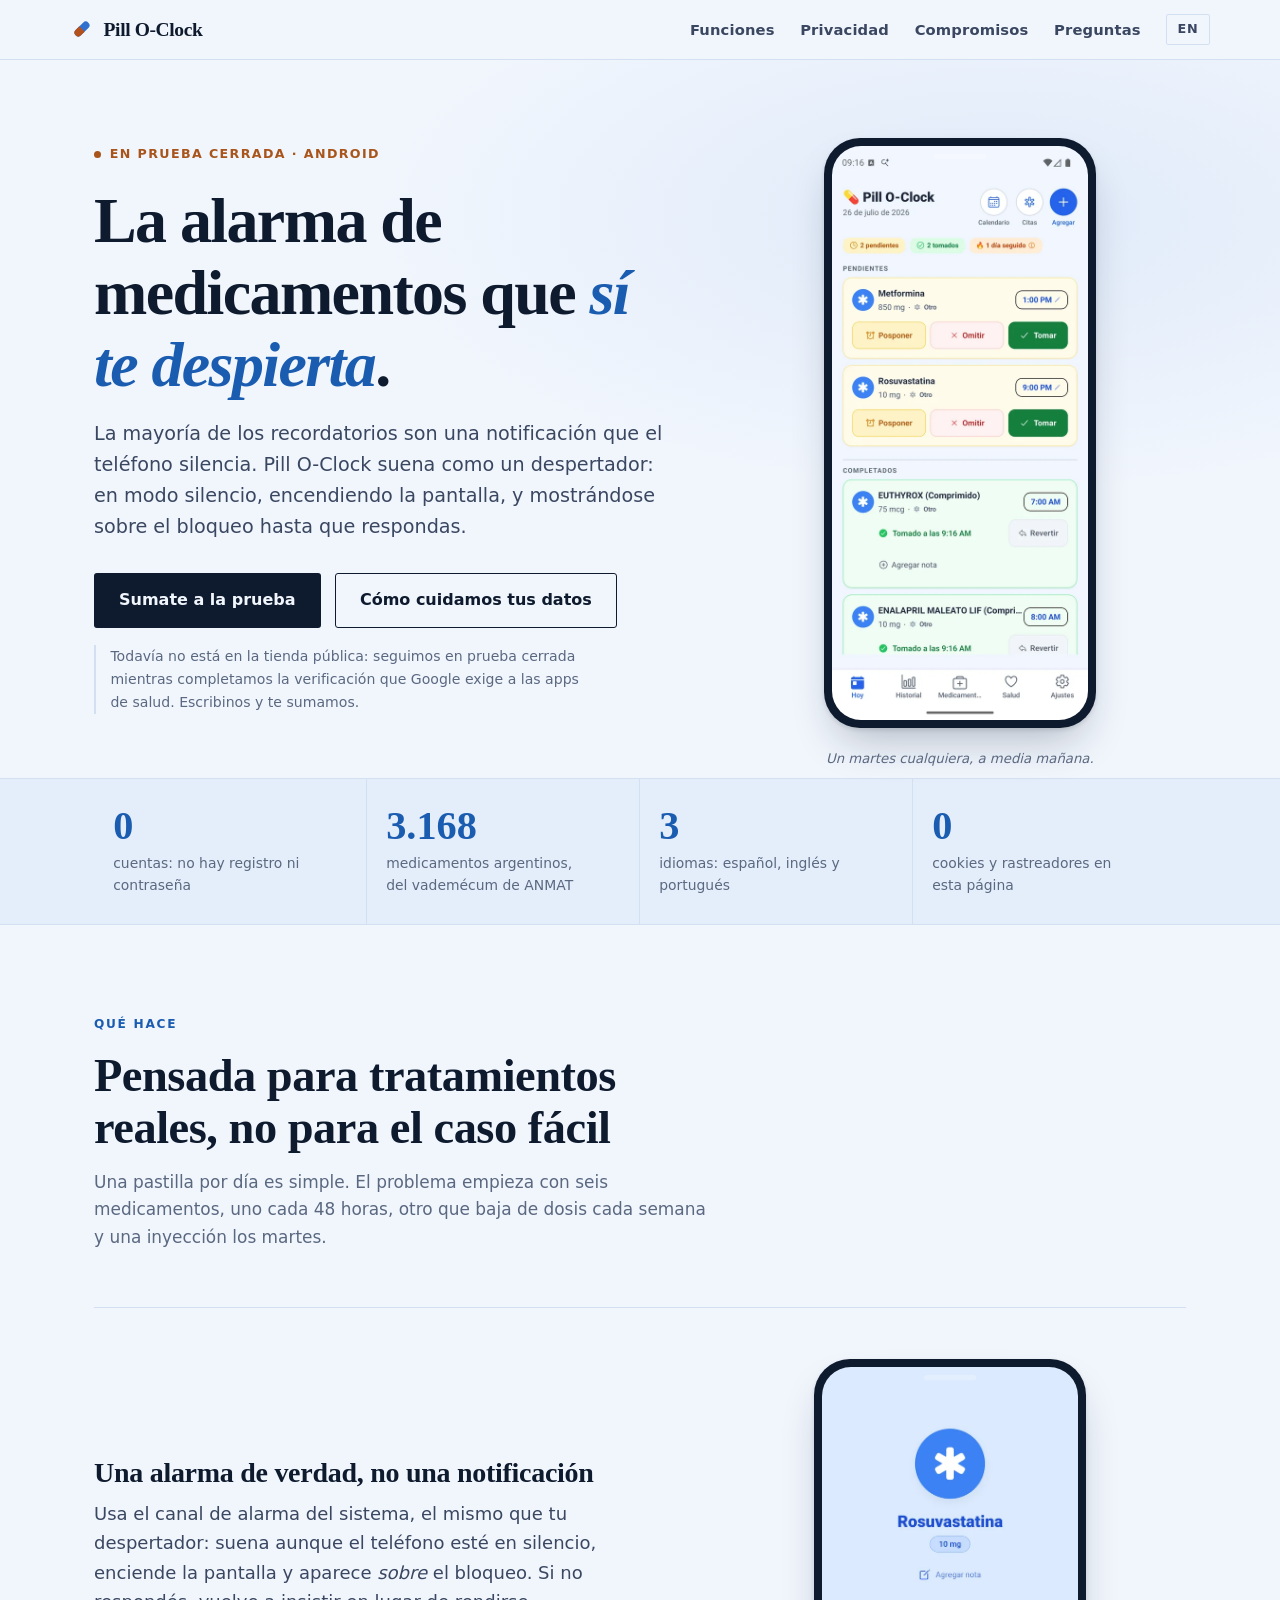
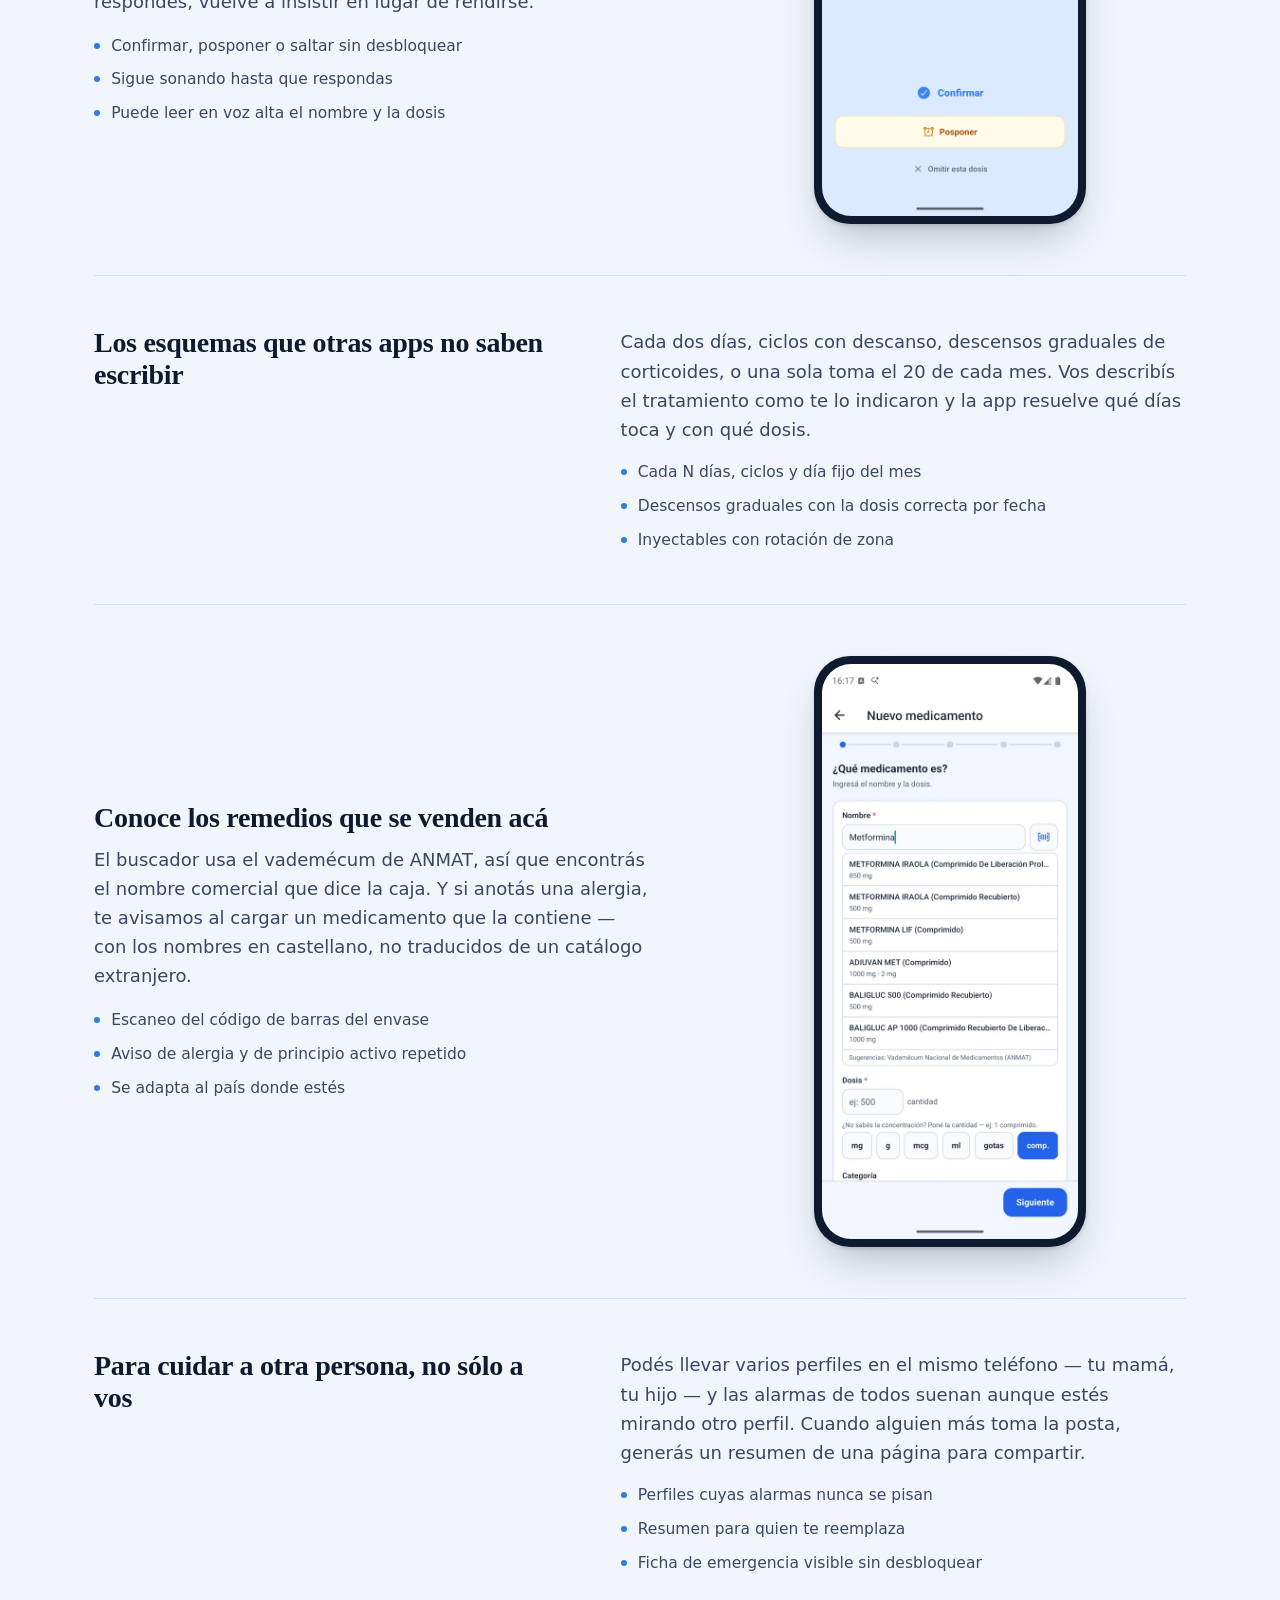
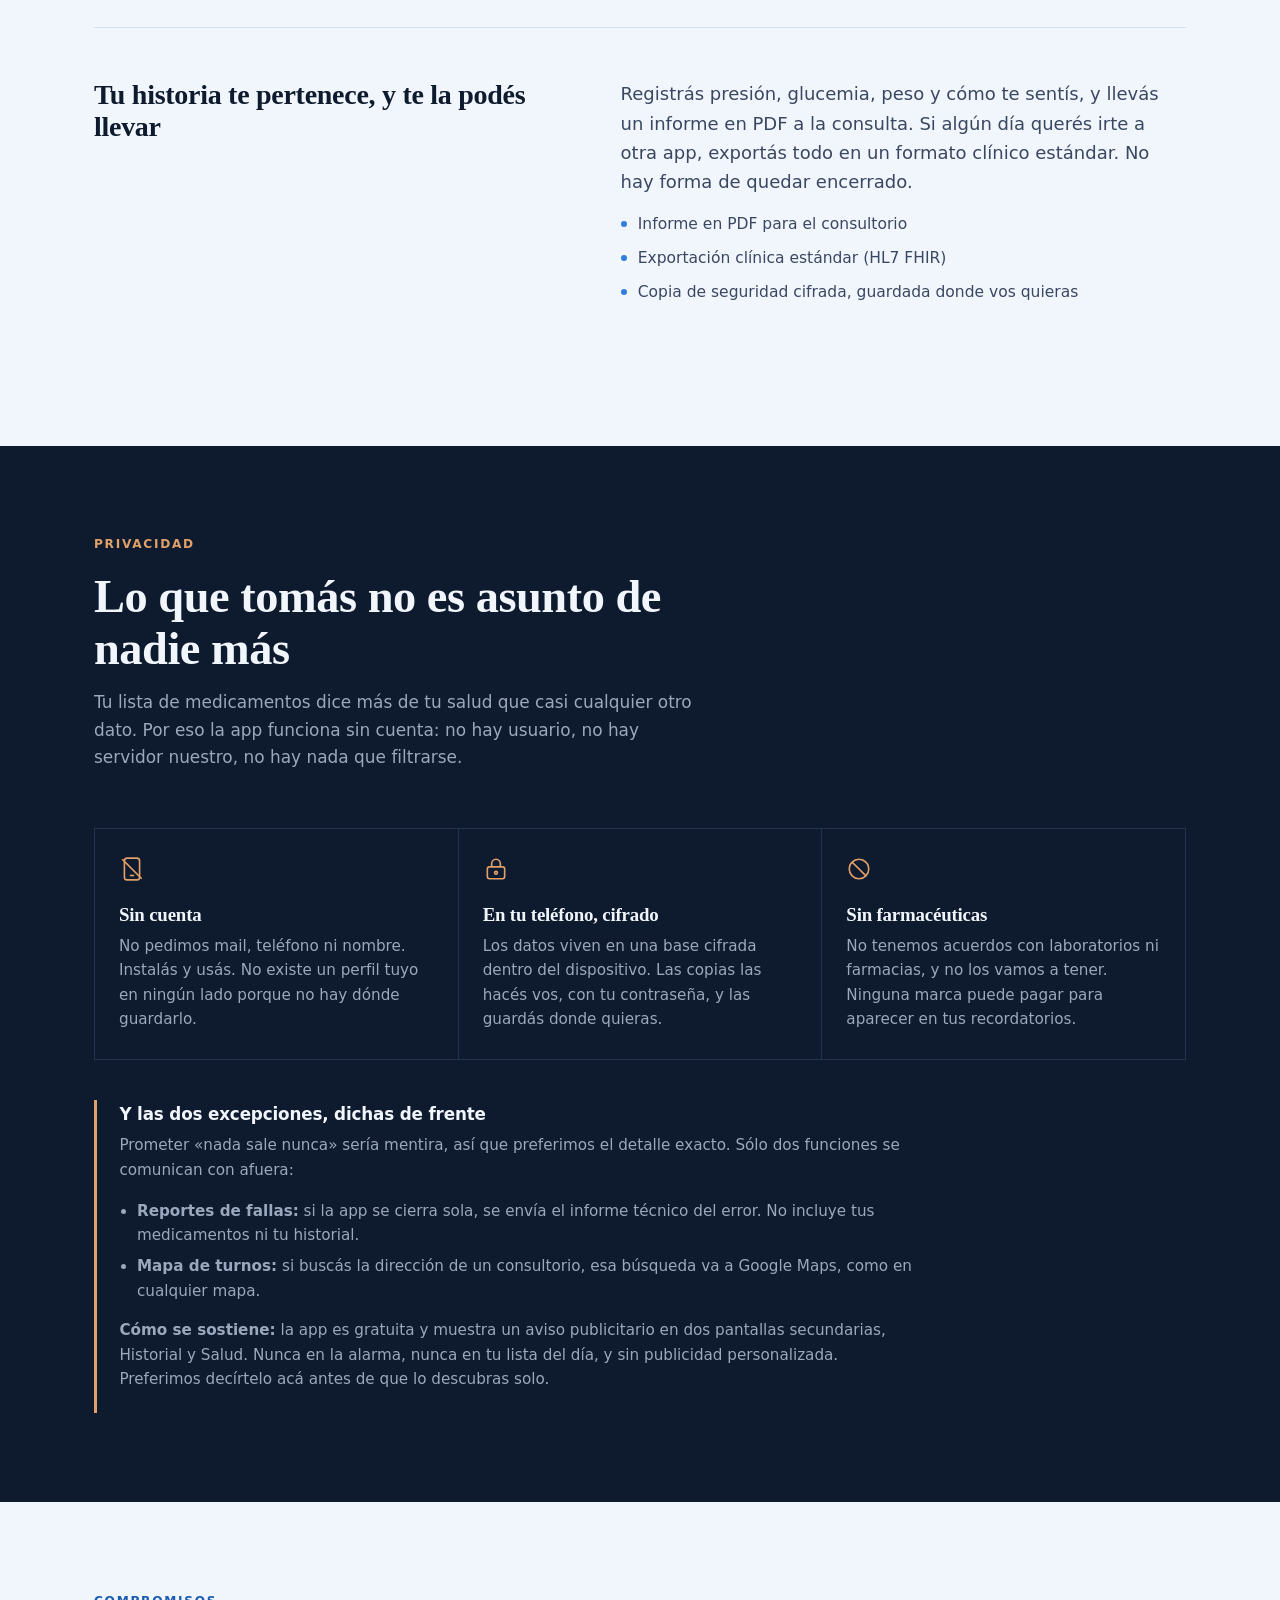
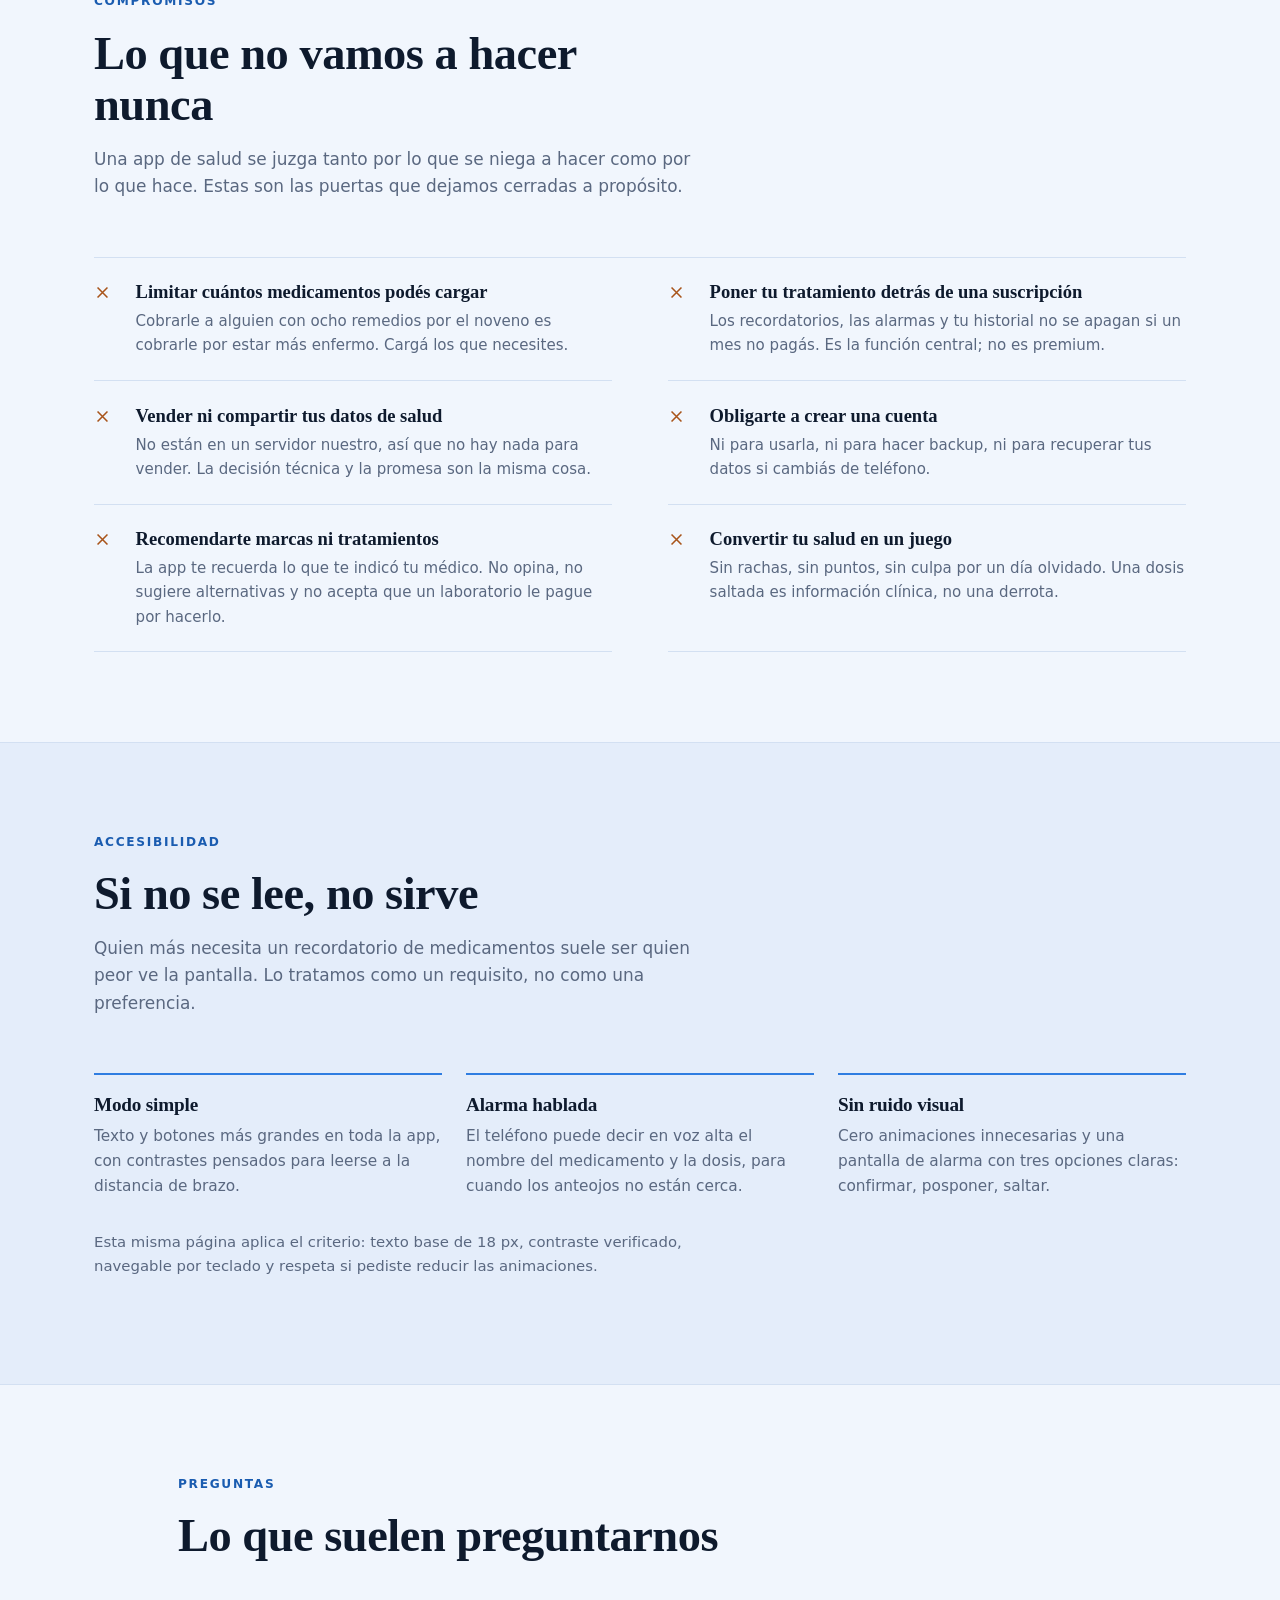
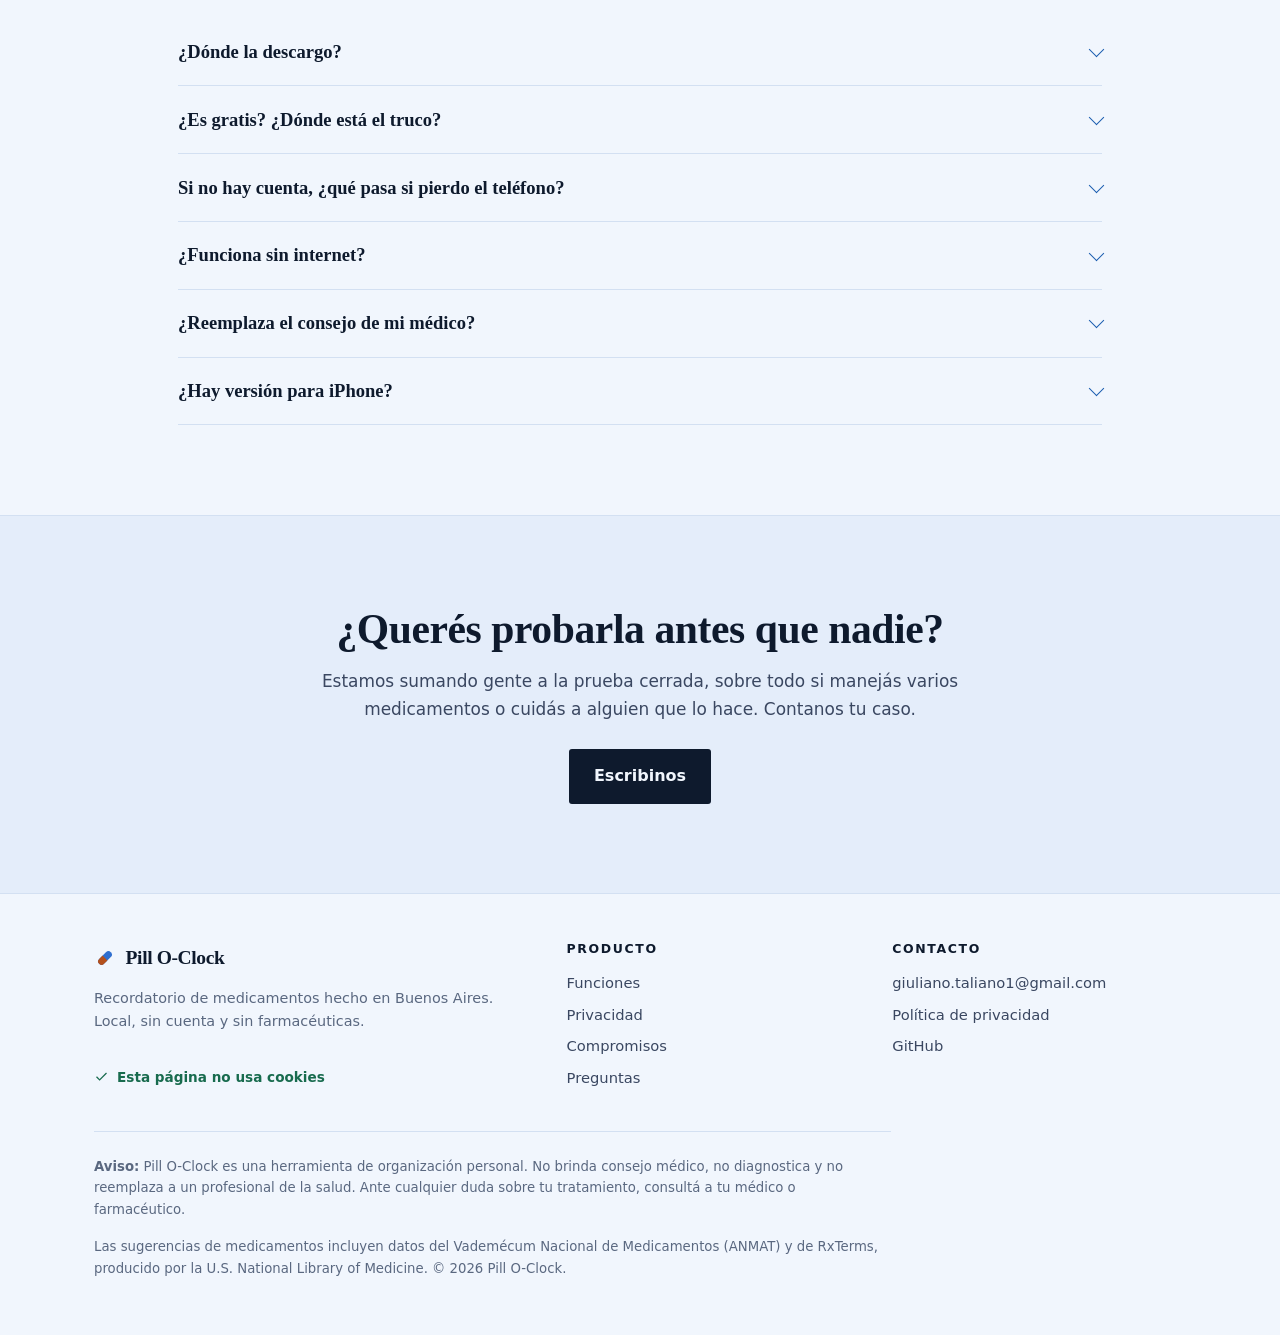
==== commit f9f7c823: "fix(web): auditoría visual — capturas deformadas, paleta y jerarquía Renderizado con Playwright/Chro" ====
--- a/pill-o-clock/index.html
+++ b/pill-o-clock/index.html
@@ -5,13 +5,13 @@
 <meta name="viewport" content="width=device-width, initial-scale=1" />
 <title>Pill O-Clock — La alarma de medicamentos que sí te despierta</title>
 <meta name="description" content="Recordatorio de medicamentos con alarma real: suena en silencio y se muestra sobre la pantalla bloqueada. Sin cuenta, sin nube, sin farmacéuticas. Catálogo argentino (ANMAT)." />
-<meta name="theme-color" content="#faf7f2" />
+<meta name="theme-color" content="#f1f6fd" />
 <meta name="color-scheme" content="light" />
 
 <!-- Inline SVG favicon: docs/ is the Pages root, so ../assets would resolve
      outside this site. Inlining also keeps third-party requests at zero,
      which is what makes the privacy claim below checkable rather than stated. -->
-<link rel="icon" href="data:image/svg+xml,%3Csvg xmlns='http://www.w3.org/2000/svg' viewBox='0 0 32 32'%3E%3Cg transform='rotate(-45 16 16)'%3E%3Crect x='4' y='11' width='24' height='10' rx='5' fill='%232f6fd0'/%3E%3Cpath d='M4 16a5 5 0 0 1 5-5h7v10H9a5 5 0 0 1-5-5z' fill='%23c2571f'/%3E%3C/g%3E%3C/svg%3E" />
+<link rel="icon" href="data:image/svg+xml,%3Csvg xmlns='http://www.w3.org/2000/svg' viewBox='0 0 32 32'%3E%3Cg transform='rotate(-45 16 16)'%3E%3Crect x='4' y='11' width='24' height='10' rx='5' fill='%232f6fd0'/%3E%3Cpath d='M4 16a5 5 0 0 1 5-5h7v10H9a5 5 0 0 1-5-5z' fill='%23a8541a'/%3E%3C/g%3E%3C/svg%3E" />
 
 <meta property="og:type" content="website" />
 <meta property="og:title" content="Pill O-Clock — La alarma de medicamentos que sí te despierta" />
@@ -32,29 +32,35 @@
 
    Two decisions drive everything visual here.
 
-   1. Warm paper, not cool grey. Health software defaults to a sterile
-      blue-white that reads as institutional. The paper tone plus a serif
-      display face is meant to read closer to a letter than to a dashboard —
-      this is a product about someone's daily routine, not an admin panel.
+   1. The colour comes from the product, not from a mood board. Paper, accent
+      and the one warm tone are sampled from the app's own screens, so the
+      screenshots sit on the page instead of fighting it. The serif display
+      against that clinical blue is the deliberate tension: a product about
+      somebody's daily routine, not an admin panel.
 
    2. The type is large on purpose. Base is 18px and body copy sits at
       1.05rem. The people this is built for manage several medications and
       are often over 65. A page that advertises a "modo simple" in 14px grey
       argues against itself. Every colour pair below clears WCAG AA.
    ══════════════════════════════════════════════════════════════════════ */
+/* Palette lifted from the product itself, not chosen in the abstract: the
+   page paper is the pale blue of the app's Today screen, the accent is the
+   exact blue of its buttons, and the amber appears only where the app already
+   uses it — a dose that is still pending. Site and app should read as one
+   thing, and the screenshots below sit on the page without clashing. */
 :root{
-  --paper:#faf7f2;         /* warm off-white */
-  --paper-2:#f3ede4;       /* recessed bands */
-  --card:#fffdfa;
-  --ink:#1a1714;           /* warm near-black */
-  --body:#4a4239;
-  --muted:#6d6357;
-  --rule:#e0d6c8;
-  --blue:#2f6fd0;          /* the app's brand blue, deepened for AA on paper */
-  --blue-deep:#1f4f9c;
-  --blue-wash:#e8f0fb;
-  --clay:#b4501c;          /* terracotta accent: numerals, marks, rules */
-  --clay-wash:#f7ece4;
+  --paper:#f1f6fd;         /* the app's screen background */
+  --paper-2:#e4edfa;       /* recessed bands */
+  --card:#ffffff;
+  --ink:#0e1a2d;           /* blue-black, matches the app's headings */
+  --body:#3a4761;
+  --muted:#5a6880;
+  --rule:#d3e0f2;
+  --blue:#2f7de1;          /* the app's button blue, unchanged */
+  --blue-deep:#1a5cb0;
+  --blue-wash:#dce9fb;
+  --amber:#a8541a;         /* the app's "pending dose" warm tone */
+  --amber-wash:#fdf1e0;
   --green:#186b4e;
   --serif:"Iowan Old Style","Palatino Linotype",Palatino,Georgia,"Times New Roman",serif;
   --sans:ui-sans-serif,system-ui,-apple-system,"Segoe UI",Roboto,"Helvetica Neue",Arial,sans-serif;
@@ -73,25 +79,29 @@
 h1,h2,h3,h4{font-family:var(--serif);color:var(--ink);line-height:1.12;font-weight:600;letter-spacing:-.01em}
 p{margin:0 0 1rem}
 a{color:var(--blue-deep)}
-:focus-visible{outline:2.5px solid var(--clay);outline-offset:3px;border-radius:4px}
-img{max-width:100%;display:block}
+:focus-visible{outline:2.5px solid var(--blue);outline-offset:3px;border-radius:4px}
+/* height:auto is load-bearing: the <img> carry width/height attributes (so the
+   browser reserves space and the layout doesn't jump), and without this the
+   height attribute is taken literally — the screenshots rendered ~80% taller
+   than their real aspect ratio. */
+img{max-width:100%;height:auto;display:block}
 .wrap{max-width:var(--maxw);margin:0 auto;padding:0 1.5rem}
 .skip{position:absolute;left:-999px;background:var(--ink);color:var(--paper);padding:.7rem 1rem;z-index:100}
 .skip:focus{left:0}
 
 /* ── Header ───────────────────────────────────────────────────────── */
-header{position:sticky;top:0;z-index:50;background:rgba(250,247,242,.9);backdrop-filter:blur(8px);border-bottom:1px solid var(--rule)}
+header{position:sticky;top:0;z-index:50;background:rgba(241,246,253,.92);backdrop-filter:blur(8px);border-bottom:1px solid var(--rule)}
 .nav{display:flex;align-items:center;gap:1rem;padding:.85rem 0}
 .brand{display:flex;align-items:center;gap:.6rem;text-decoration:none;color:var(--ink);
        font-family:var(--serif);font-size:1.22rem;font-weight:600;letter-spacing:-.02em}
 .brand svg{flex:none}
 .nav-links{margin-left:auto;display:flex;gap:1.6rem;align-items:center}
 .nav-links a{color:var(--body);text-decoration:none;font-size:.92rem;font-weight:600;letter-spacing:.01em}
-.nav-links a:hover{color:var(--clay)}
+.nav-links a:hover{color:var(--blue-deep)}
 @media (max-width:820px){.nav-links a[data-opt]{display:none}}
 .lang{border:1.5px solid var(--rule);background:transparent;color:var(--body);font:inherit;font-size:.8rem;
       font-weight:700;letter-spacing:.06em;padding:.28rem .65rem;border-radius:2px;cursor:pointer}
-.lang:hover{border-color:var(--clay);color:var(--clay)}
+.lang:hover{border-color:var(--blue);color:var(--blue-deep)}
 
 /* ── Hero ─────────────────────────────────────────────────────────── */
 .hero{padding:clamp(2.5rem,6vw,5rem) 0 clamp(2rem,4vw,3rem);position:relative}
@@ -100,29 +110,28 @@
 .hero-grid{position:relative;display:grid;gap:clamp(2.5rem,5vw,4rem);align-items:center;grid-template-columns:1fr}
 @media (min-width:940px){.hero-grid{grid-template-columns:1.12fr .88fr}}
 .eyebrow{display:inline-flex;align-items:center;gap:.55rem;font-size:.79rem;font-weight:700;
-  letter-spacing:.11em;text-transform:uppercase;color:var(--clay);margin-bottom:1.3rem}
-.eyebrow::before{content:"";width:7px;height:7px;border-radius:50%;background:var(--clay)}
+  letter-spacing:.11em;text-transform:uppercase;color:var(--amber);margin-bottom:1.3rem}
+.eyebrow::before{content:"";width:7px;height:7px;border-radius:50%;background:var(--amber)}
 h1{font-size:clamp(2.4rem,1.3rem + 4.2vw,4rem);margin-bottom:1.1rem;letter-spacing:-.025em}
-h1 em{font-style:italic;color:var(--clay)}
+h1 em{font-style:italic;color:var(--blue-deep)}
 .lede{font-size:clamp(1.06rem,1rem + .4vw,1.2rem);max-width:33em;color:var(--body)}
 .cta-row{display:flex;flex-wrap:wrap;gap:.9rem;margin-top:1.9rem;align-items:center}
 .btn{display:inline-flex;align-items:center;gap:.55rem;font:inherit;font-weight:650;font-size:1rem;
   padding:.85rem 1.5rem;border-radius:3px;text-decoration:none;border:1.5px solid transparent;cursor:pointer}
 .btn-solid{background:var(--ink);color:var(--paper)}
-.btn-solid:hover{background:var(--clay)}
+.btn-solid:hover{background:var(--blue-deep)}
 .btn-line{border-color:var(--ink);color:var(--ink)}
-.btn-line:hover{border-color:var(--clay);color:var(--clay)}
+.btn-line:hover{border-color:var(--blue);color:var(--blue-deep)}
 .cta-note{font-size:.88rem;color:var(--muted);margin-top:1.1rem;max-width:36em;
   border-left:2px solid var(--rule);padding-left:.9rem}
 
 /* ── Device frame ─────────────────────────────────────────────────── */
 .stage{display:flex;justify-content:center;position:relative}
-.phone{position:relative;width:min(272px,74vw);flex:none;background:#16130f;border-radius:36px;padding:8px;
-  box-shadow:0 2px 4px rgba(26,23,20,.14),0 26px 50px -12px rgba(26,23,20,.34)}
+.phone{position:relative;width:min(272px,74vw);flex:none;background:#0e1a2d;border-radius:36px;padding:8px;
+  box-shadow:0 2px 4px rgba(14,26,45,.12),0 22px 44px -14px rgba(14,26,45,.30)}
 .phone img{border-radius:29px;width:100%}
 .phone::after{content:"";position:absolute;top:16px;left:50%;transform:translateX(-50%);
   width:52px;height:5px;border-radius:99px;background:rgba(255,255,255,.24)}
-.tilt{transform:rotate(-2.2deg)}
 .stage figcaption{position:absolute;bottom:-2.6rem;left:0;right:0;text-align:center;
   font-size:.83rem;color:var(--muted);font-style:italic}
 
@@ -136,47 +145,55 @@
 .stat:nth-child(-n+2){border-bottom:1px solid var(--rule)}
 @media (min-width:800px){.stat{border-bottom:0!important}}
 .stat b{display:block;font-family:var(--serif);font-size:clamp(1.9rem,1.4rem + 1.4vw,2.6rem);
-  color:var(--clay);font-weight:600;line-height:1;margin-bottom:.35rem}
+  color:var(--blue-deep);font-weight:600;line-height:1;margin-bottom:.35rem}
 .stat span{font-size:.87rem;color:var(--muted);display:block;max-width:22ch}
 
 /* ── Section scaffolding ──────────────────────────────────────────── */
 section{padding:clamp(3.5rem,7vw,6rem) 0}
+/* Sticky header would otherwise sit on top of the heading you just jumped to. */
+section[id],div[id]{scroll-margin-top:5rem}
 .head{max-width:34em;margin-bottom:clamp(2.5rem,5vw,3.5rem)}
 .head h2{font-size:clamp(1.9rem,1.3rem + 2.2vw,2.9rem);margin-bottom:.9rem}
 .head p{font-size:1.06rem;color:var(--muted)}
 .tag{display:block;font-family:var(--sans);font-size:.76rem;font-weight:700;letter-spacing:.14em;
-  text-transform:uppercase;color:var(--clay);margin-bottom:1rem}
+  text-transform:uppercase;color:var(--blue-deep);margin-bottom:1rem}
 
 /* Numbered feature rows — the numeral is the visual anchor, not an icon. */
-.feat{display:grid;gap:2rem;padding:clamp(2rem,4vw,3rem) 0;border-top:1px solid var(--rule);
-  grid-template-columns:1fr;align-items:start}
+.feat{display:grid;gap:2rem;padding:clamp(2.2rem,4vw,3.2rem) 0;border-top:1px solid var(--rule);
+  grid-template-columns:1fr;align-items:center}
 @media (min-width:900px){
-  .feat{grid-template-columns:4.5rem 1fr;column-gap:2rem}
-  .feat.with-art{grid-template-columns:4.5rem 1.15fr .85fr;column-gap:3rem;align-items:center}
+  /* Text is given the wider half; the screenshot supports it, it does not lead. */
+  .feat.with-art{grid-template-columns:1.08fr .92fr;column-gap:clamp(2.5rem,5vw,4.5rem)}
+  /* Rows without a screenshot split heading from body so they use the full
+     measure instead of leaving the right half of the page empty. */
+  .feat:not(.with-art)>div{display:grid;grid-template-columns:minmax(0,.9fr) minmax(0,1.1fr);
+    column-gap:clamp(2.5rem,5vw,4.5rem);align-items:start}
+  .feat:not(.with-art)>div>h3{grid-column:1;grid-row:1/span 3;margin:0}
+  .feat:not(.with-art)>div>p{grid-column:2;grid-row:1}
+  .feat:not(.with-art)>div>.pts{grid-column:2;grid-row:2;margin-top:0}
 }
-.num{font-family:var(--serif);font-size:2.6rem;color:var(--clay);opacity:.42;line-height:1;font-weight:600}
 .feat h3{font-size:clamp(1.35rem,1.15rem + .8vw,1.75rem);margin-bottom:.7rem}
 .feat p{color:var(--body)}
 .pts{list-style:none;margin-top:1.1rem;display:grid;gap:.55rem}
 .pts li{display:flex;gap:.7rem;align-items:baseline;font-size:.97rem}
-.pts li::before{content:"";width:6px;height:6px;flex:none;background:var(--clay);
+.pts li::before{content:"";width:6px;height:6px;flex:none;background:var(--blue);
   border-radius:50%;transform:translateY(-2px)}
 
 /* ── Privacy: inverted block for contrast against all the paper ───── */
-.dark{background:var(--ink);color:#ddd5c9}
+.dark{background:var(--ink);color:#c3cede}
 .dark h2,.dark h3{color:var(--paper)}
-.dark .tag{color:#e79a63}
-.dark .head p{color:#b9ae9f}
+.dark .tag{color:#e0a06a}
+.dark .head p{color:#9aa8bd}
 .dark a{color:#9dc2f2}
-.pgrid{display:grid;gap:1px;background:#332d26;border:1px solid #332d26;margin-top:.5rem}
+.pgrid{display:grid;gap:1px;background:#22344d;border:1px solid #22344d;margin-top:.5rem}
 @media (min-width:840px){.pgrid{grid-template-columns:repeat(3,1fr)}}
 .pcell{background:var(--ink);padding:1.7rem 1.5rem}
-.pcell svg{color:#e79a63;margin-bottom:.9rem}
+.pcell svg{color:#e0a06a;margin-bottom:.9rem}
 .pcell h3{font-size:1.18rem;margin-bottom:.5rem}
-.pcell p{font-size:.95rem;color:#b9ae9f;margin:0}
-.note{margin-top:2.5rem;border-left:3px solid #e79a63;padding:.3rem 0 .3rem 1.4rem;max-width:46em}
+.pcell p{font-size:.95rem;color:#9aa8bd;margin:0}
+.note{margin-top:2.5rem;border-left:3px solid #e0a06a;padding:.3rem 0 .3rem 1.4rem;max-width:46em}
 .note h3{font-size:1.05rem;margin-bottom:.6rem;font-family:var(--sans);font-weight:700}
-.note p,.note li{font-size:.95rem;color:#b9ae9f}
+.note p,.note li{font-size:.95rem;color:#9aa8bd}
 .note ul{margin:.6rem 0 0 1.1rem}
 .note li{margin-bottom:.4rem}
 
@@ -184,14 +201,14 @@
 .mani{display:grid;gap:0;border-top:1px solid var(--rule)}
 @media (min-width:860px){.mani{grid-template-columns:1fr 1fr;column-gap:3.5rem}}
 .mrow{display:grid;grid-template-columns:1.6rem 1fr;gap:1rem;padding:1.4rem 0;border-bottom:1px solid var(--rule);align-items:start}
-.mrow svg{color:var(--clay);margin-top:.25rem}
+.mrow svg{color:var(--amber);margin-top:.25rem}
 .mrow b{display:block;font-family:var(--serif);font-size:1.16rem;color:var(--ink);font-weight:600;margin-bottom:.3rem;line-height:1.3}
 .mrow span{font-size:.94rem;color:var(--muted);display:block}
 
 /* ── Access cards ─────────────────────────────────────────────────── */
 .acards{display:grid;gap:1.5rem;grid-template-columns:1fr}
 @media (min-width:820px){.acards{grid-template-columns:repeat(3,1fr)}}
-.acard{border-top:2px solid var(--clay);padding-top:1.2rem}
+.acard{border-top:2px solid var(--blue);padding-top:1.2rem}
 .acard h3{font-size:1.2rem;margin-bottom:.5rem}
 .acard p{font-size:.96rem;color:var(--muted);margin:0}
 
@@ -201,7 +218,7 @@
   padding:1.15rem 0;font-family:var(--serif);font-size:1.16rem;color:var(--ink);font-weight:600}
 summary::-webkit-details-marker{display:none}
 summary::after{content:"";flex:none;width:11px;height:11px;margin-top:.45rem;
-  border-right:1.5px solid var(--clay);border-bottom:1.5px solid var(--clay);transform:rotate(45deg)}
+  border-right:1.5px solid var(--blue-deep);border-bottom:1.5px solid var(--blue-deep);transform:rotate(45deg)}
 details[open] summary::after{transform:rotate(-135deg)}
 details div{padding:0 0 1.3rem;max-width:44em;font-size:.99rem}
 
@@ -216,7 +233,7 @@
   color:var(--ink);margin-bottom:.9rem;font-weight:700}
 footer ul{list-style:none;display:grid;gap:.5rem}
 footer a{color:var(--body);text-decoration:none}
-footer a:hover{color:var(--clay);text-decoration:underline}
+footer a:hover{color:var(--blue-deep);text-decoration:underline}
 .nocookie{display:inline-flex;align-items:center;gap:.5rem;margin-top:1rem;font-size:.85rem;
   color:var(--green);font-weight:650}
 .legal{margin-top:2.5rem;padding-top:1.5rem;border-top:1px solid var(--rule);font-size:.83rem;max-width:60em}
@@ -262,7 +279,7 @@
         mientras completamos la verificación que Google exige a las apps de salud. Escribinos y te sumamos.</p>
     </div>
     <figure class="stage">
-      <div class="phone tilt">
+      <div class="phone">
         <img src="img/hoy.webp" width="540" height="1212" alt="Pantalla principal de Pill O-Clock: 2 dosis pendientes y 2 tomadas, con Metformina 850 mg a las 13:00 y Rosuvastatina 10 mg a las 21:00 por tomar." />
       </div>
       <figcaption data-i="cap1">Un martes cualquiera, a media mañana.</figcaption>
@@ -291,7 +308,6 @@
     </div>
 
     <div class="feat with-art">
-      <div class="num" aria-hidden="true">01</div>
       <div>
         <h3 data-i="f1h">Una alarma de verdad, no una notificación</h3>
         <p data-i="f1p">Usa el canal de alarma del sistema, el mismo que tu despertador: suena aunque el
@@ -312,7 +328,6 @@
     </div>
 
     <div class="feat">
-      <div class="num" aria-hidden="true">02</div>
       <div>
         <h3 data-i="f2h">Los esquemas que otras apps no saben escribir</h3>
         <p data-i="f2p">Cada dos días, ciclos con descanso, descensos graduales de corticoides, o una sola
@@ -327,7 +342,6 @@
     </div>
 
     <div class="feat with-art">
-      <div class="num" aria-hidden="true">03</div>
       <div>
         <h3 data-i="f3h">Conoce los remedios que se venden acá</h3>
         <p data-i="f3p">El buscador usa el vademécum de ANMAT, así que encontrás el nombre comercial que
@@ -348,7 +362,6 @@
     </div>
 
     <div class="feat">
-      <div class="num" aria-hidden="true">04</div>
       <div>
         <h3 data-i="f4h">Para cuidar a otra persona, no sólo a vos</h3>
         <p data-i="f4p">Podés llevar varios perfiles en el mismo teléfono — tu mamá, tu hijo — y las alarmas
@@ -363,7 +376,6 @@
     </div>
 
     <div class="feat">
-      <div class="num" aria-hidden="true">05</div>
       <div>
         <h3 data-i="f5h">Tu historia te pertenece, y te la podés llevar</h3>
         <p data-i="f5p">Registrás presión, glucemia, peso y cómo te sentís, y llevás un informe en PDF a la
@@ -423,7 +435,7 @@
       </ul>
       <p style="margin-top:.9rem" data-i="d5"><strong>Cómo se sostiene:</strong> la app es gratuita y muestra
         un aviso publicitario en dos pantallas secundarias, Historial y Salud. Nunca en la alarma, nunca en
-        tu lista del día, y sin publicidad personalizada. Prefer&iacute;mos decírtelo acá antes de que lo
+        tu lista del día, y sin publicidad personalizada. Preferimos decírtelo acá antes de que lo
         descubras solo.</p>
     </div>
   </div>
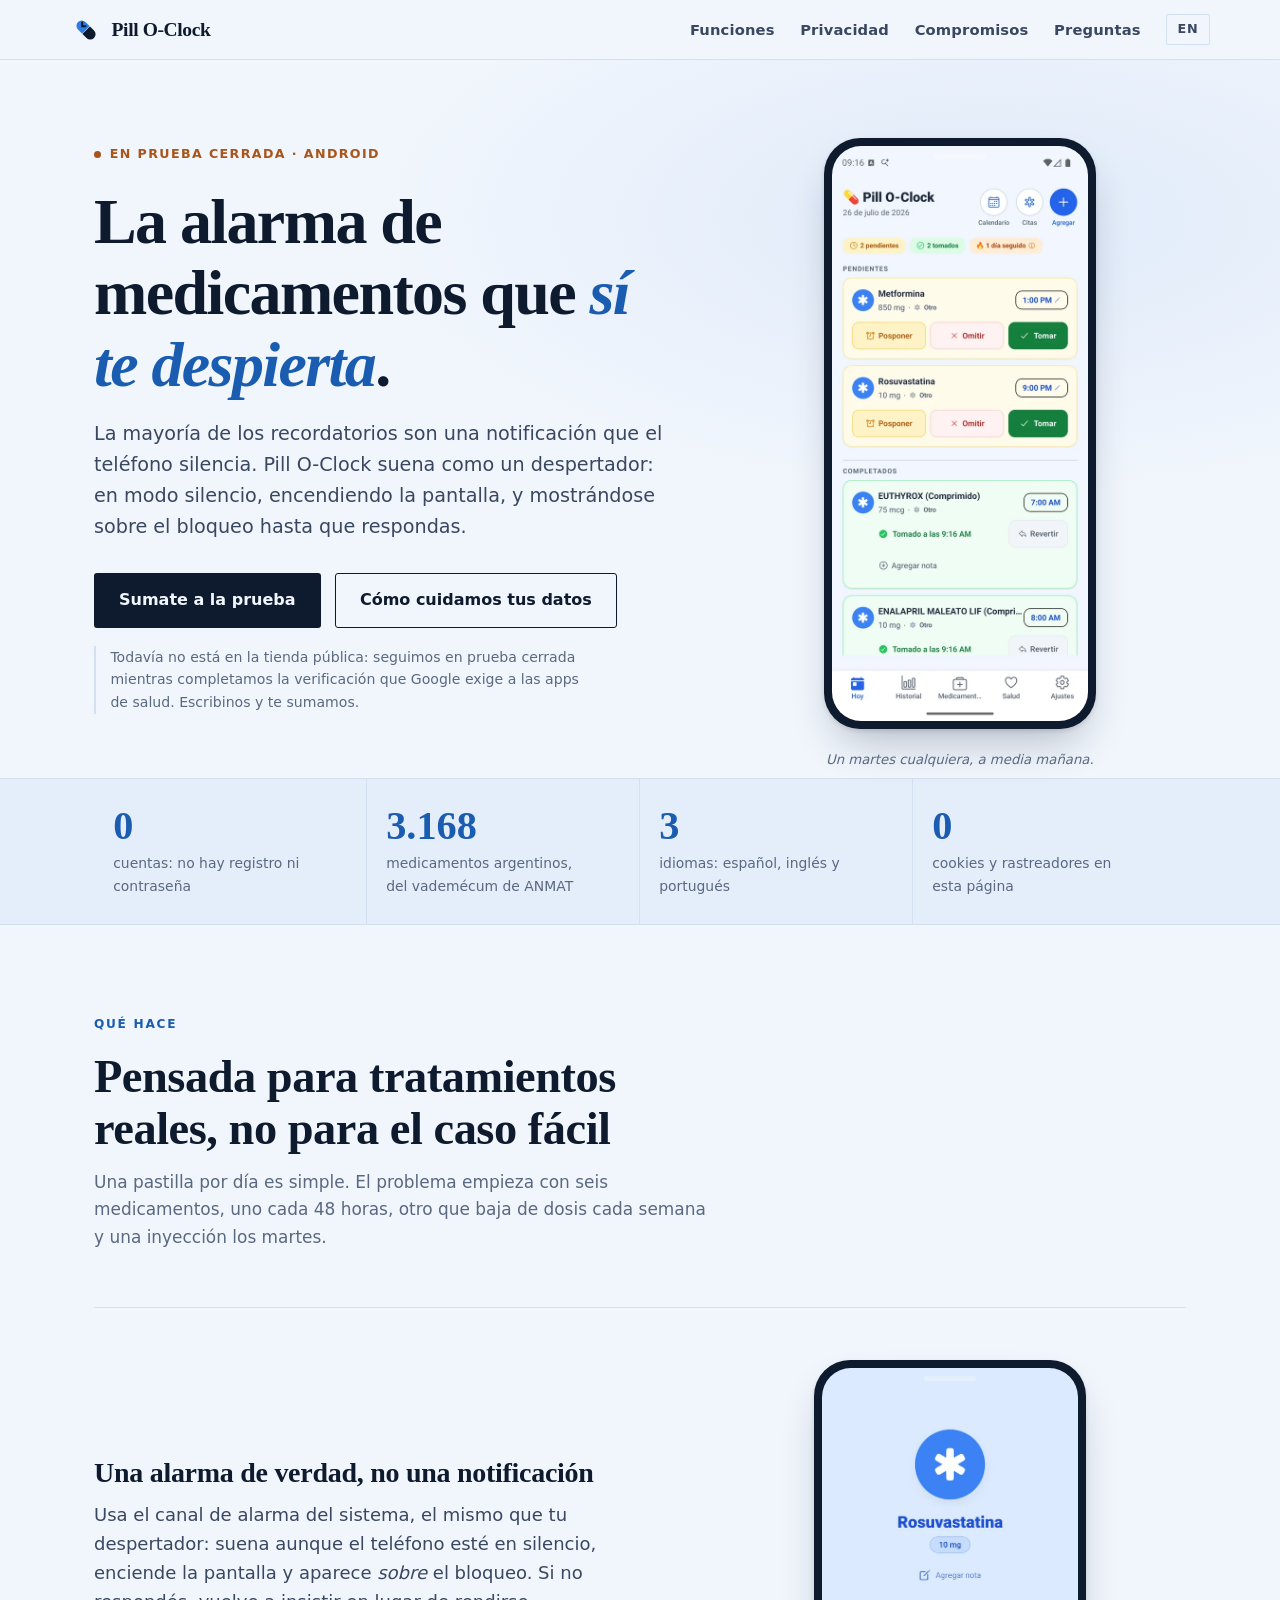
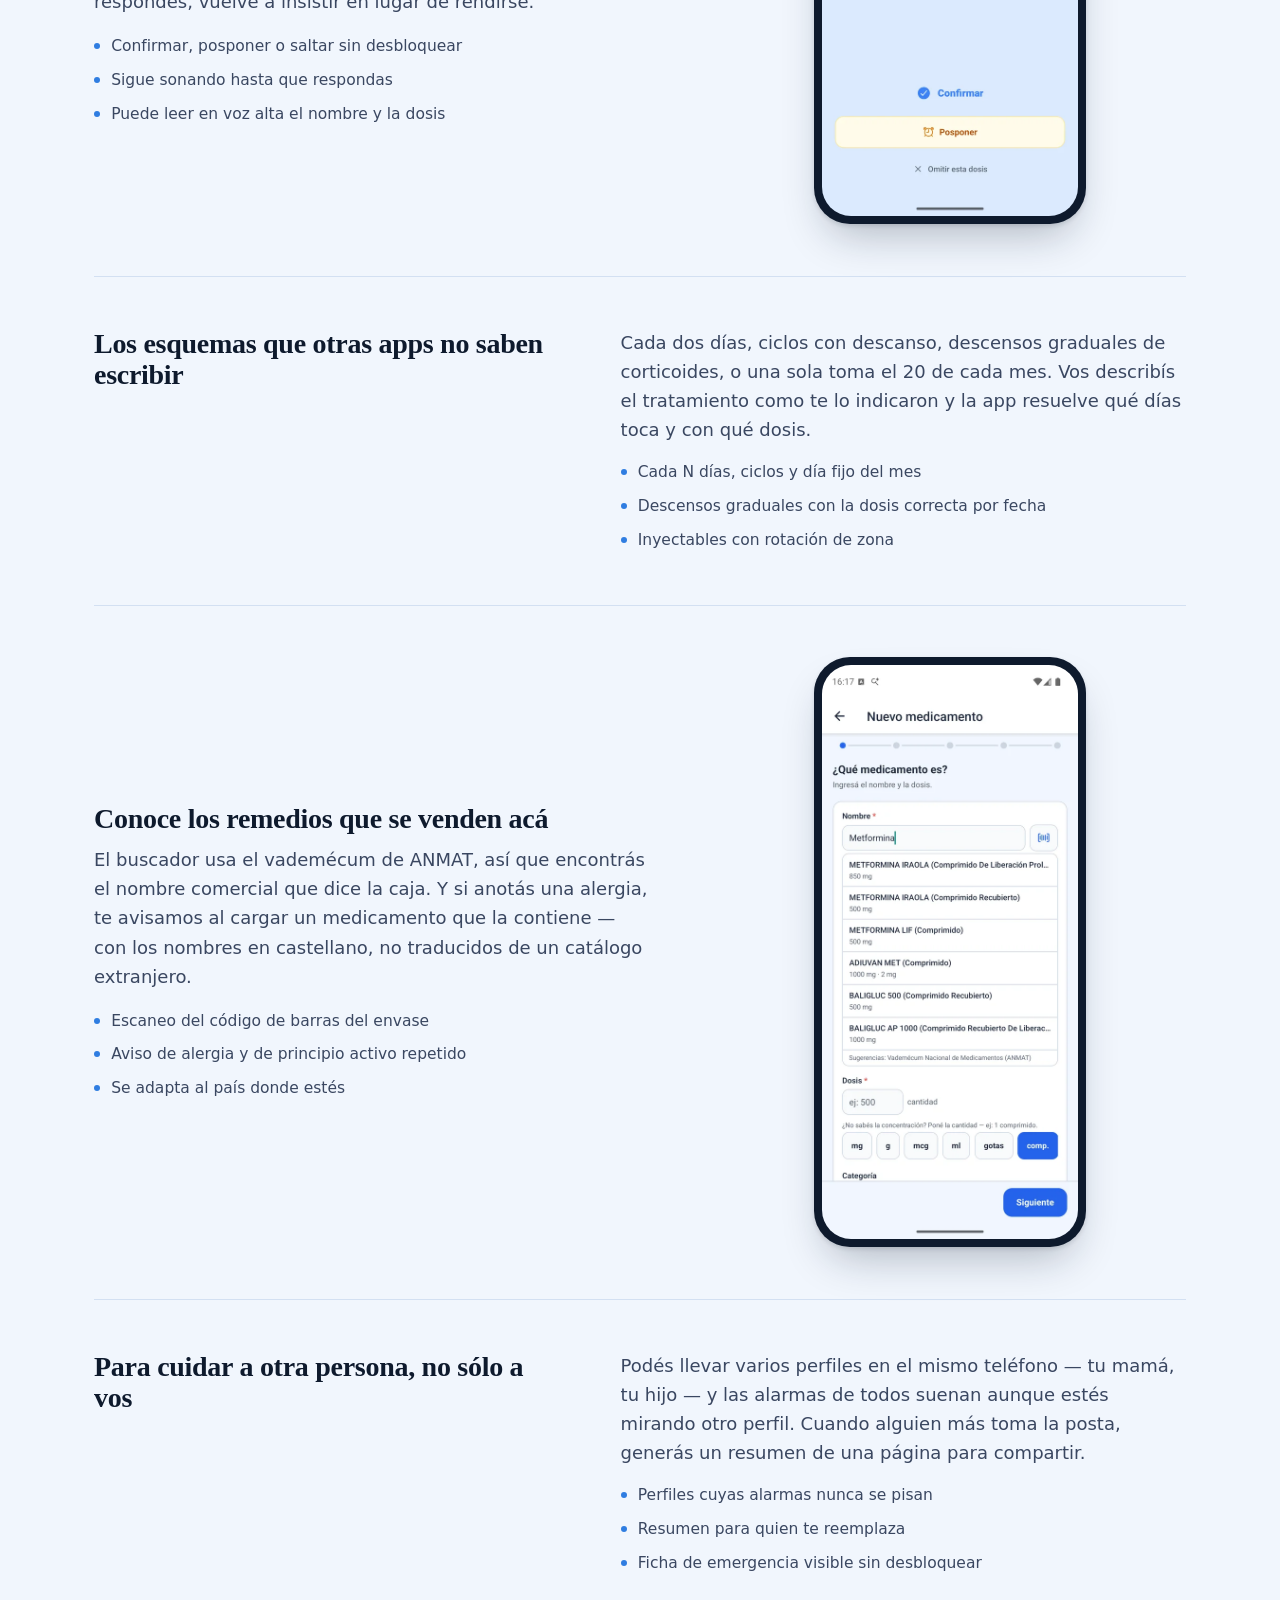
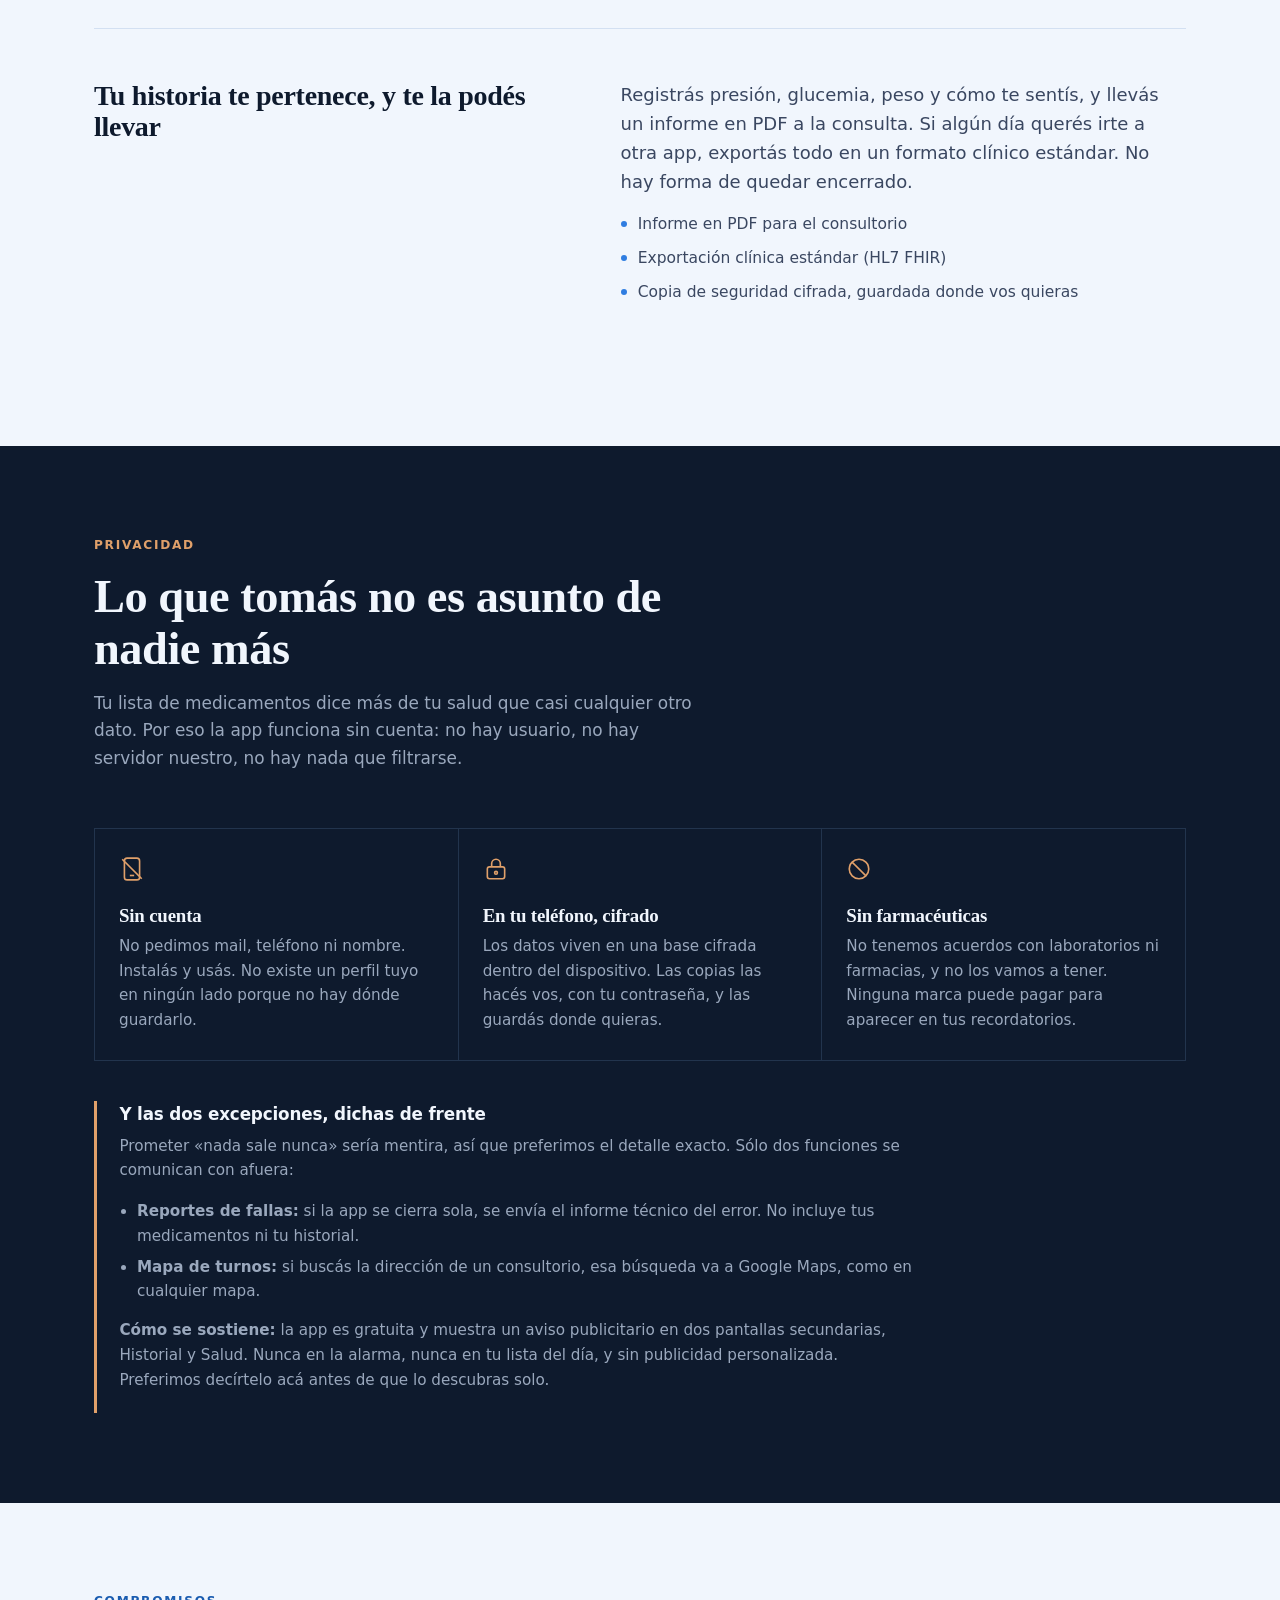
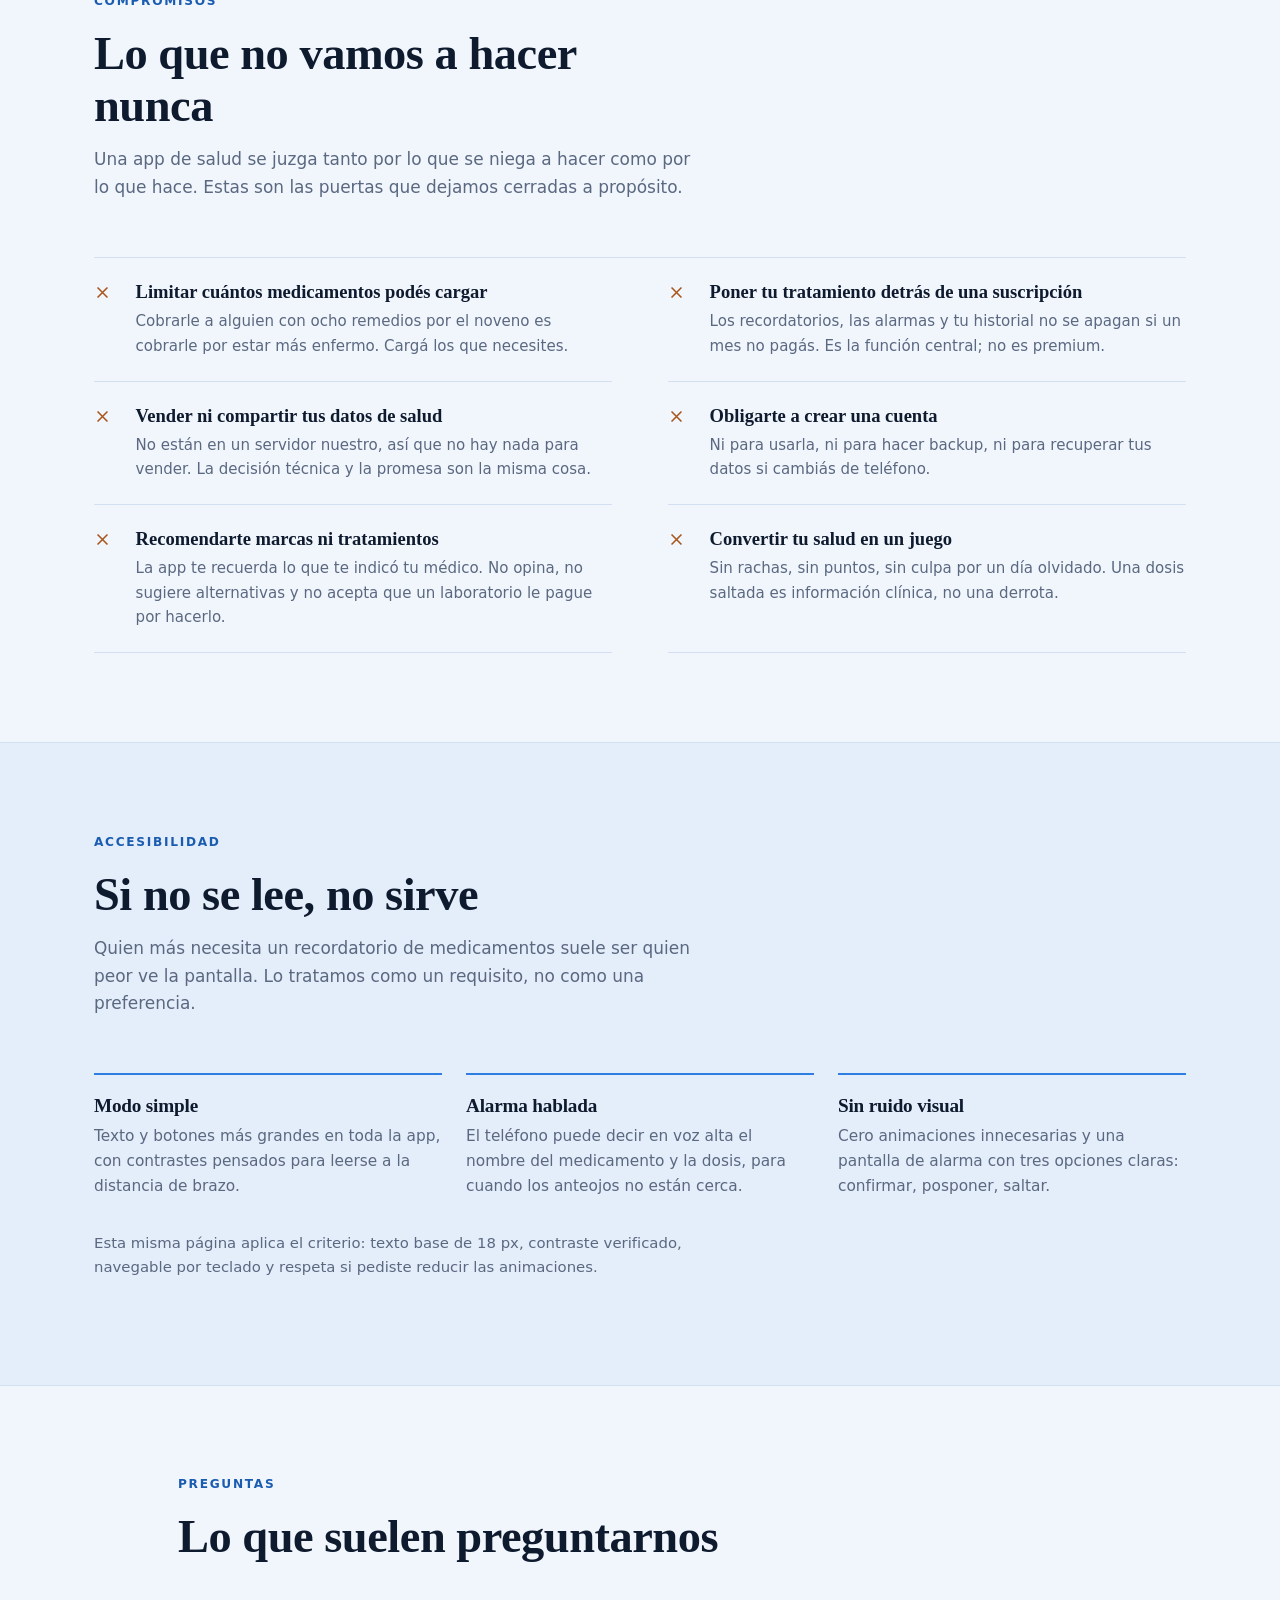
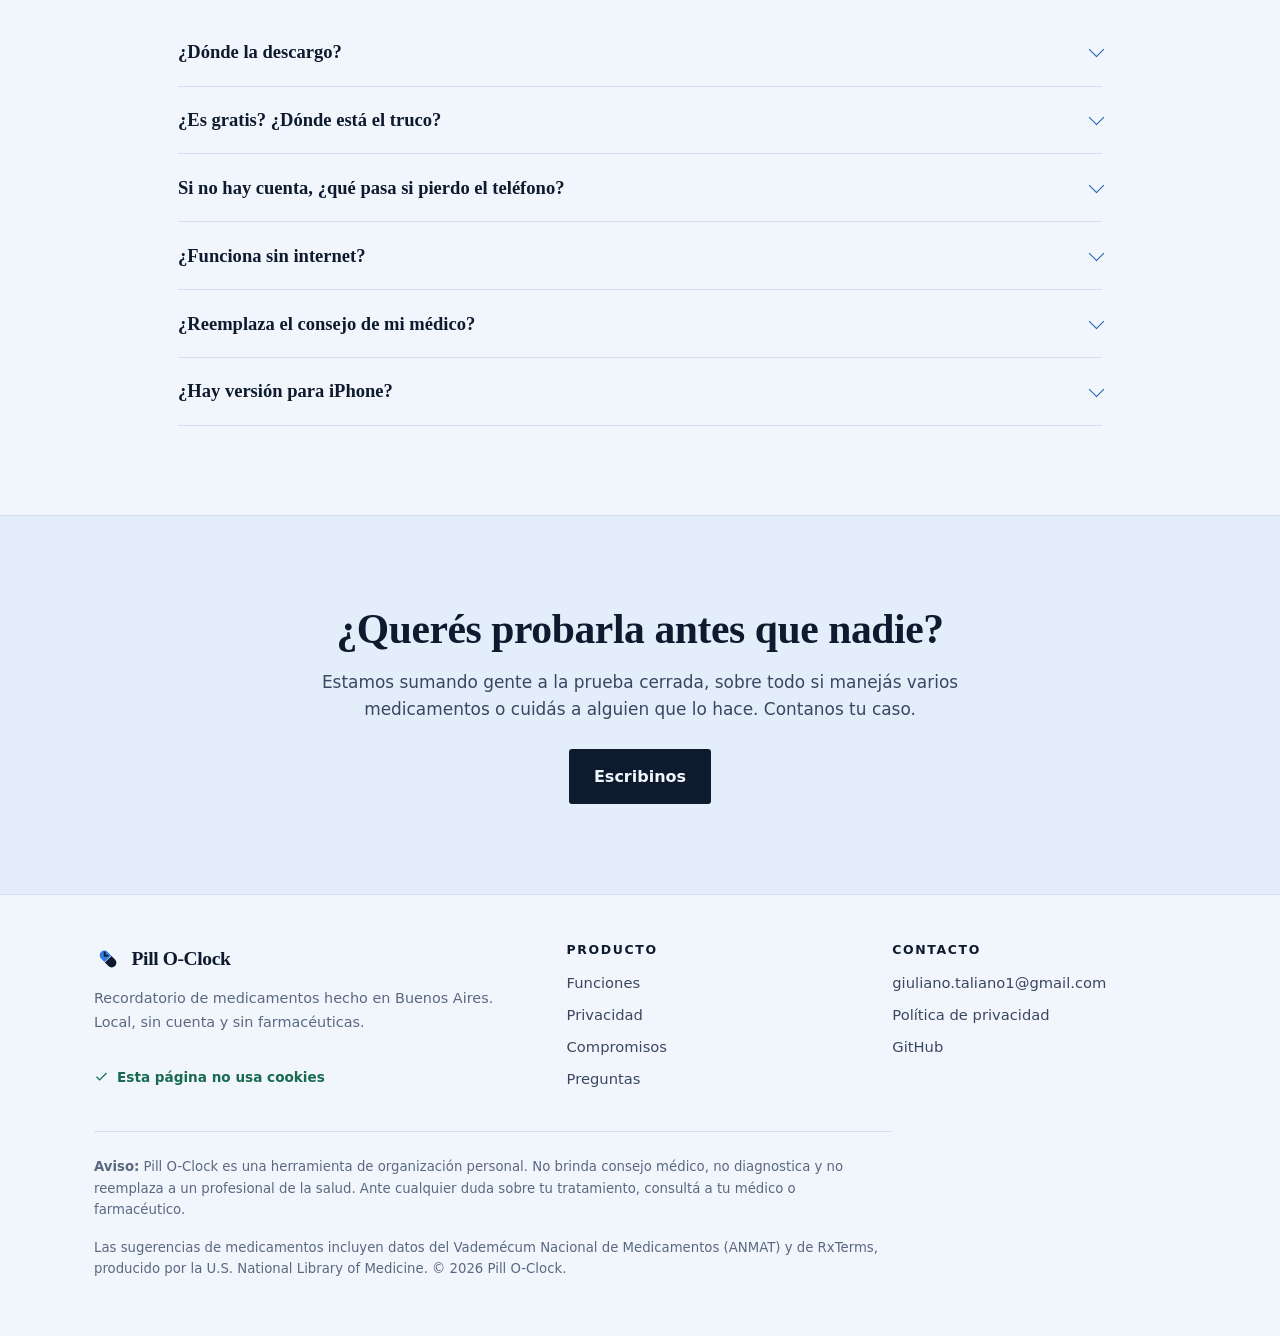
==== commit 61376fe3: "feat(marca): símbolo propio en lugar del emoji, y un solo sistema de íconos El logo de la app era el" ====
--- a/pill-o-clock/index.html
+++ b/pill-o-clock/index.html
@@ -11,7 +11,7 @@
 <!-- Inline SVG favicon: docs/ is the Pages root, so ../assets would resolve
      outside this site. Inlining also keeps third-party requests at zero,
      which is what makes the privacy claim below checkable rather than stated. -->
-<link rel="icon" href="data:image/svg+xml,%3Csvg xmlns='http://www.w3.org/2000/svg' viewBox='0 0 32 32'%3E%3Cg transform='rotate(-45 16 16)'%3E%3Crect x='4' y='11' width='24' height='10' rx='5' fill='%232f6fd0'/%3E%3Cpath d='M4 16a5 5 0 0 1 5-5h7v10H9a5 5 0 0 1-5-5z' fill='%23a8541a'/%3E%3C/g%3E%3C/svg%3E" />
+<link rel="icon" href="data:image/svg+xml,%3Csvg xmlns='http://www.w3.org/2000/svg' viewBox='0 0 48 48'%3E%3Cdefs%3E%3CclipPath id='c'%3E%3Crect x='7' y='16' width='34' height='16' rx='8' transform='rotate(45 24 24)'/%3E%3C/clipPath%3E%3C/defs%3E%3Cg clip-path='url(%23c)'%3E%3Crect x='5' y='13' width='18.6' height='22' fill='%232f7de1' transform='rotate(45 24 24)'/%3E%3Crect x='24.4' y='13' width='18.6' height='22' fill='%230e1a2d' transform='rotate(45 24 24)'/%3E%3C/g%3E%3C/svg%3E" />
 
 <meta property="og:type" content="website" />
 <meta property="og:title" content="Pill O-Clock — La alarma de medicamentos que sí te despierta" />
@@ -245,9 +245,7 @@
 <header>
   <nav class="wrap nav" aria-label="Principal">
     <a class="brand" href="#top">
-      <svg width="24" height="24" viewBox="0 0 32 32" aria-hidden="true"><g transform="rotate(-45 16 16)">
-        <rect x="4" y="11" width="24" height="10" rx="5" fill="#2f6fd0"/>
-        <path d="M4 16a5 5 0 0 1 5-5h7v10H9a5 5 0 0 1-5-5z" fill="#b4501c"/></g></svg>
+      <svg width="32" height="32" viewBox="0 0 48 48" aria-hidden="true"><defs><clipPath id="pocA"><rect x="7" y="16" width="34" height="16" rx="8" transform="rotate(45 24 24)"/></clipPath></defs><g clip-path="url(#pocA)"><rect x="5" y="13" width="18.6" height="22" fill="#2f7de1" transform="rotate(45 24 24)"/><rect x="24.4" y="13" width="18.6" height="22" fill="#0e1a2d" transform="rotate(45 24 24)"/></g><g stroke="#0e1a2d" stroke-linecap="round" fill="none"><path d="M18.3 18.3 L18.3 12.6" stroke-width="2.9"/><path d="M18.3 18.3 L23.4 18.3" stroke-width="2.9"/></g></svg>
       Pill O-Clock
     </a>
     <div class="nav-links">
@@ -550,9 +548,7 @@
     <div class="fgrid">
       <div>
         <a class="brand" href="#top" style="margin-bottom:.8rem">
-          <svg width="22" height="22" viewBox="0 0 32 32" aria-hidden="true"><g transform="rotate(-45 16 16)">
-            <rect x="4" y="11" width="24" height="10" rx="5" fill="#2f6fd0"/>
-            <path d="M4 16a5 5 0 0 1 5-5h7v10H9a5 5 0 0 1-5-5z" fill="#b4501c"/></g></svg>
+          <svg width="28" height="28" viewBox="0 0 48 48" aria-hidden="true"><defs><clipPath id="pocB"><rect x="7" y="16" width="34" height="16" rx="8" transform="rotate(45 24 24)"/></clipPath></defs><g clip-path="url(#pocB)"><rect x="5" y="13" width="18.6" height="22" fill="#2f7de1" transform="rotate(45 24 24)"/><rect x="24.4" y="13" width="18.6" height="22" fill="#0e1a2d" transform="rotate(45 24 24)"/></g><g stroke="#0e1a2d" stroke-linecap="round" fill="none"><path d="M18.3 18.3 L18.3 12.6" stroke-width="2.9"/><path d="M18.3 18.3 L23.4 18.3" stroke-width="2.9"/></g></svg>
           Pill O-Clock
         </a>
         <p style="font-size:.9rem;max-width:30em" data-i="ft1">Recordatorio de medicamentos hecho en Buenos
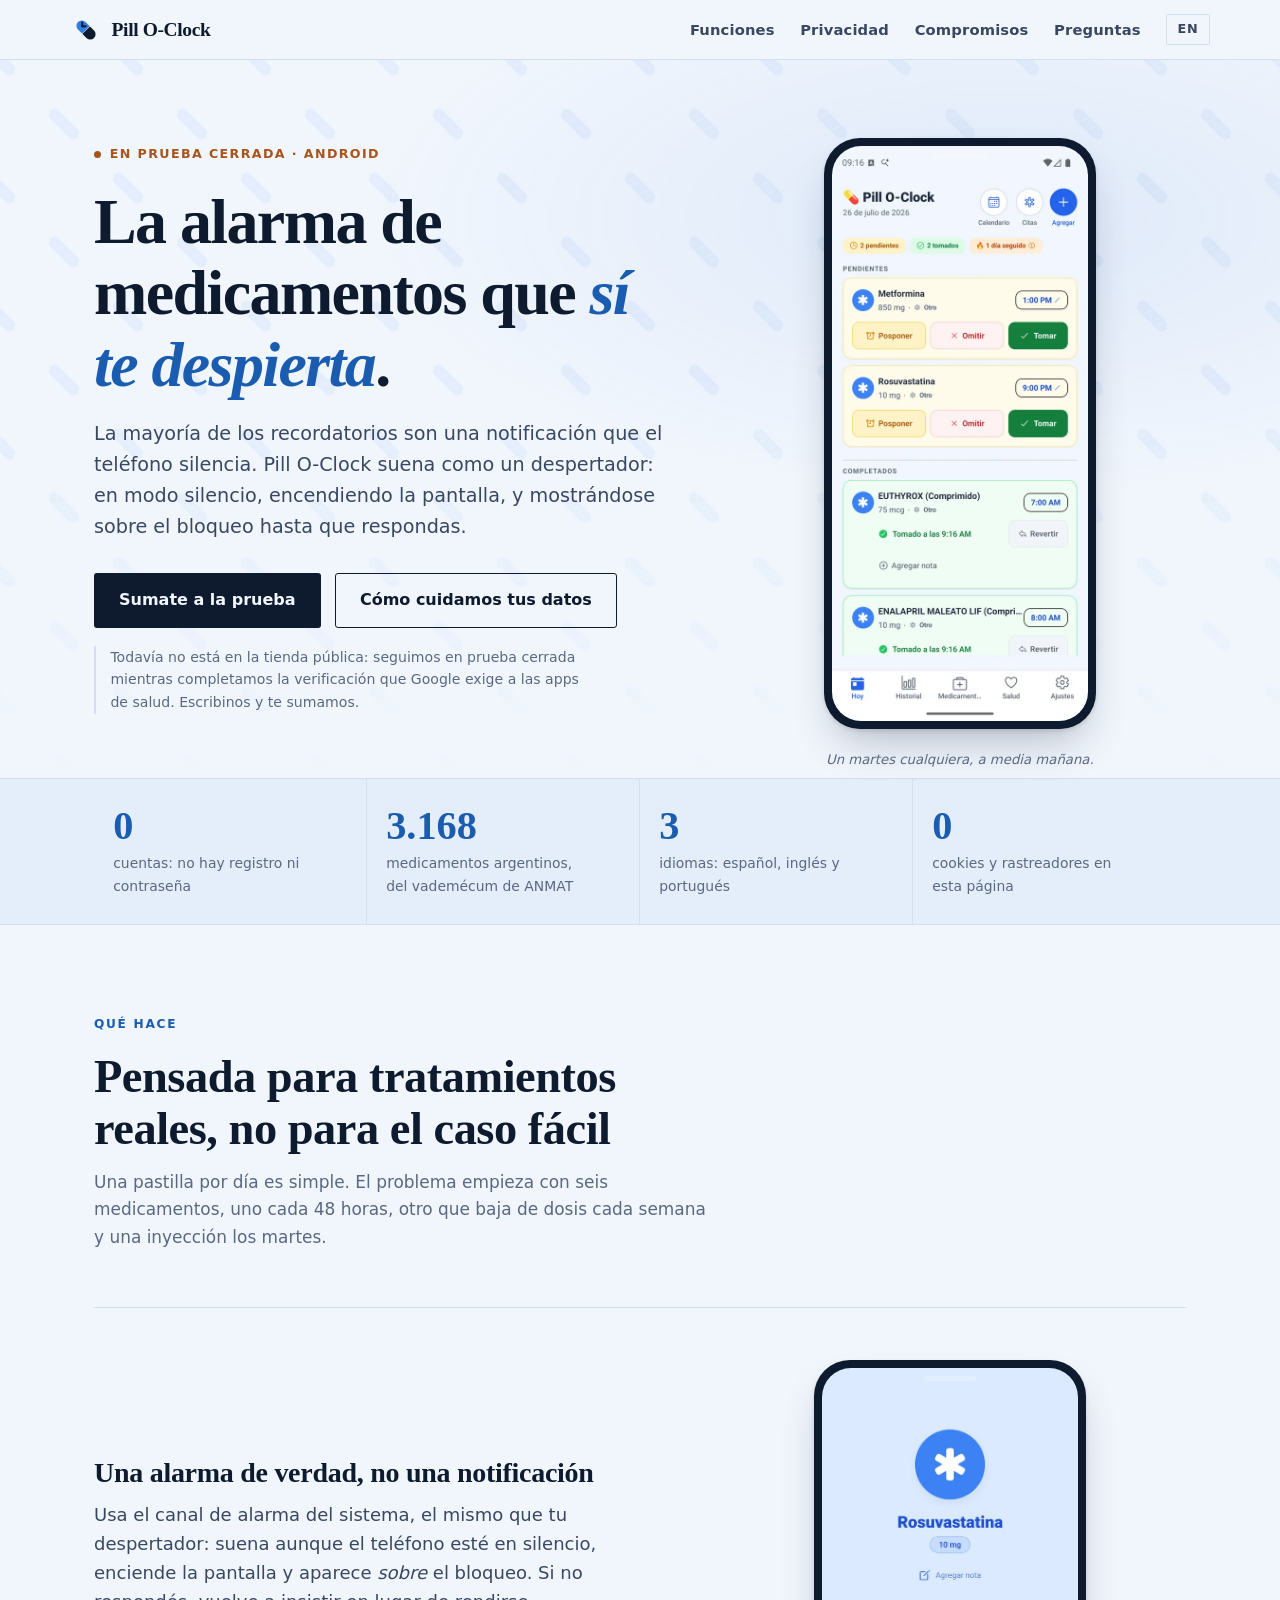
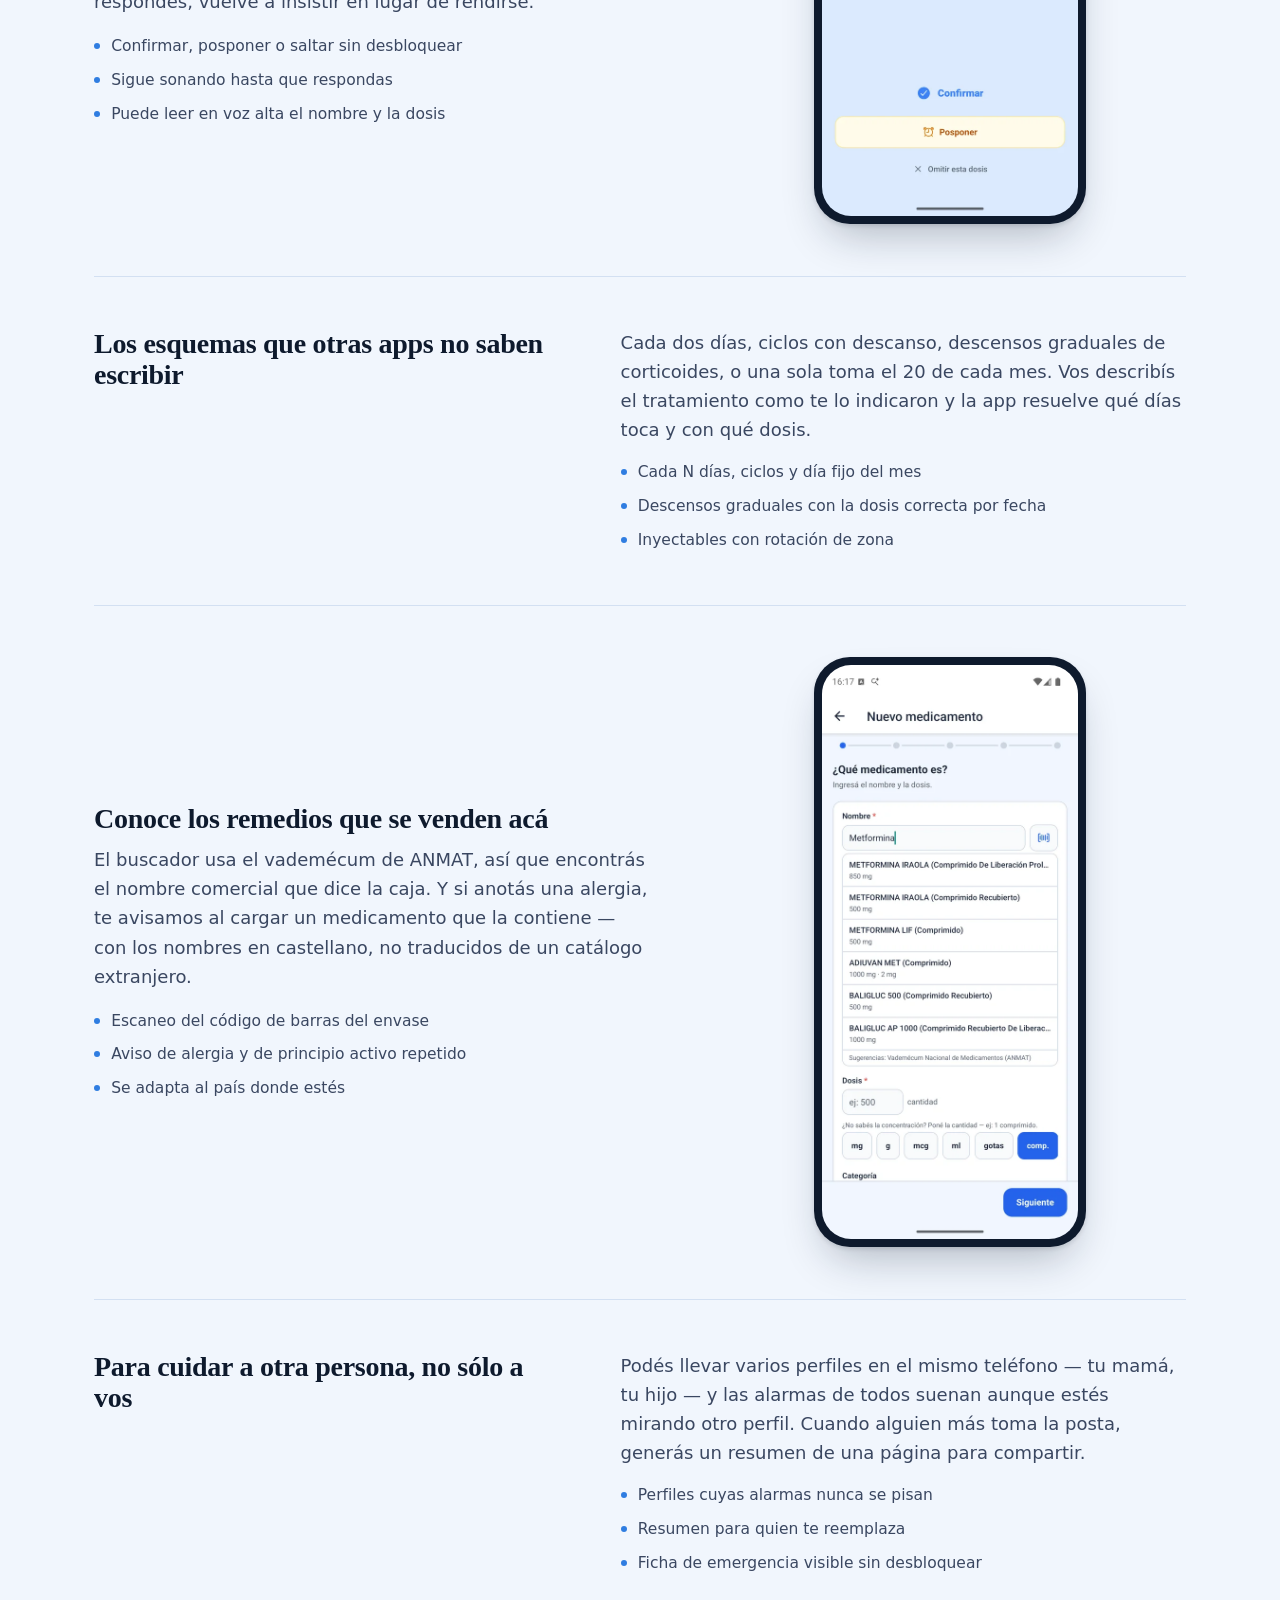
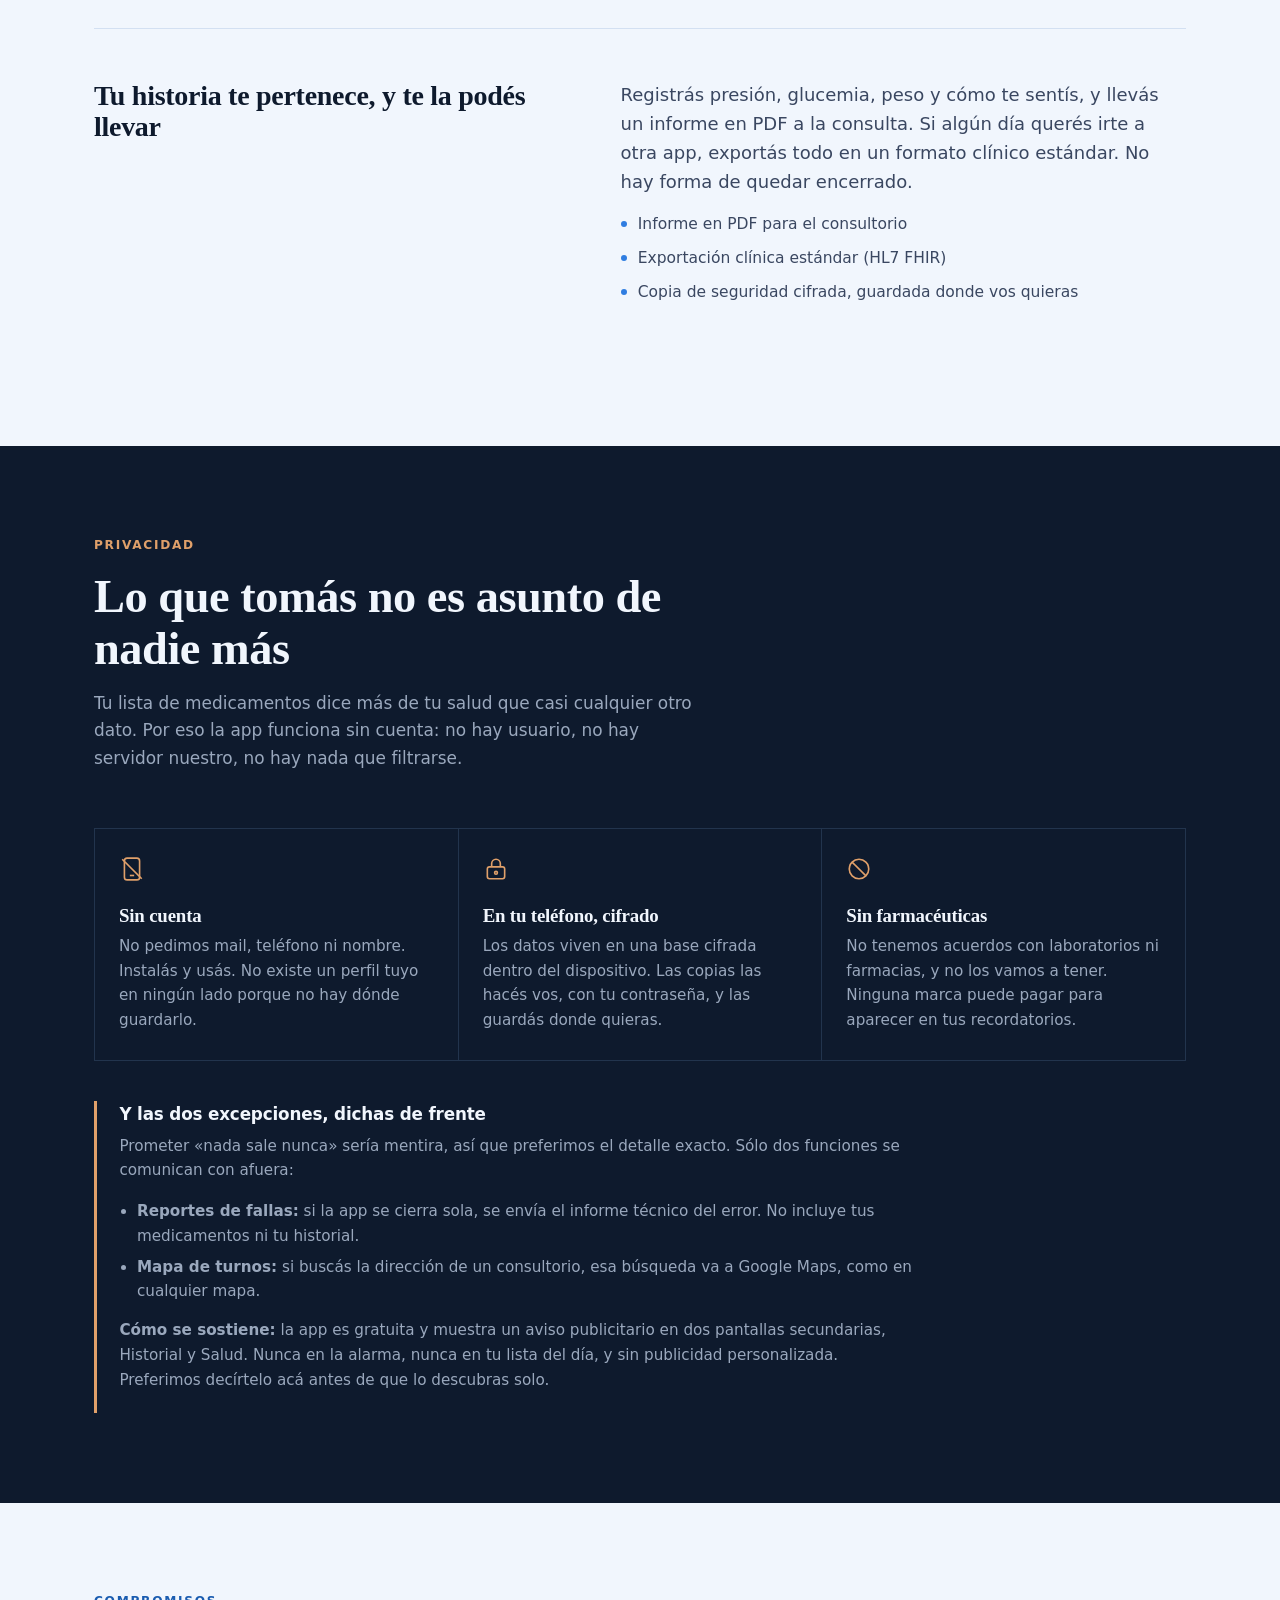
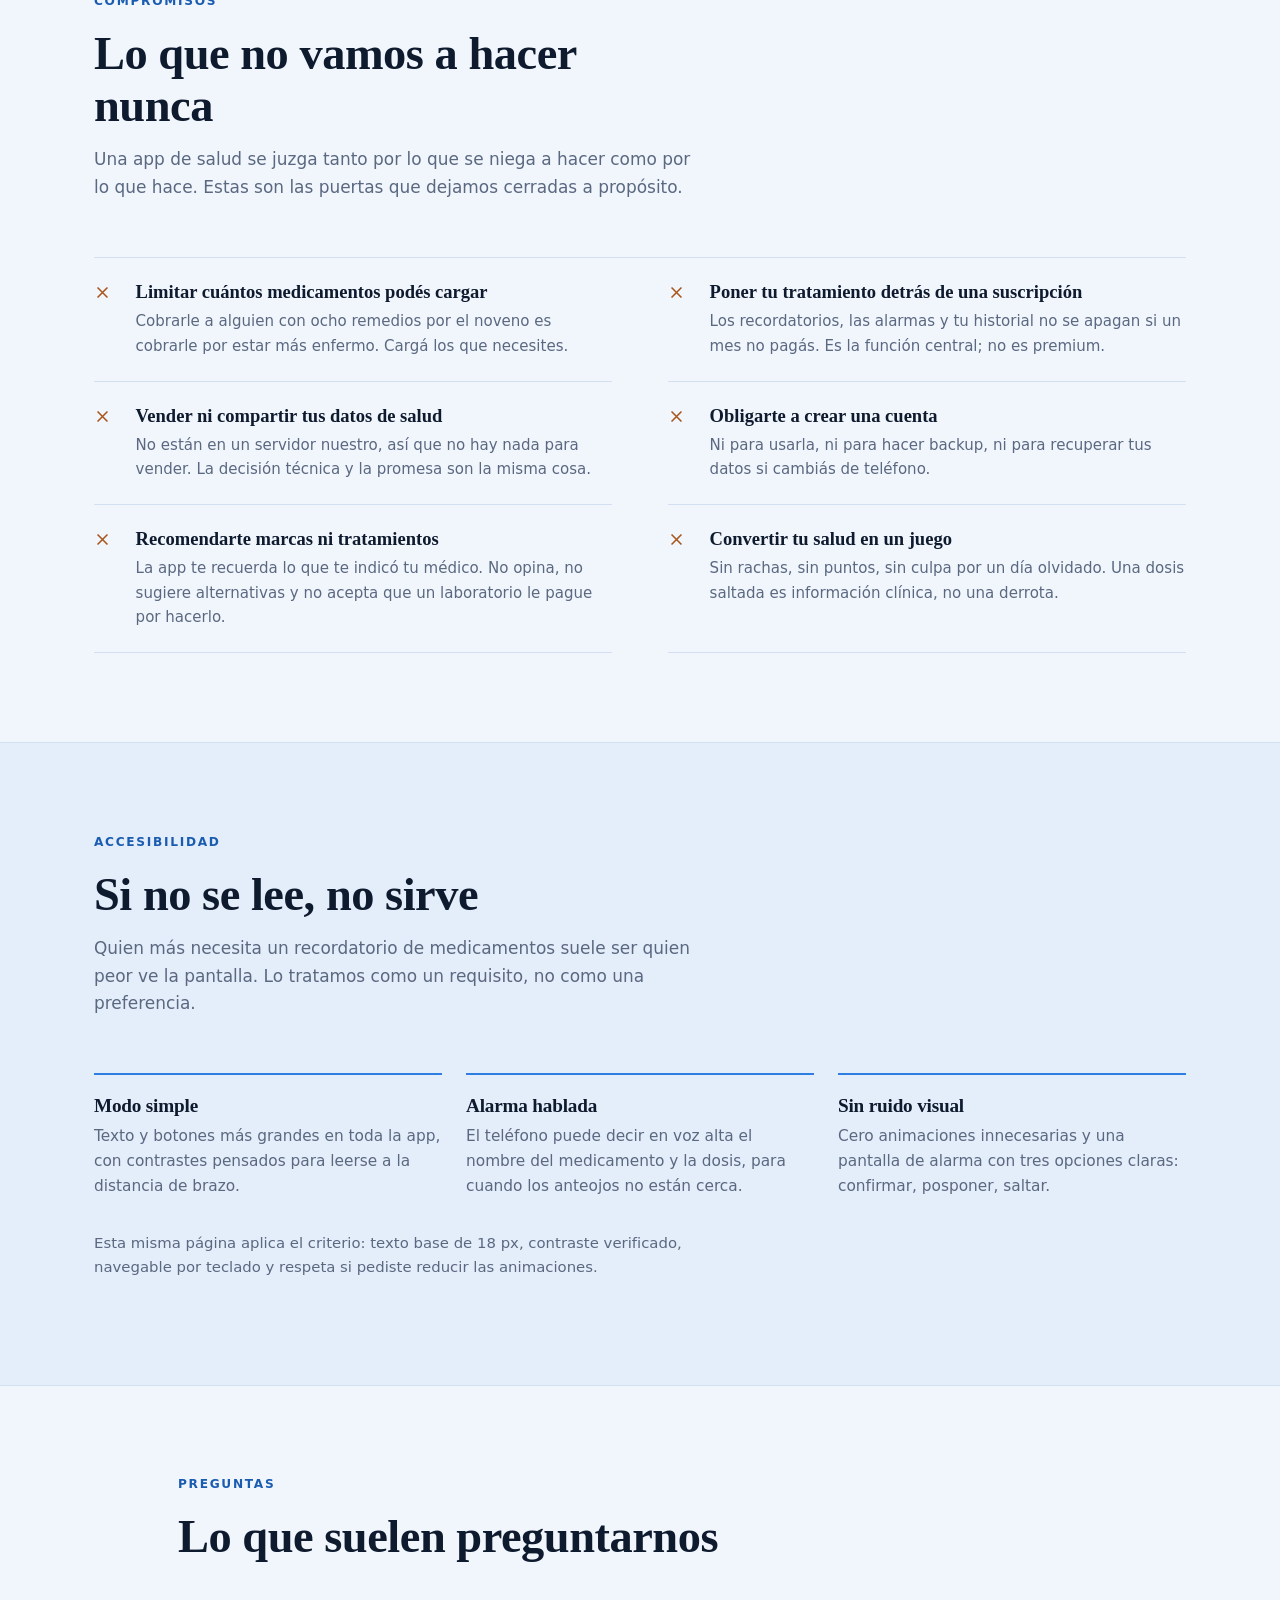
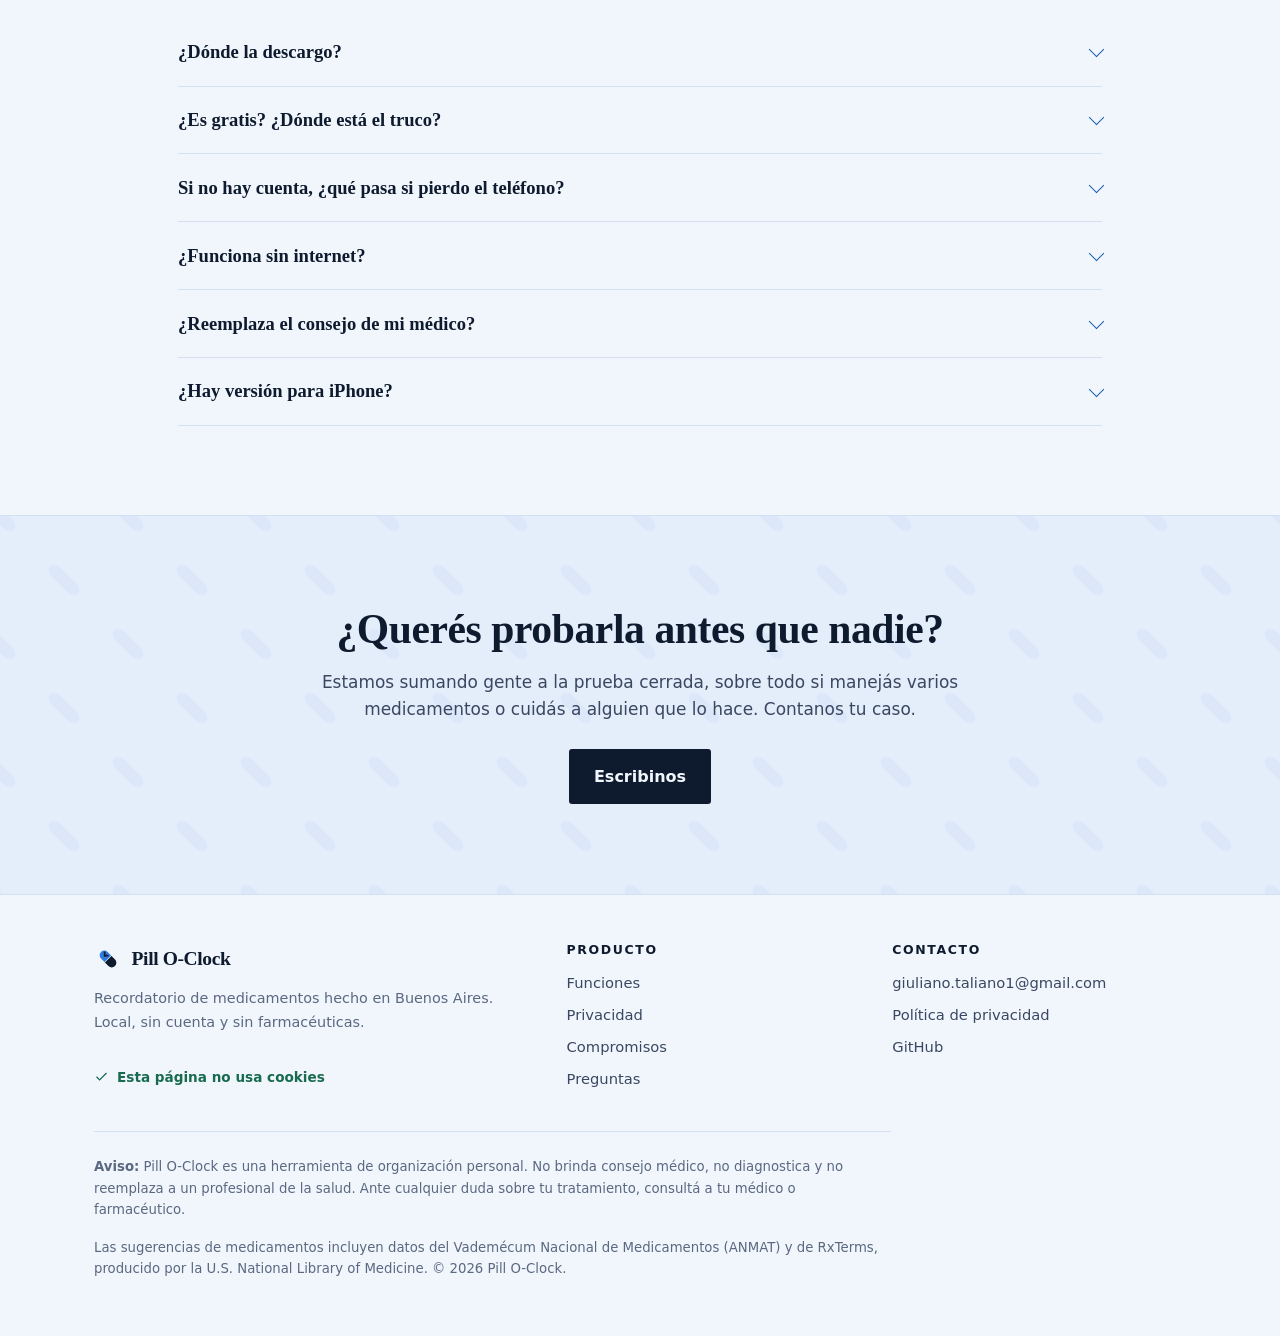
==== commit 31485c48: "feat(web): imagen para compartir y tramado de marca Dos piezas que quedaban afuera del sistema visua" ====
--- a/pill-o-clock/index.html
+++ b/pill-o-clock/index.html
@@ -17,6 +17,11 @@
 <meta property="og:title" content="Pill O-Clock — La alarma de medicamentos que sí te despierta" />
 <meta property="og:description" content="Alarma real sobre la pantalla bloqueada. Tus datos no salen del teléfono. Sin cuenta, sin farmacéuticas, sin límite de medicamentos." />
 <meta property="og:locale" content="es_AR" />
+<meta property="og:image" content="https://giulianotaliano.github.io/pill-o-clock/img/og.jpg" />
+<meta property="og:image:width" content="1200" />
+<meta property="og:image:height" content="630" />
+<meta property="og:image:alt" content="Pill O-Clock — La alarma de medicamentos que sí te despierta. Sin cuenta, sin nube, sin farmacéuticas." />
+<meta name="twitter:card" content="summary_large_image" />
 
 <script type="application/ld+json">
 { "@context":"https://schema.org","@type":"SoftwareApplication","name":"Pill O-Clock",
@@ -105,8 +110,11 @@
 
 /* ── Hero ─────────────────────────────────────────────────────────── */
 .hero{padding:clamp(2.5rem,6vw,5rem) 0 clamp(2rem,4vw,3rem);position:relative}
-.hero::before{content:"";position:absolute;inset:0 0 auto;height:100%;
-  background:radial-gradient(70% 55% at 78% 22%,rgba(47,111,208,.09),transparent 70%);pointer-events:none}
+.hero::before{content:"";position:absolute;inset:0;pointer-events:none;
+  background:url("img/pattern.svg") 0 0/128px 128px,
+             radial-gradient(70% 55% at 78% 22%,rgba(47,111,208,.09),transparent 70%);
+  /* Se desvanece hacia abajo para que el texto nunca compita con la textura. */
+  -webkit-mask-image:linear-gradient(#000 45%,transparent);mask-image:linear-gradient(#000 45%,transparent)}
 .hero-grid{position:relative;display:grid;gap:clamp(2.5rem,5vw,4rem);align-items:center;grid-template-columns:1fr}
 @media (min-width:940px){.hero-grid{grid-template-columns:1.12fr .88fr}}
 .eyebrow{display:inline-flex;align-items:center;gap:.55rem;font-size:.79rem;font-weight:700;
@@ -223,7 +231,10 @@
 details div{padding:0 0 1.3rem;max-width:44em;font-size:.99rem}
 
 /* ── Closing + footer ─────────────────────────────────────────────── */
-.close{background:var(--paper-2);border-top:1px solid var(--rule);text-align:center}
+.close{background:var(--paper-2);border-top:1px solid var(--rule);text-align:center;position:relative}
+.close::before{content:"";position:absolute;inset:0;pointer-events:none;
+  background:url("img/pattern.svg") 0 0/128px 128px;opacity:.65}
+.close .wrap{position:relative}
 .close .wrap{max-width:40em}
 .close h2{font-size:clamp(1.8rem,1.3rem + 2vw,2.6rem);margin-bottom:1rem}
 footer{border-top:1px solid var(--rule);padding:3rem 0 2.5rem;font-size:.92rem;color:var(--muted)}
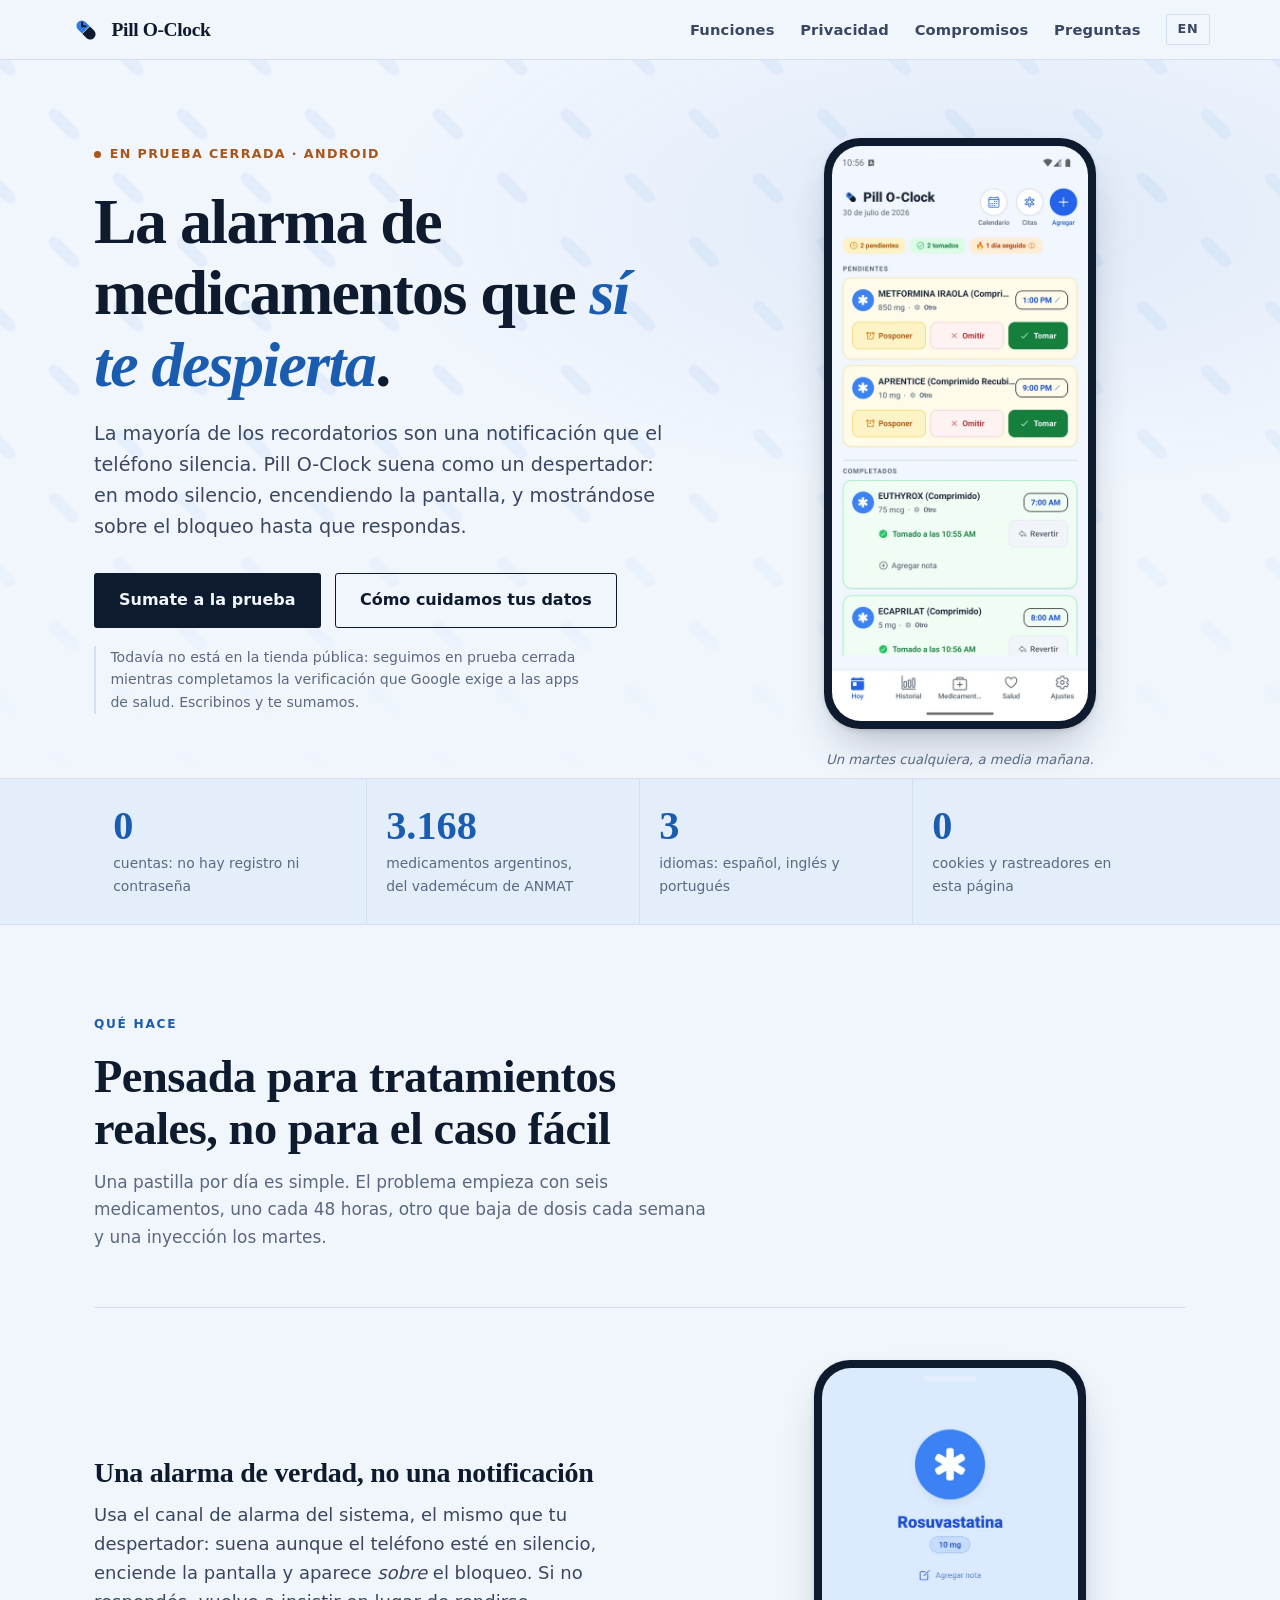
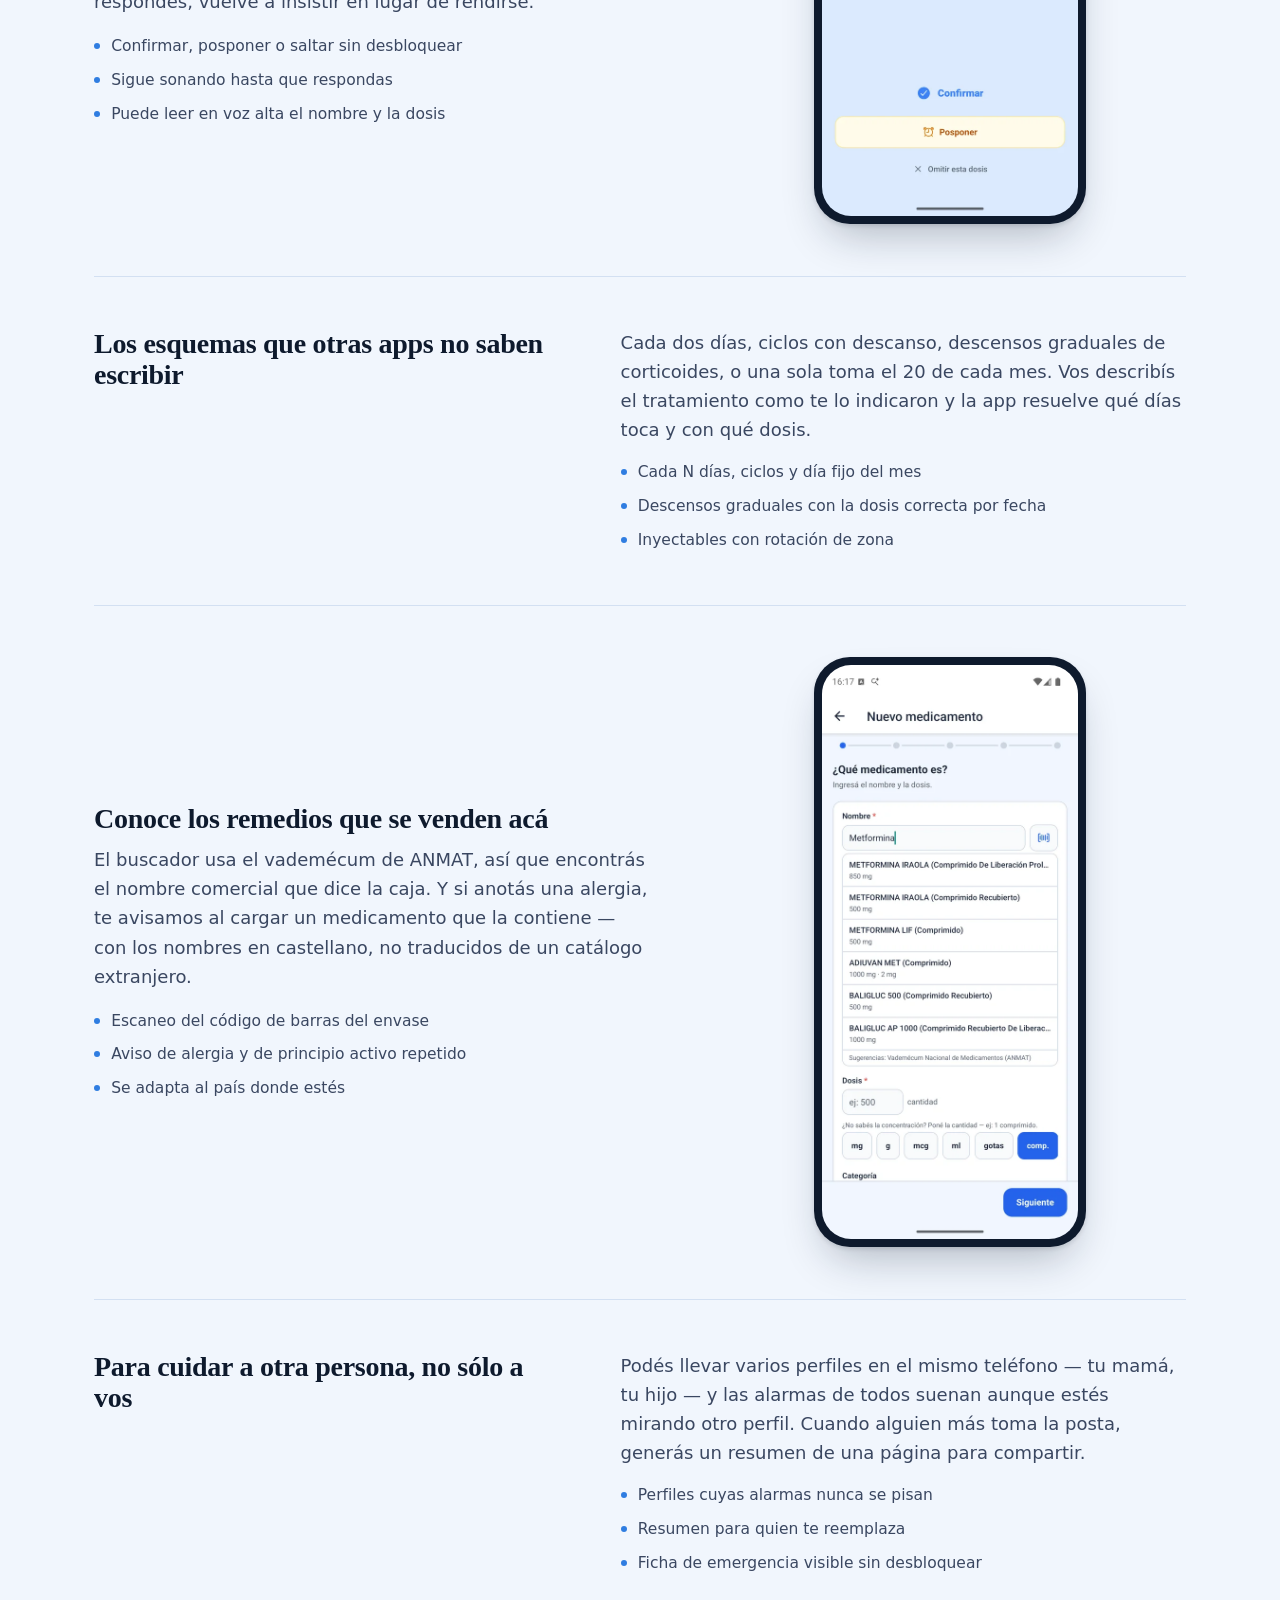
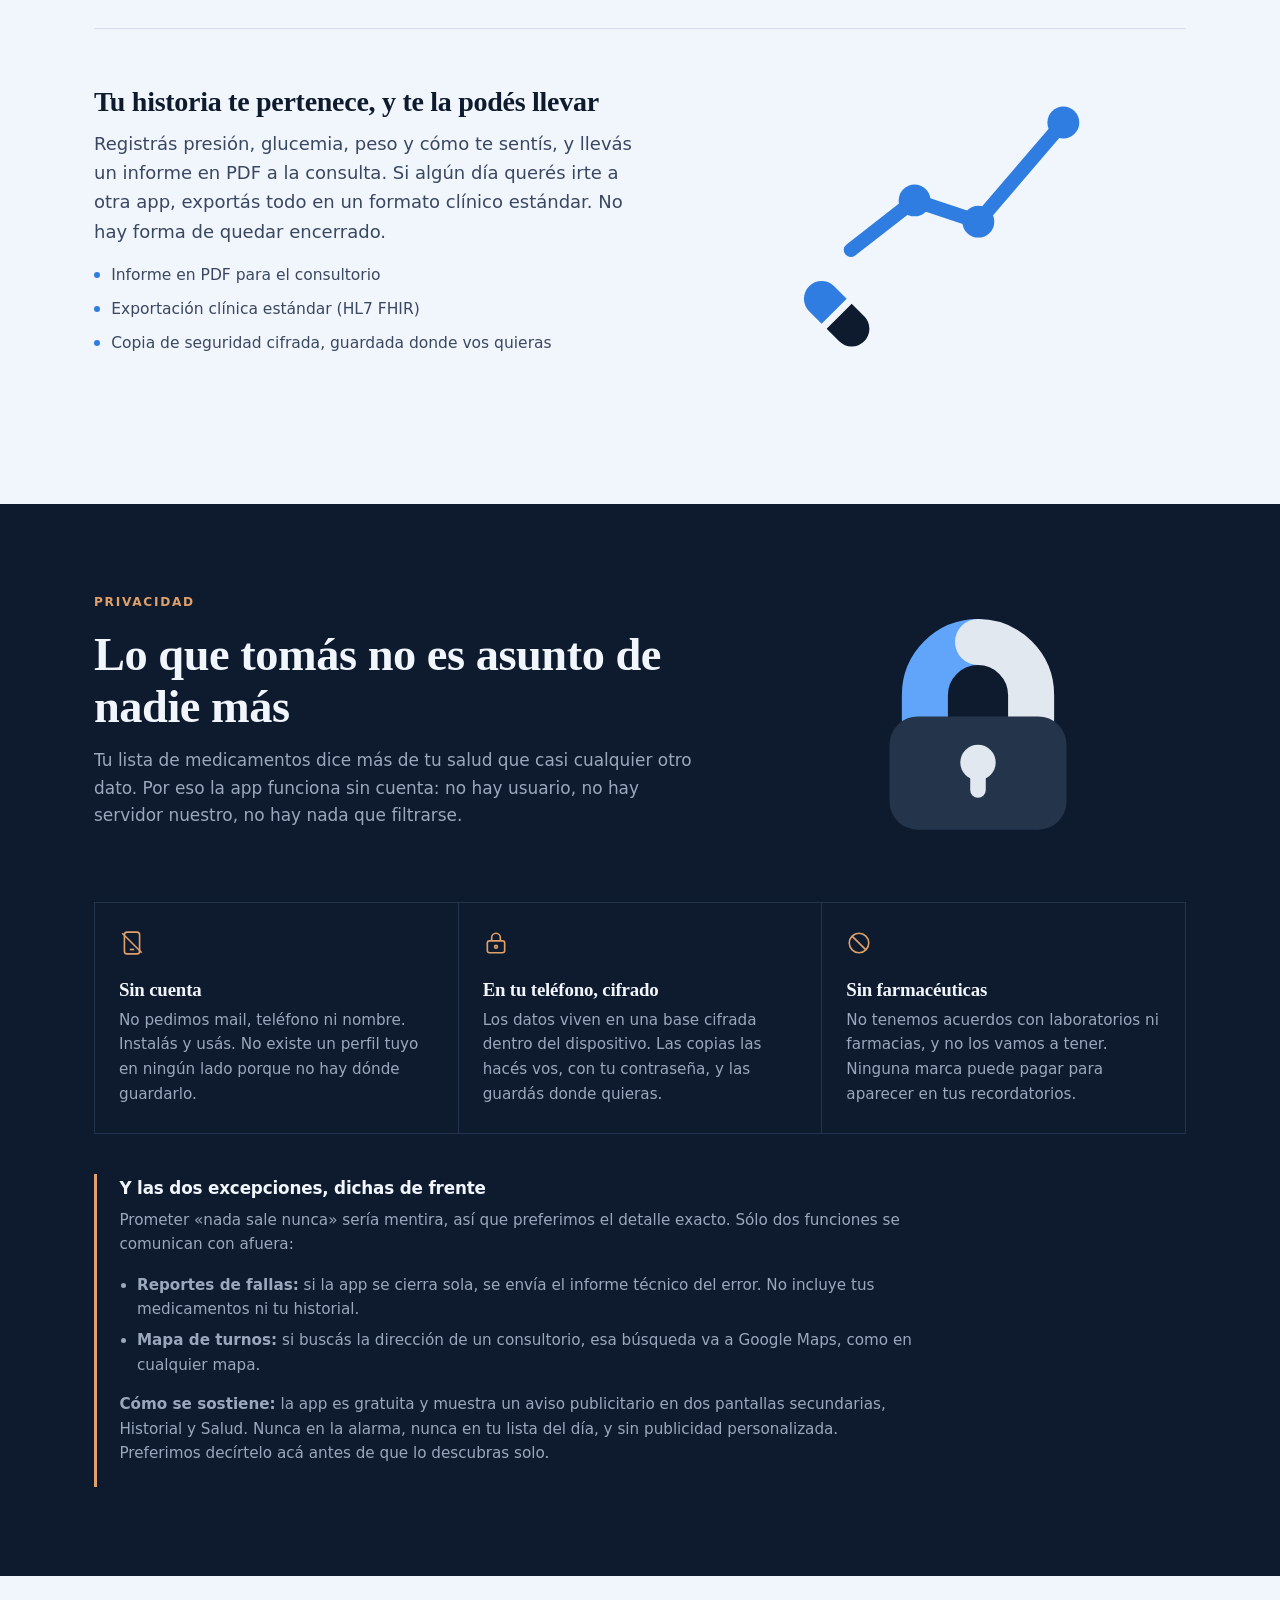
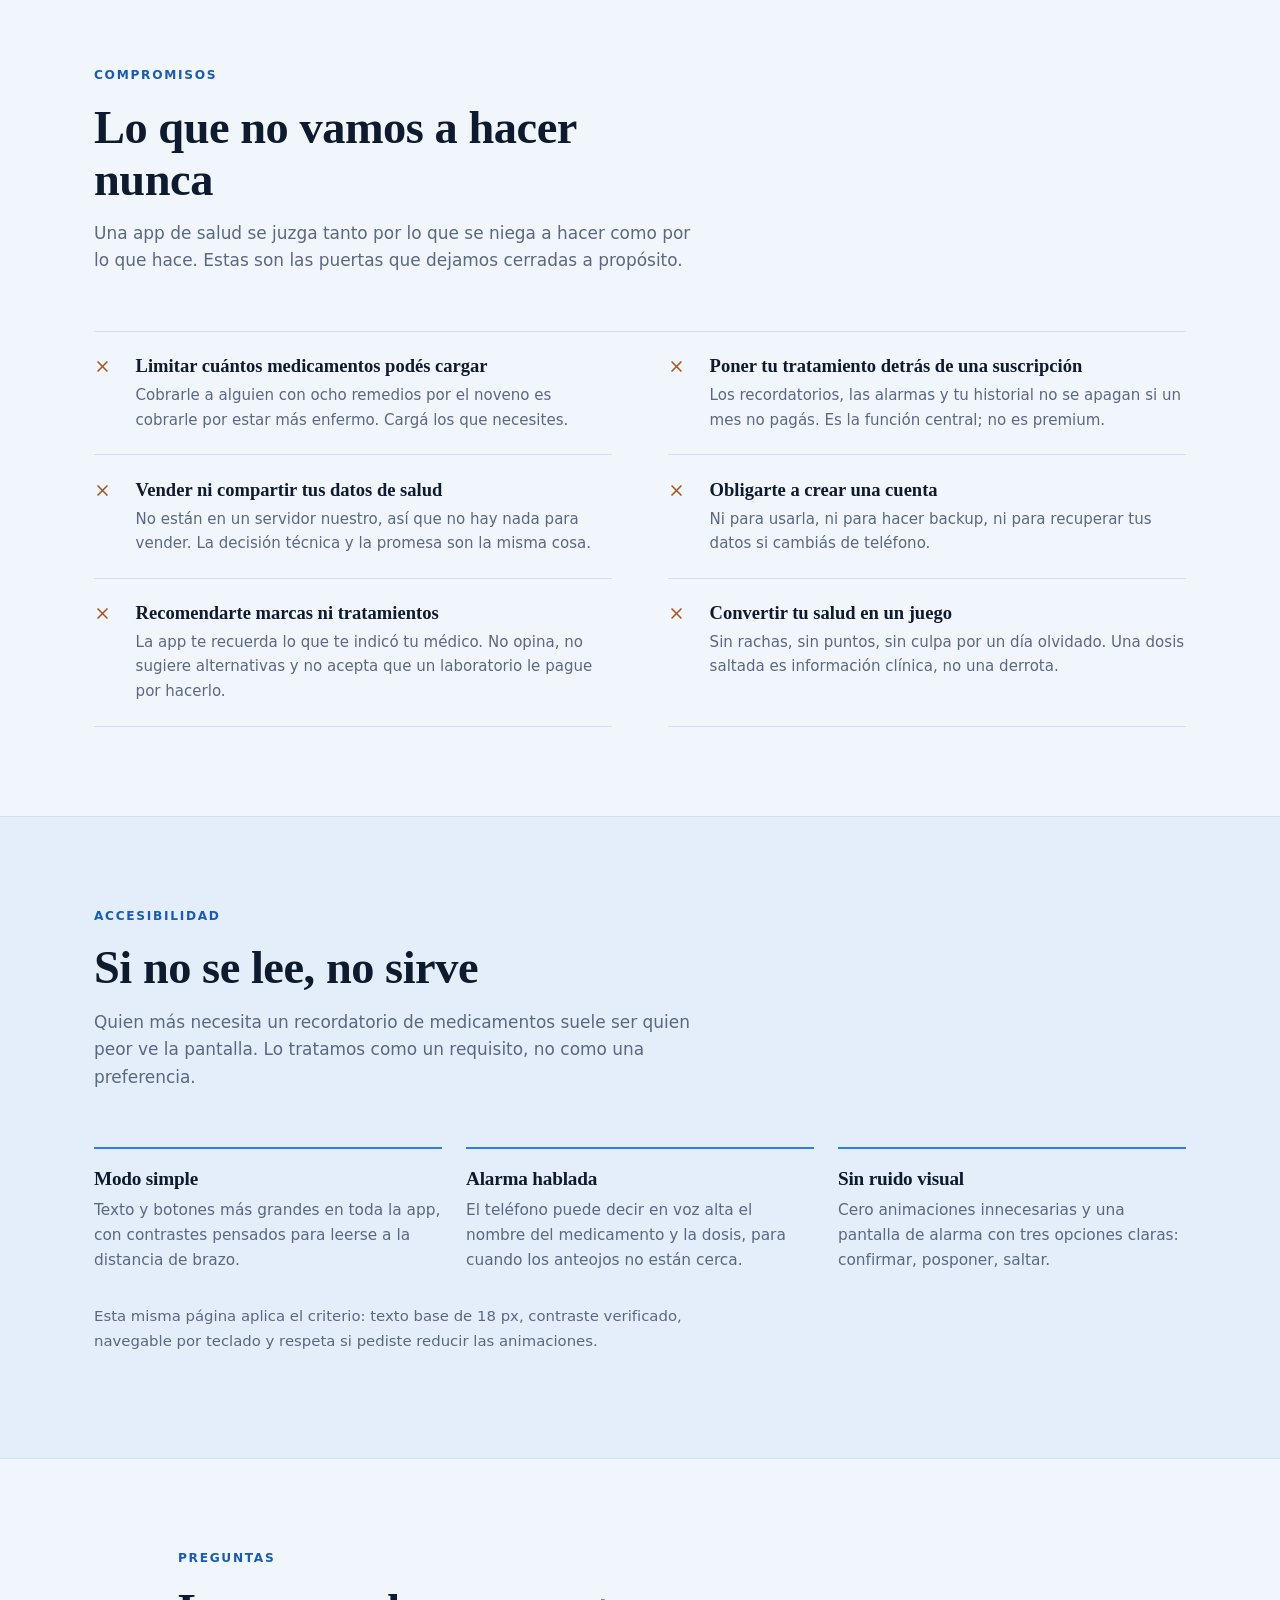
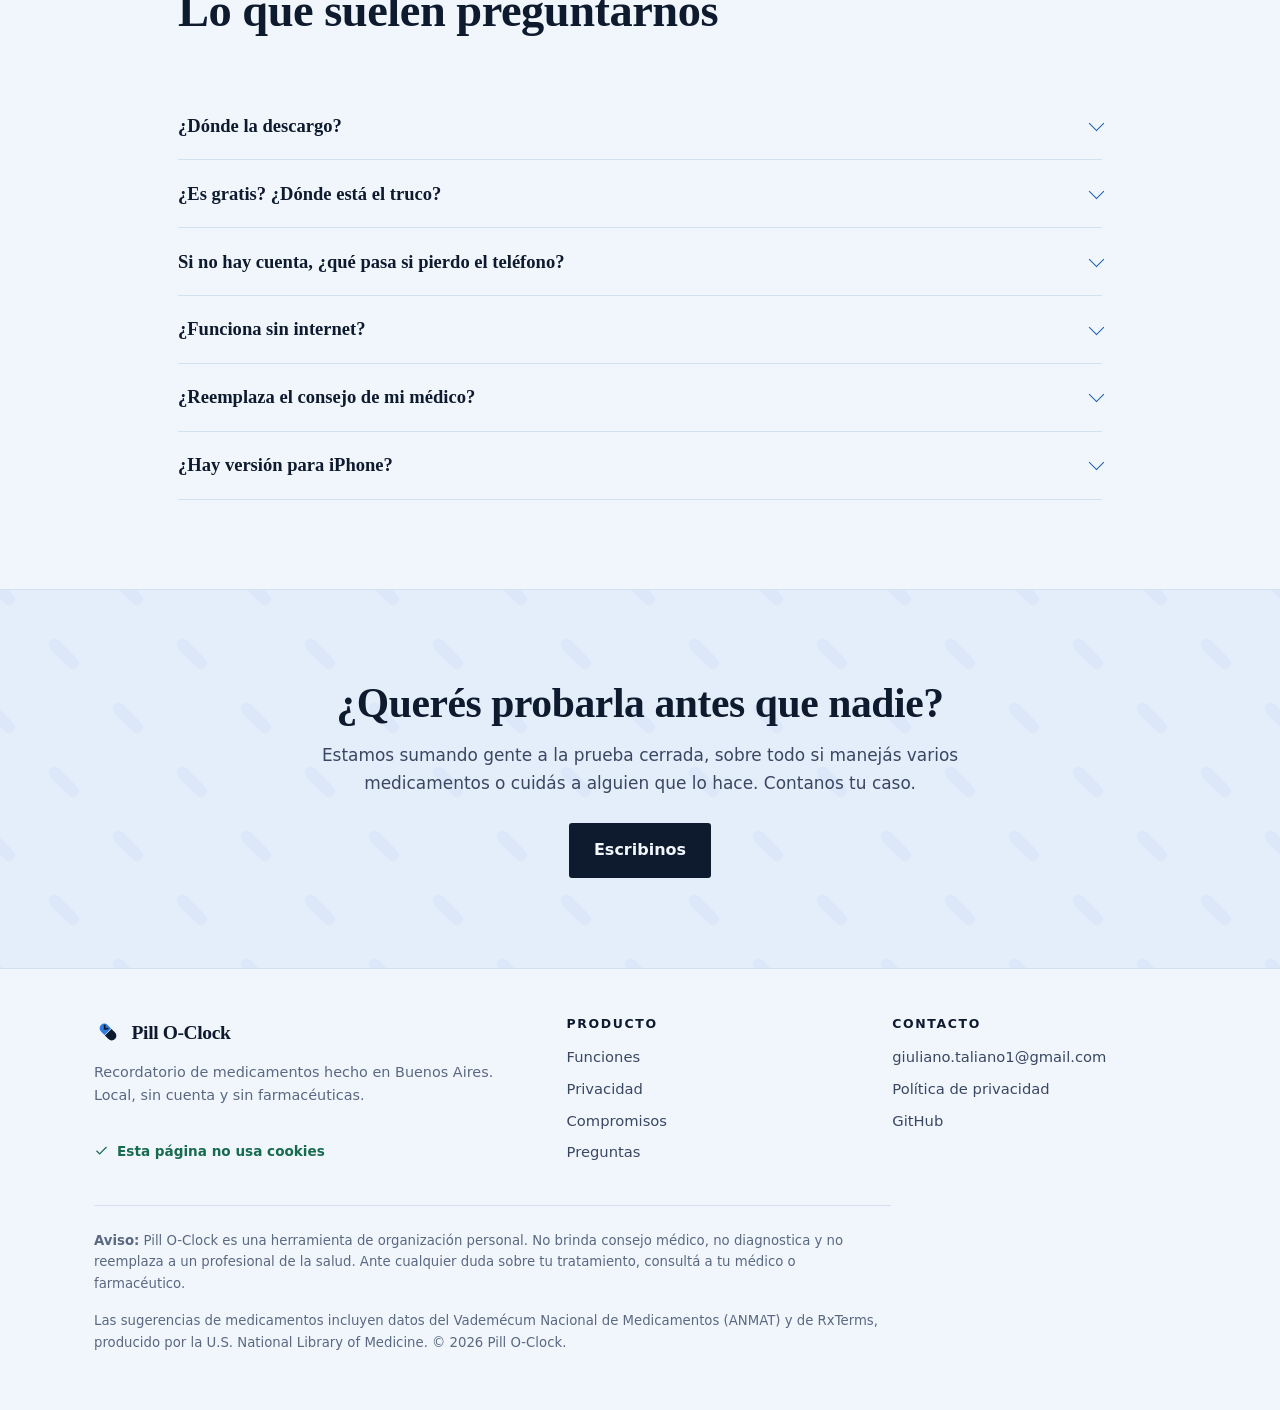
==== commit 2da21496: "feat(web): dos ilustraciones propias en la landing Las nueve escenas vivian solo en la app. Se lleva" ====
--- a/pill-o-clock/index.html
+++ b/pill-o-clock/index.html
@@ -187,6 +187,26 @@
 .pts li::before{content:"";width:6px;height:6px;flex:none;background:var(--blue);
   border-radius:50%;transform:translateY(-2px)}
 
+
+/* ── Illustrations ────────────────────────────────────────────────────
+   Las mismas escenas que la app (components/Illustration.tsx), inlineadas
+   con los colores fijos de cada fondo. Aca no hace falta que sean temables:
+   la pagina es light-only, salvo el bloque de privacidad que es tinta
+   invertida y por eso lleva su propia paleta. */
+/* Mas chica en telefono: a 340px sobre 390 de ancho la ilustracion
+   dominaba la seccion en vez de acompanar al texto. */
+.ill{width:100%;height:auto;max-width:230px;display:block;margin-inline:auto}
+@media (min-width:900px){.ill{max-width:340px}}
+.dark .head{max-width:none}
+@media (min-width:900px){
+  .dark .head{display:grid;grid-template-columns:minmax(0,34em) minmax(0,1fr);
+    column-gap:clamp(2.5rem,5vw,4.5rem);align-items:center}
+  .dark .head .tag,.dark .head h2,.dark .head p{grid-column:1}
+  .dark .head .ill-wrap{grid-column:2;grid-row:1/span 3}
+}
+.ill-wrap{margin-top:2rem}
+@media (min-width:900px){.ill-wrap{margin-top:0}}
+
 /* ── Privacy: inverted block for contrast against all the paper ───── */
 .dark{background:var(--ink);color:#c3cede}
 .dark h2,.dark h3{color:var(--paper)}
@@ -384,7 +404,7 @@
       </div>
     </div>
 
-    <div class="feat">
+    <div class="feat with-art">
       <div>
         <h3 data-i="f5h">Tu historia te pertenece, y te la podés llevar</h3>
         <p data-i="f5p">Registrás presión, glucemia, peso y cómo te sentís, y llevás un informe en PDF a la
@@ -396,6 +416,25 @@
           <li data-i="f5c">Copia de seguridad cifrada, guardada donde vos quieras</li>
         </ul>
       </div>
+      <div class="ill-wrap">
+        <svg class="ill" viewBox="12 14 96 80" role="img"
+             aria-label="Una línea ascendente de mediciones, con una cápsula apoyada aparte.">
+          <!-- La cápsula va separada del arranque de la línea: pegada, el trazo
+               con punta redonda se fundía con ella y el conjunto leía como un pin. -->
+          <polyline points="32,62 50,48 68,54 92,26" fill="none" stroke="#2f7de1" stroke-width="4"
+                    stroke-linecap="round" stroke-linejoin="round"/>
+          <g fill="#2f7de1">
+            <circle cx="50" cy="48" r="4.5"/><circle cx="68" cy="54" r="4.5"/><circle cx="92" cy="26" r="4.5"/>
+          </g>
+          <defs><clipPath id="illcap">
+            <rect x="17" y="75" width="22" height="10" rx="5" transform="rotate(45 28 80)"/>
+          </clipPath></defs>
+          <g clip-path="url(#illcap)">
+            <rect x="14" y="70" width="13" height="20" fill="#2f7de1" transform="rotate(45 28 80)"/>
+            <rect x="29" y="70" width="14" height="20" fill="#0e1a2d" transform="rotate(45 28 80)"/>
+          </g>
+        </svg>
+      </div>
     </div>
   </div>
 </section>
@@ -408,6 +447,18 @@
       <h2 data-i="p0h">Lo que tomás no es asunto de nadie más</h2>
       <p data-i="p0p">Tu lista de medicamentos dice más de tu salud que casi cualquier otro dato. Por eso la
         app funciona sin cuenta: no hay usuario, no hay servidor nuestro, no hay nada que filtrarse.</p>
+      <div class="ill-wrap">
+        <svg class="ill" viewBox="12 16 96 70" role="img"
+             aria-label="Un candado cuyo arco es una cápsula de medicamento.">
+          <g fill="none" stroke-width="13" stroke-linecap="round">
+            <path d="M45 52 v-8 a15 15 0 0 1 15-15" stroke="#60a5fa"/>
+            <path d="M60 29 a15 15 0 0 1 15 15 v8" stroke="#e2e8f0"/>
+          </g>
+          <rect x="35" y="50" width="50" height="32" rx="8" fill="#24344a"/>
+          <circle cx="60" cy="63" r="5" fill="#e2e8f0"/>
+          <rect x="57.8" y="63" width="4.4" height="10" rx="2.2" fill="#e2e8f0"/>
+        </svg>
+      </div>
     </div>
     <div class="pgrid">
       <div class="pcell">
